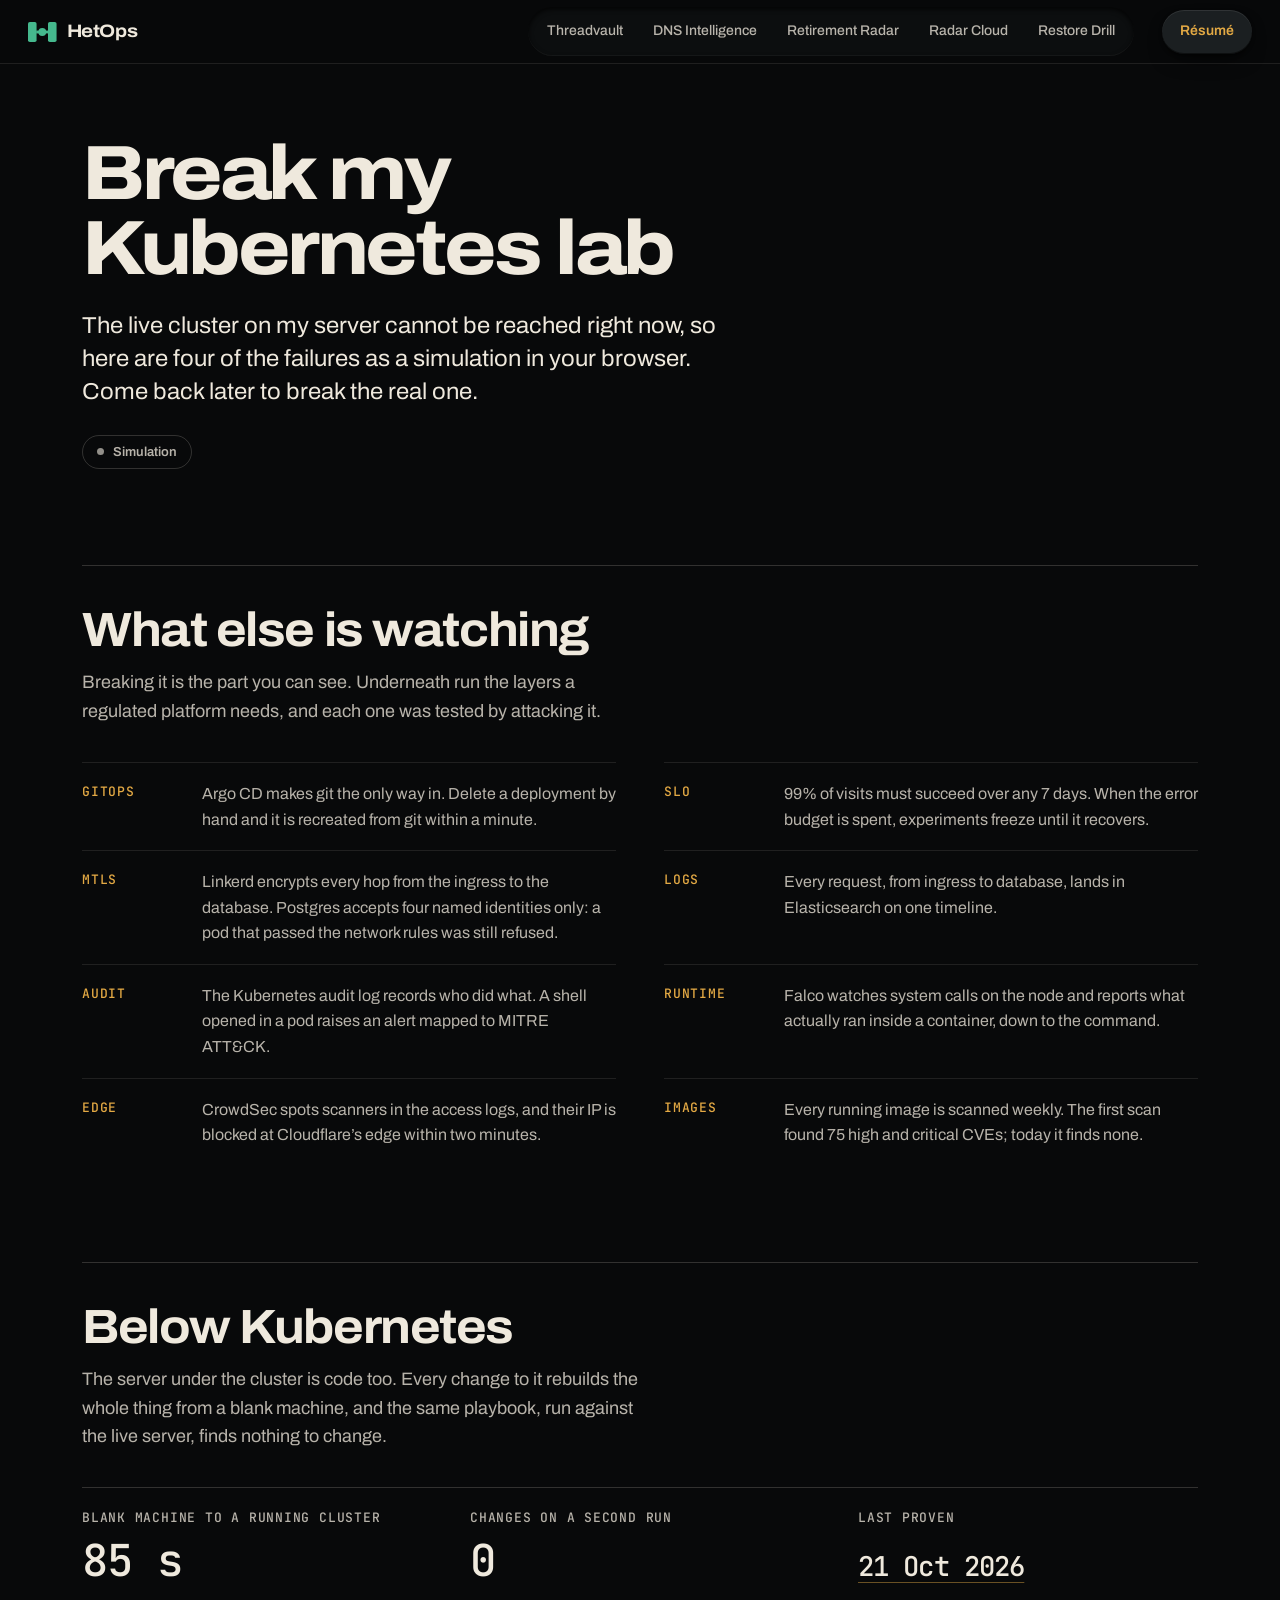
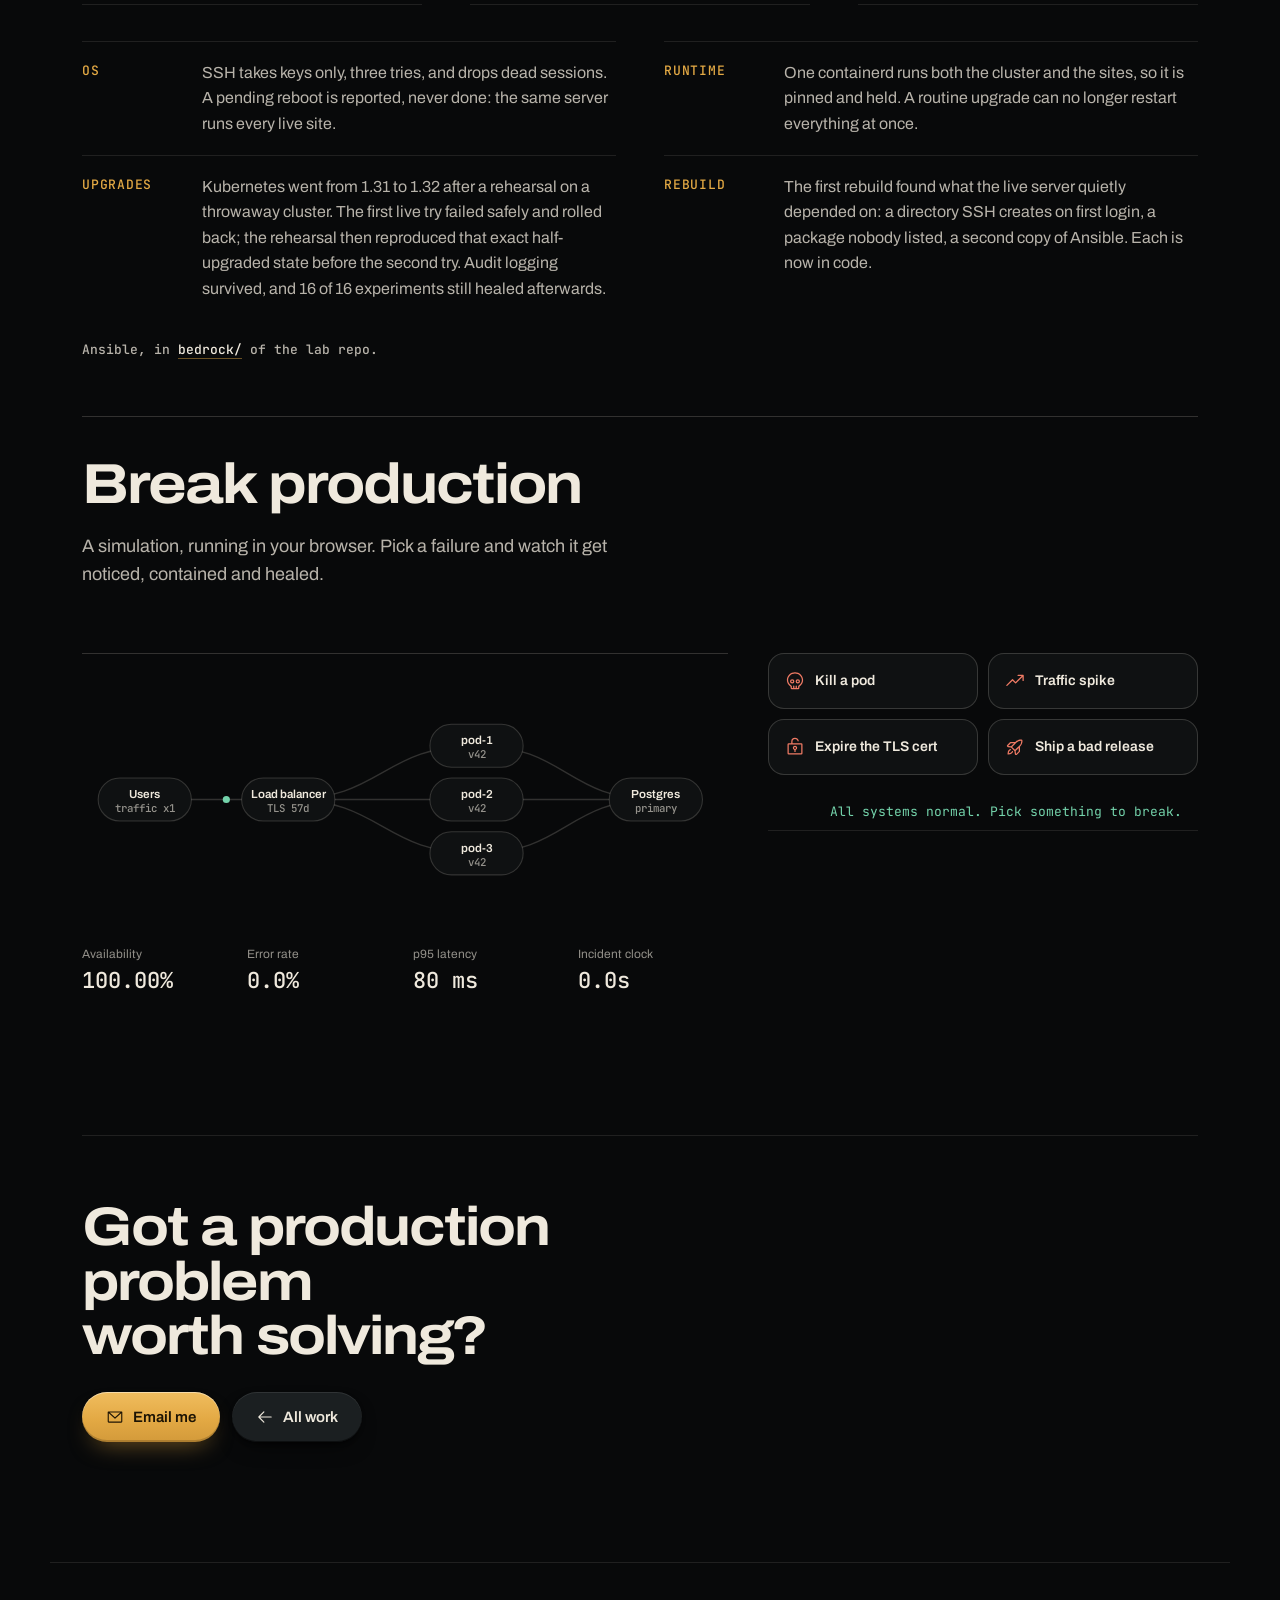
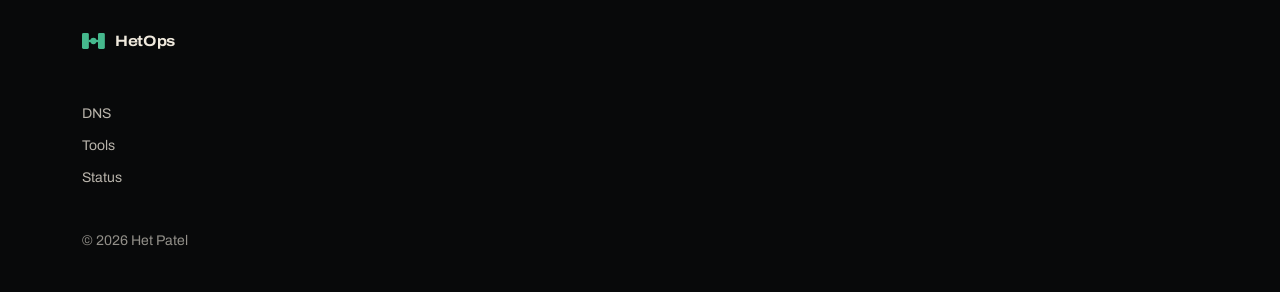
==== lab/index.html @ 5ff79564 "feat: experience rail, contact close, phone dock, tactile controls Experience becomes role plates on" ====
<!doctype html>
<html lang="en">
<head>
  <meta charset="utf-8">
  <meta name="viewport" content="width=device-width, initial-scale=1">
  <title>Break my Kubernetes lab · Het Patel</title>
  <meta name="description" content="A real Kubernetes cluster you can break. Pick a failure and watch Kubernetes and Argo CD heal it, live.">
  <link rel="canonical" href="https://hetops.dev/lab/">
  <meta name="theme-color" content="#08090a">
  <link rel="icon" href="/favicon.ico" sizes="48x48">
  <link rel="icon" href="/favicon.svg" type="image/svg+xml">
  <meta property="og:type" content="website">
  <meta property="og:url" content="https://hetops.dev/lab/">
  <meta property="og:title" content="Break my Kubernetes lab · Het Patel">
  <meta property="og:description" content="A real Kubernetes cluster you can break. Pick a failure and watch Kubernetes and Argo CD heal it, live.">
  <meta property="og:image" content="https://hetops.dev/assets/og/og.png">
  <meta property="og:image:width" content="1200">
  <meta property="og:image:height" content="630">
  <meta name="twitter:image" content="https://hetops.dev/assets/og/og.png">
  <meta name="twitter:card" content="summary_large_image">
  <link rel="preload" href="/assets/fonts/Archivo.woff2" as="font" type="font/woff2" crossorigin>
  <link rel="stylesheet" href="/styles.css">
  <script defer src="https://analytics.hetops.dev/script.js" data-website-id="3b6004b2-abef-471c-a807-fdacd7981321" data-domains="hetops.dev"></script>
</head>
<body class="cs">
  <a class="skip" href="#main">Skip to content</a>
  <header class="nav scrolled">
    <a class="brand" href="/" aria-label="HetOps home"><svg class="brand-mark" aria-hidden="true" viewBox="10 22 80 56"><rect x="10" y="22" width="24" height="56" rx="5"/><rect x="66" y="22" width="24" height="56" rx="5"/><rect x="33" y="46" width="34" height="8"/><circle cx="50" cy="50" r="11"/></svg><span>HetOps</span></a>
    <nav class="nav-links" aria-label="Case studies">
      <a href="/work/threadvault/">Threadvault</a>
      <a href="/work/dns-intelligence/">DNS Intelligence</a>
      <a href="/work/retirement-radar/">Retirement Radar</a>
      <a href="/work/radar-cloud/">Radar Cloud</a>
      <a href="/work/restore-drill/">Restore Drill</a>
    </nav>
    <div class="nav-actions">
      <a class="nav-cv" href="/Het_Patel_Resume.pdf" target="_blank" rel="noopener" data-umami-event="resume-download" data-umami-event-from="lab">Résumé</a>
    </div>
  </header>
  <main id="main" class="lab-main wrap">
    <section class="lab-hero">
      <h1>Break my Kubernetes lab</h1>
      <p class="lab-lede">A real cluster on my server, not a simulation. Pick a failure below and watch Kubernetes and Argo CD put it back. Every request you see is real.</p>
      <p id="lab-mode" class="lab-mode" data-state="wait" aria-live="polite">Connecting…</p>
    </section>

    <section id="lab-live" class="lab-live" hidden aria-label="The live cluster">
      <div class="lab-stage">
        <svg id="lab-scene" class="lab-scene" viewBox="0 0 720 720" role="img" aria-label="Live cluster: the web, api and data tiers as rings, pods as nodes, each visit as a dot moving through them">
          <defs></defs>
          <g class="lab-iris" aria-hidden="true"></g>
          <g class="lab-rings"></g>
          <g class="lab-argo">
            <circle class="lab-argo-ticks" cx="360" cy="360" r="312" aria-hidden="true"/>
            <circle class="lab-arc lab-synced" cx="360" cy="360" r="300"/>
            <path class="lab-callout" d="M576 576 L606 606" aria-hidden="true"/>
            <text class="lab-argo-label" x="612" y="626">Argo CD</text>
          </g>
          <g class="lab-trails" aria-hidden="true"></g>
          <g class="lab-pods"></g>
          <g class="lab-dots" aria-hidden="true"></g>
          <circle class="lab-pupil" cx="360" cy="360" r="46"/>
          <text class="lab-pupil-label" x="360" y="424" text-anchor="middle">ingress</text>
        </svg>
        <p id="lab-stage-clock" class="lab-stage-clock" aria-hidden="true" hidden></p>
        <p id="lab-argo-state" class="lab-argo-state">Argo CD: Synced · Healthy</p>
        <p id="lab-probe-line" class="lab-probe-line">Waiting for the first visits…</p>
      </div>

      <div class="lab-side">
        <div id="lab-clock" class="lab-clock">
          <p id="lab-wait" class="lab-wait" role="status" hidden></p>
          <p class="lab-clock-title">Nothing is broken right now.</p>
          <p id="lab-timer" class="lab-timer" role="timer">0.0 s</p>
          <p class="lab-clock-meta"><span id="lab-target" class="lab-target" hidden>target 30 s</span> <span id="lab-verdict" class="lab-verdict" hidden></span></p>
        </div>

        <div id="lab-budget" class="lab-budget" data-state="none">
          <h2>Error budget <button type="button" class="lab-budget-why" aria-label="What is the error budget?" aria-expanded="false" aria-controls="lab-budget-help" title="What is this?">?</button></h2>
          <p id="lab-budget-help" class="lab-budget-help" hidden>The lab promises that 99% of visits are good over any 7 days. The other 1% is the error budget: about 100 minutes of failed visits a week. Every experiment spends some of it. 1× burn spends it in exactly 7 days. If it runs out, experiments freeze until it recovers.</p>
          <div class="lab-meter" role="meter" aria-label="Error budget left this week" aria-valuemin="0" aria-valuemax="100" aria-valuenow="0"><span class="lab-meter-fill"></span></div>
          <p class="lab-budget-label">Budget unavailable right now</p>
          <p class="lab-budget-sli"></p>
          <p class="lab-budget-burn"></p>
        </div>

        <div id="lab-actions" class="lab-actions">
          <h2>Break something</h2>
          <div class="lab-groups"></div>
          <div id="lab-check" class="lab-check" data-sitekey="0x4AAAAAAFRUJZqfaS7BIKfL"></div>
          <p id="lab-say" class="lab-say" aria-live="polite"></p>
        </div>

        <div id="lab-story" class="lab-story">
          <h2>What just happened</h2>
          <p class="lab-explain">Pick a failure. This is where you will read what the cluster did about it.</p>
          <details class="lab-kubectl" hidden>
            <summary>The kubectl an engineer would run</summary>
            <code></code>
          </details>
          <ol id="lab-feed" class="lab-feed" aria-live="polite" aria-label="Cluster events, newest first"></ol>
        </div>

        <div id="lab-timeline" class="lab-timeline">
          <h2>What changed</h2>
          <p class="lab-explain">Every change and alert in the lab over the last 2 hours, from the <a href="https://github.com/Het101/hetops-k8s-lab/blob/main/docs/superpowers/specs/2026-10-20-change-timeline-design.md" target="_blank" rel="noopener">Change Timeline</a>.</p>
          <div class="lab-tl-filters" role="group" aria-label="Show">
            <button type="button" data-filter="all" aria-pressed="true">All</button>
            <button type="button" data-filter="changes" aria-pressed="false">Changes</button>
            <button type="button" data-filter="alerts" aria-pressed="false">Alerts</button>
          </div>
          <div class="lab-tl-pin" role="status" hidden>
            <p><b>Alert firing:</b> <span class="lab-tl-pin-text"></span></p>
            <p class="lab-tl-pin-k">Changes just before this alert (a ranking, not a diagnosis)</p>
            <ol class="lab-tl-causes"></ol>
            <p class="lab-tl-nocause" hidden>No changes in the 30 minutes before it.</p>
          </div>
          <ol class="lab-tl-list" aria-label="Changes, newest first"></ol>
          <p class="lab-tl-note">Loading…</p>
        </div>

        <div id="lab-incidents" class="lab-incidents">
          <h2>Recent experiments</h2>
          <ol class="lab-log"></ol>
          <p class="lab-empty">None yet. Yours could be the first.</p>
        </div>
      </div>
    </section>

    <section class="lab-watch" aria-labelledby="lab-watch-h">
      <h2 id="lab-watch-h">What else is watching</h2>
      <p class="lab-watch-sub">Breaking it is the part you can see. Underneath run the layers a regulated platform needs, and each one was tested by attacking it.</p>
      <ul class="lab-watch-list">
        <li><span class="lab-watch-k">GitOps</span><p>Argo CD makes git the only way in. Delete a deployment by hand and it is recreated from git within a minute.</p></li>
        <li><span class="lab-watch-k">SLO</span><p>99% of visits must succeed over any 7 days. When the error budget is spent, experiments freeze until it recovers.</p></li>
        <li><span class="lab-watch-k">mTLS</span><p>Linkerd encrypts every hop from the ingress to the database. Postgres accepts four named identities only: a pod that passed the network rules was still refused.</p></li>
        <li><span class="lab-watch-k">Logs</span><p>Every request, from ingress to database, lands in Elasticsearch on one timeline.</p></li>
        <li><span class="lab-watch-k">Audit</span><p>The Kubernetes audit log records who did what. A shell opened in a pod raises an alert mapped to MITRE ATT&amp;CK.</p></li>
        <li><span class="lab-watch-k">Runtime</span><p>Falco watches system calls on the node and reports what actually ran inside a container, down to the command.</p></li>
        <li><span class="lab-watch-k">Edge</span><p>CrowdSec spots scanners in the access logs, and their IP is blocked at Cloudflare&rsquo;s edge within two minutes.</p></li>
        <li><span class="lab-watch-k">Images</span><p>Every running image is scanned weekly. The first scan found 75 high and critical CVEs; today it finds none.</p></li>
      </ul>
    </section>

    <!-- Below Kubernetes: Bedrock, the server itself as Ansible. Figures come from the rebuild job on GitHub. -->
    <section class="lab-watch lab-bedrock" aria-labelledby="lab-bedrock-h">
      <h2 id="lab-bedrock-h">Below Kubernetes</h2>
      <p class="lab-watch-sub">The server under the cluster is code too. Every change to it rebuilds the whole thing from a blank machine, and the same playbook, run against the live server, finds nothing to change.</p>
      <dl id="lab-bedrock-proof" class="lab-bedrock-proof">
        <div><dt>Blank machine to a running cluster</dt><dd id="lab-bedrock-secs">85 s</dd></div>
        <div><dt>Changes on a second run</dt><dd id="lab-bedrock-again">0</dd></div>
        <div><dt>Last proven</dt><dd><a id="lab-bedrock-run" href="https://github.com/Het101/hetops-k8s-lab/actions/workflows/bedrock.yml" target="_blank" rel="noopener">21 Oct 2026</a></dd></div>
      </dl>
      <ul class="lab-watch-list">
        <li><span class="lab-watch-k">OS</span><p>SSH takes keys only, three tries, and drops dead sessions. A pending reboot is reported, never done: the same server runs every live site.</p></li>
        <li><span class="lab-watch-k">Runtime</span><p>One containerd runs both the cluster and the sites, so it is pinned and held. A routine upgrade can no longer restart everything at once.</p></li>
        <li><span class="lab-watch-k">Upgrades</span><p>Kubernetes went from 1.31 to 1.32 after a rehearsal on a throwaway cluster. The first live try failed safely and rolled back; the rehearsal then reproduced that exact half-upgraded state before the second try. Audit logging survived, and 16 of 16 experiments still healed afterwards.</p></li>
        <li><span class="lab-watch-k">Rebuild</span><p>The first rebuild found what the live server quietly depended on: a directory SSH creates on first login, a package nobody listed, a second copy of Ansible. Each is now in code.</p></li>
      </ul>
      <p class="lab-bedrock-src">Ansible, in <a href="https://github.com/Het101/hetops-k8s-lab/tree/main/bedrock" target="_blank" rel="noopener">bedrock/</a> of the lab repo.</p>
    </section>

    <section id="lab-sim" class="lab-sim" hidden>
    <!-- Break production: a simulation visitors can break and watch heal -->
    <section class="chaos wrap" id="chaos" data-section="chaos" aria-labelledby="chaos-h">
      <header class="head">
        <h2 id="chaos-h">Break production</h2>
        <p class="sub">A simulation, running in your browser. Pick a failure and watch it get noticed, contained and healed.</p>
      </header>
      <div class="chaos-grid">
        <div class="chaos-board">
          <svg viewBox="0 50 720 280" role="img" aria-label="Simulated system: users, load balancer, pods and database, with requests flowing"></svg>
          <dl class="chaos-metrics">
            <div><dt>Availability</dt><dd data-m="avail">100.00%</dd></div>
            <div><dt>Error rate</dt><dd data-m="err">0.0%</dd></div>
            <div><dt>p95 latency</dt><dd data-m="lat">80 ms</dd></div>
            <div><dt>Incident clock</dt><dd data-m="mttr">0.0s</dd></div>
          </dl>
        </div>
        <div class="chaos-side">
          <div class="chaos-btns">
            <button class="chaos-btn" type="button" data-break="pod"><i class="ph ph-skull" aria-hidden="true"></i>Kill a pod</button>
            <button class="chaos-btn" type="button" data-break="spike"><i class="ph ph-trend-up" aria-hidden="true"></i>Traffic spike</button>
            <button class="chaos-btn" type="button" data-break="cert"><i class="ph ph-lock-key-open" aria-hidden="true"></i>Expire the TLS cert</button>
            <button class="chaos-btn" type="button" data-break="release"><i class="ph ph-rocket-launch" aria-hidden="true"></i>Ship a bad release</button>
          </div>
          <ol class="chaos-log" aria-live="polite" aria-label="Incident log"></ol>
        </div>
      </div>
    </section>
    </section>

    <section class="cs-next">
      <h2>Got a production problem worth solving?</h2>
      <div class="ctas">
        <a class="btn btn-gold" href="mailto:patel.x.het@gmail.com" data-umami-event="email-click" data-umami-event-from="lab"><i class="ph ph-envelope-simple" aria-hidden="true"></i>Email me</a>
        <a class="btn btn-line" href="/#work"><i class="ph ph-arrow-left" aria-hidden="true"></i>All work</a>
      </div>
    </section>
  </main>
  <footer class="footer wrap">
    <span class="brand"><svg class="brand-mark" aria-hidden="true" viewBox="10 22 80 56"><rect x="10" y="22" width="24" height="56" rx="5"/><rect x="66" y="22" width="24" height="56" rx="5"/><rect x="33" y="46" width="34" height="8"/><circle cx="50" cy="50" r="11"/></svg><span>HetOps</span></span>
    <nav aria-label="HetOps tools"><a href="https://dns.hetops.dev">DNS</a><a href="https://tools.hetops.dev">Tools</a><a href="https://status.hetops.dev">Status</a></nav>
    <span class="copyright">© 2026 Het Patel</span>
  </footer>
  <script src="/chaos.js" defer></script>
  <script type="module" src="/lab/lab.js"></script>
  <!-- Phones: the four places a visitor goes, within thumb reach on every page -->
  <nav class="dock" aria-label="Quick links">
    <a href="/#work">Work</a>
    <a href="/lab/" aria-current="page">Lab</a>
    <a href="/live/">Live</a>
    <a class="dock-mail" href="mailto:patel.x.het@gmail.com" data-umami-event="email-click" data-umami-event-from="dock">Email</a>
  </nav>
</body>
</html>
---- styles.css ----
/* Self-hosted fonts (latin subset, from Google Fonts; both under the SIL Open Font License). */
@font-face { font-family: 'Archivo'; font-style: normal; font-weight: 300 900; font-stretch: 62% 125%; font-display: swap; src: url('/assets/fonts/Archivo.woff2') format('woff2'); unicode-range: U+0000-00FF, U+0131, U+0152-0153, U+02BB-02BC, U+02C6, U+02DA, U+02DC, U+0304, U+0308, U+0329, U+2000-206F, U+20AC, U+2122, U+2190-2199, U+2212, U+2215, U+FEFF, U+FFFD; }
@font-face { font-family: 'JetBrains Mono'; font-style: normal; font-weight: 400 500; font-display: swap; src: url('/assets/fonts/JetBrainsMono.woff2') format('woff2'); unicode-range: U+0000-00FF, U+0131, U+0152-0153, U+02BB-02BC, U+02C6, U+02DA, U+02DC, U+0304, U+0308, U+0329, U+2000-206F, U+20AC, U+2122, U+2190-2199, U+2212, U+2215, U+FEFF, U+FFFD; }

/* Phosphor Icons (MIT, @phosphor-icons/core 2.1.1, regular): only the icons this site uses,
   drawn as masks so they take the text colour. Generated; add an icon by adding its SVG here. */
.ph { display: inline-block; width: 1em; height: 1em; flex: none; vertical-align: -0.125em; background: currentColor;
  -webkit-mask: var(--ph) center / contain no-repeat; mask: var(--ph) center / contain no-repeat; }
.ph-arrow-left { --ph: url("data:image/svg+xml,%3Csvg xmlns=%22http://www.w3.org/2000/svg%22 viewBox=%220 0 256 256%22 fill=%22currentColor%22%3E%3Cpath d=%22M224,128a8,8,0,0,1-8,8H59.31l58.35,58.34a8,8,0,0,1-11.32,11.32l-72-72a8,8,0,0,1,0-11.32l72-72a8,8,0,0,1,11.32,11.32L59.31,120H216A8,8,0,0,1,224,128Z%22/%3E%3C/svg%3E"); }
.ph-arrow-right { --ph: url("data:image/svg+xml,%3Csvg xmlns=%22http://www.w3.org/2000/svg%22 viewBox=%220 0 256 256%22 fill=%22currentColor%22%3E%3Cpath d=%22M221.66,133.66l-72,72a8,8,0,0,1-11.32-11.32L196.69,136H40a8,8,0,0,1,0-16H196.69L138.34,61.66a8,8,0,0,1,11.32-11.32l72,72A8,8,0,0,1,221.66,133.66Z%22/%3E%3C/svg%3E"); }
.ph-arrow-up-right { --ph: url("data:image/svg+xml,%3Csvg xmlns=%22http://www.w3.org/2000/svg%22 viewBox=%220 0 256 256%22 fill=%22currentColor%22%3E%3Cpath d=%22M200,64V168a8,8,0,0,1-16,0V83.31L69.66,197.66a8,8,0,0,1-11.32-11.32L172.69,72H88a8,8,0,0,1,0-16H192A8,8,0,0,1,200,64Z%22/%3E%3C/svg%3E"); }
.ph-check { --ph: url("data:image/svg+xml,%3Csvg xmlns=%22http://www.w3.org/2000/svg%22 viewBox=%220 0 256 256%22 fill=%22currentColor%22%3E%3Cpath d=%22M229.66,77.66l-128,128a8,8,0,0,1-11.32,0l-56-56a8,8,0,0,1,11.32-11.32L96,188.69,218.34,66.34a8,8,0,0,1,11.32,11.32Z%22/%3E%3C/svg%3E"); }
.ph-circle-notch { --ph: url("data:image/svg+xml,%3Csvg xmlns=%22http://www.w3.org/2000/svg%22 viewBox=%220 0 256 256%22 fill=%22currentColor%22%3E%3Cpath d=%22M232,128a104,104,0,0,1-208,0c0-41,23.81-78.36,60.66-95.27a8,8,0,0,1,6.68,14.54C60.15,61.59,40,93.27,40,128a88,88,0,0,0,176,0c0-34.73-20.15-66.41-51.34-80.73a8,8,0,0,1,6.68-14.54C208.19,49.64,232,87,232,128Z%22/%3E%3C/svg%3E"); }
.ph-copy { --ph: url("data:image/svg+xml,%3Csvg xmlns=%22http://www.w3.org/2000/svg%22 viewBox=%220 0 256 256%22 fill=%22currentColor%22%3E%3Cpath d=%22M216,32H88a8,8,0,0,0-8,8V80H40a8,8,0,0,0-8,8V216a8,8,0,0,0,8,8H168a8,8,0,0,0,8-8V176h40a8,8,0,0,0,8-8V40A8,8,0,0,0,216,32ZM160,208H48V96H160Zm48-48H176V88a8,8,0,0,0-8-8H96V48H208Z%22/%3E%3C/svg%3E"); }
.ph-envelope-simple { --ph: url("data:image/svg+xml,%3Csvg xmlns=%22http://www.w3.org/2000/svg%22 viewBox=%220 0 256 256%22 fill=%22currentColor%22%3E%3Cpath d=%22M224,48H32a8,8,0,0,0-8,8V192a16,16,0,0,0,16,16H216a16,16,0,0,0,16-16V56A8,8,0,0,0,224,48ZM203.43,64,128,133.15,52.57,64ZM216,192H40V74.19l82.59,75.71a8,8,0,0,0,10.82,0L216,74.19V192Z%22/%3E%3C/svg%3E"); }
.ph-eye { --ph: url("data:image/svg+xml,%3Csvg xmlns=%22http://www.w3.org/2000/svg%22 viewBox=%220 0 256 256%22 fill=%22currentColor%22%3E%3Cpath d=%22M247.31,124.76c-.35-.79-8.82-19.58-27.65-38.41C194.57,61.26,162.88,48,128,48S61.43,61.26,36.34,86.35C17.51,105.18,9,124,8.69,124.76a8,8,0,0,0,0,6.5c.35.79,8.82,19.57,27.65,38.4C61.43,194.74,93.12,208,128,208s66.57-13.26,91.66-38.34c18.83-18.83,27.3-37.61,27.65-38.4A8,8,0,0,0,247.31,124.76ZM128,192c-30.78,0-57.67-11.19-79.93-33.25A133.47,133.47,0,0,1,25,128,133.33,133.33,0,0,1,48.07,97.25C70.33,75.19,97.22,64,128,64s57.67,11.19,79.93,33.25A133.46,133.46,0,0,1,231.05,128C223.84,141.46,192.43,192,128,192Zm0-112a48,48,0,1,0,48,48A48.05,48.05,0,0,0,128,80Zm0,80a32,32,0,1,1,32-32A32,32,0,0,1,128,160Z%22/%3E%3C/svg%3E"); }
.ph-file-pdf { --ph: url("data:image/svg+xml,%3Csvg xmlns=%22http://www.w3.org/2000/svg%22 viewBox=%220 0 256 256%22 fill=%22currentColor%22%3E%3Cpath d=%22M224,152a8,8,0,0,1-8,8H192v16h16a8,8,0,0,1,0,16H192v16a8,8,0,0,1-16,0V152a8,8,0,0,1,8-8h32A8,8,0,0,1,224,152ZM92,172a28,28,0,0,1-28,28H56v8a8,8,0,0,1-16,0V152a8,8,0,0,1,8-8H64A28,28,0,0,1,92,172Zm-16,0a12,12,0,0,0-12-12H56v24h8A12,12,0,0,0,76,172Zm88,8a36,36,0,0,1-36,36H112a8,8,0,0,1-8-8V152a8,8,0,0,1,8-8h16A36,36,0,0,1,164,180Zm-16,0a20,20,0,0,0-20-20h-8v40h8A20,20,0,0,0,148,180ZM40,112V40A16,16,0,0,1,56,24h96a8,8,0,0,1,5.66,2.34l56,56A8,8,0,0,1,216,88v24a8,8,0,0,1-16,0V96H152a8,8,0,0,1-8-8V40H56v72a8,8,0,0,1-16,0ZM160,80h28.69L160,51.31Z%22/%3E%3C/svg%3E"); }
.ph-file-text { --ph: url("data:image/svg+xml,%3Csvg xmlns=%22http://www.w3.org/2000/svg%22 viewBox=%220 0 256 256%22 fill=%22currentColor%22%3E%3Cpath d=%22M213.66,82.34l-56-56A8,8,0,0,0,152,24H56A16,16,0,0,0,40,40V216a16,16,0,0,0,16,16H200a16,16,0,0,0,16-16V88A8,8,0,0,0,213.66,82.34ZM160,51.31,188.69,80H160ZM200,216H56V40h88V88a8,8,0,0,0,8,8h48V216Zm-32-80a8,8,0,0,1-8,8H96a8,8,0,0,1,0-16h64A8,8,0,0,1,168,136Zm0,32a8,8,0,0,1-8,8H96a8,8,0,0,1,0-16h64A8,8,0,0,1,168,168Z%22/%3E%3C/svg%3E"); }
.ph-globe-hemisphere-west { --ph: url("data:image/svg+xml,%3Csvg xmlns=%22http://www.w3.org/2000/svg%22 viewBox=%220 0 256 256%22 fill=%22currentColor%22%3E%3Cpath d=%22M128,24A104,104,0,1,0,232,128,104.11,104.11,0,0,0,128,24Zm88,104a87.62,87.62,0,0,1-6.4,32.94l-44.7-27.49a15.92,15.92,0,0,0-6.24-2.23l-22.82-3.08a16.11,16.11,0,0,0-16,7.86h-8.72l-3.8-7.86a15.91,15.91,0,0,0-11-8.67l-8-1.73L96.14,104h16.71a16.06,16.06,0,0,0,7.73-2l12.25-6.76a16.62,16.62,0,0,0,3-2.14l26.91-24.34A15.93,15.93,0,0,0,166,49.1l-.36-.65A88.11,88.11,0,0,1,216,128ZM143.31,41.34,152,56.9,125.09,81.24,112.85,88H96.14a16,16,0,0,0-13.88,8l-8.73,15.23L63.38,84.19,74.32,58.32a87.87,87.87,0,0,1,69-17ZM40,128a87.53,87.53,0,0,1,8.54-37.8l11.34,30.27a16,16,0,0,0,11.62,10l21.43,4.61L96.74,143a16.09,16.09,0,0,0,14.4,9h1.48l-7.23,16.23a16,16,0,0,0,2.86,17.37l.14.14L128,205.94l-1.94,10A88.11,88.11,0,0,1,40,128Zm102.58,86.78,1.13-5.81a16.09,16.09,0,0,0-4-13.9,1.85,1.85,0,0,1-.14-.14L120,174.74,133.7,144l22.82,3.08,45.72,28.12A88.18,88.18,0,0,1,142.58,214.78Z%22/%3E%3C/svg%3E"); }
.ph-house { --ph: url("data:image/svg+xml,%3Csvg xmlns=%22http://www.w3.org/2000/svg%22 viewBox=%220 0 256 256%22 fill=%22currentColor%22%3E%3Cpath d=%22M219.31,108.68l-80-80a16,16,0,0,0-22.62,0l-80,80A15.87,15.87,0,0,0,32,120v96a8,8,0,0,0,8,8h64a8,8,0,0,0,8-8V160h32v56a8,8,0,0,0,8,8h64a8,8,0,0,0,8-8V120A15.87,15.87,0,0,0,219.31,108.68ZM208,208H160V152a8,8,0,0,0-8-8H104a8,8,0,0,0-8,8v56H48V120l80-80,80,80Z%22/%3E%3C/svg%3E"); }
.ph-linkedin-logo { --ph: url("data:image/svg+xml,%3Csvg xmlns=%22http://www.w3.org/2000/svg%22 viewBox=%220 0 256 256%22 fill=%22currentColor%22%3E%3Cpath d=%22M216,24H40A16,16,0,0,0,24,40V216a16,16,0,0,0,16,16H216a16,16,0,0,0,16-16V40A16,16,0,0,0,216,24Zm0,192H40V40H216V216ZM96,112v64a8,8,0,0,1-16,0V112a8,8,0,0,1,16,0Zm88,28v36a8,8,0,0,1-16,0V140a20,20,0,0,0-40,0v36a8,8,0,0,1-16,0V112a8,8,0,0,1,15.79-1.78A36,36,0,0,1,184,140ZM100,84A12,12,0,1,1,88,72,12,12,0,0,1,100,84Z%22/%3E%3C/svg%3E"); }
.ph-list { --ph: url("data:image/svg+xml,%3Csvg xmlns=%22http://www.w3.org/2000/svg%22 viewBox=%220 0 256 256%22 fill=%22currentColor%22%3E%3Cpath d=%22M224,128a8,8,0,0,1-8,8H40a8,8,0,0,1,0-16H216A8,8,0,0,1,224,128ZM40,72H216a8,8,0,0,0,0-16H40a8,8,0,0,0,0,16ZM216,184H40a8,8,0,0,0,0,16H216a8,8,0,0,0,0-16Z%22/%3E%3C/svg%3E"); }
.ph-lock-key-open { --ph: url("data:image/svg+xml,%3Csvg xmlns=%22http://www.w3.org/2000/svg%22 viewBox=%220 0 256 256%22 fill=%22currentColor%22%3E%3Cpath d=%22M208,80H96V56a32,32,0,0,1,32-32c15.37,0,29.2,11,32.16,25.59a8,8,0,0,0,15.68-3.18C171.32,24.15,151.2,8,128,8A48.05,48.05,0,0,0,80,56V80H48A16,16,0,0,0,32,96V208a16,16,0,0,0,16,16H208a16,16,0,0,0,16-16V96A16,16,0,0,0,208,80Zm0,128H48V96H208V208Zm-80-96a28,28,0,0,0-8,54.83V184a8,8,0,0,0,16,0V166.83A28,28,0,0,0,128,112Zm0,40a12,12,0,1,1,12-12A12,12,0,0,1,128,152Z%22/%3E%3C/svg%3E"); }
.ph-magnifying-glass { --ph: url("data:image/svg+xml,%3Csvg xmlns=%22http://www.w3.org/2000/svg%22 viewBox=%220 0 256 256%22 fill=%22currentColor%22%3E%3Cpath d=%22M229.66,218.34l-50.07-50.06a88.11,88.11,0,1,0-11.31,11.31l50.06,50.07a8,8,0,0,0,11.32-11.32ZM40,112a72,72,0,1,1,72,72A72.08,72.08,0,0,1,40,112Z%22/%3E%3C/svg%3E"); }
.ph-magnifying-glass-plus { --ph: url("data:image/svg+xml,%3Csvg xmlns=%22http://www.w3.org/2000/svg%22 viewBox=%220 0 256 256%22 fill=%22currentColor%22%3E%3Cpath d=%22M152,112a8,8,0,0,1-8,8H120v24a8,8,0,0,1-16,0V120H80a8,8,0,0,1,0-16h24V80a8,8,0,0,1,16,0v24h24A8,8,0,0,1,152,112Zm77.66,117.66a8,8,0,0,1-11.32,0l-50.06-50.07a88.11,88.11,0,1,1,11.31-11.31l50.07,50.06A8,8,0,0,1,229.66,229.66ZM112,184a72,72,0,1,0-72-72A72.08,72.08,0,0,0,112,184Z%22/%3E%3C/svg%3E"); }
.ph-pen-nib { --ph: url("data:image/svg+xml,%3Csvg xmlns=%22http://www.w3.org/2000/svg%22 viewBox=%220 0 256 256%22 fill=%22currentColor%22%3E%3Cpath d=%22M248,92.68a15.86,15.86,0,0,0-4.69-11.31L174.63,12.68a16,16,0,0,0-22.63,0L123.57,41.11l-58,21.77A16.06,16.06,0,0,0,55.35,75.23L32.11,214.68A8,8,0,0,0,40,224a8.4,8.4,0,0,0,1.32-.11l139.44-23.24a16,16,0,0,0,12.35-10.17l21.77-58L243.31,104A15.87,15.87,0,0,0,248,92.68Zm-69.87,92.19L63.32,204l47.37-47.37a28,28,0,1,0-11.32-11.32L52,192.7,71.13,77.86,126,57.29,198.7,130ZM112,132a12,12,0,1,1,12,12A12,12,0,0,1,112,132Zm96-15.32L139.31,48l24-24L232,92.68Z%22/%3E%3C/svg%3E"); }
.ph-rocket-launch { --ph: url("data:image/svg+xml,%3Csvg xmlns=%22http://www.w3.org/2000/svg%22 viewBox=%220 0 256 256%22 fill=%22currentColor%22%3E%3Cpath d=%22M223.85,47.12a16,16,0,0,0-15-15c-12.58-.75-44.73.4-71.41,27.07L132.69,64H74.36A15.91,15.91,0,0,0,63,68.68L28.7,103a16,16,0,0,0,9.07,27.16l38.47,5.37,44.21,44.21,5.37,38.49a15.94,15.94,0,0,0,10.78,12.92,16.11,16.11,0,0,0,5.1.83A15.91,15.91,0,0,0,153,227.3L187.32,193A15.91,15.91,0,0,0,192,181.64V123.31l4.77-4.77C223.45,91.86,224.6,59.71,223.85,47.12ZM74.36,80h42.33L77.16,119.52,40,114.34Zm74.41-9.45a76.65,76.65,0,0,1,59.11-22.47,76.46,76.46,0,0,1-22.42,59.16L128,164.68,91.32,128ZM176,181.64,141.67,216l-5.19-37.17L176,139.31Zm-74.16,9.5C97.34,201,82.29,224,40,224a8,8,0,0,1-8-8c0-42.29,23-57.34,32.86-61.85a8,8,0,0,1,6.64,14.56c-6.43,2.93-20.62,12.36-23.12,38.91,26.55-2.5,36-16.69,38.91-23.12a8,8,0,1,1,14.56,6.64Z%22/%3E%3C/svg%3E"); }
.ph-seal-check { --ph: url("data:image/svg+xml,%3Csvg xmlns=%22http://www.w3.org/2000/svg%22 viewBox=%220 0 256 256%22 fill=%22currentColor%22%3E%3Cpath d=%22M225.86,102.82c-3.77-3.94-7.67-8-9.14-11.57-1.36-3.27-1.44-8.69-1.52-13.94-.15-9.76-.31-20.82-8-28.51s-18.75-7.85-28.51-8c-5.25-.08-10.67-.16-13.94-1.52-3.56-1.47-7.63-5.37-11.57-9.14C146.28,23.51,138.44,16,128,16s-18.27,7.51-25.18,14.14c-3.94,3.77-8,7.67-11.57,9.14C88,40.64,82.56,40.72,77.31,40.8c-9.76.15-20.82.31-28.51,8S41,67.55,40.8,77.31c-.08,5.25-.16,10.67-1.52,13.94-1.47,3.56-5.37,7.63-9.14,11.57C23.51,109.72,16,117.56,16,128s7.51,18.27,14.14,25.18c3.77,3.94,7.67,8,9.14,11.57,1.36,3.27,1.44,8.69,1.52,13.94.15,9.76.31,20.82,8,28.51s18.75,7.85,28.51,8c5.25.08,10.67.16,13.94,1.52,3.56,1.47,7.63,5.37,11.57,9.14C109.72,232.49,117.56,240,128,240s18.27-7.51,25.18-14.14c3.94-3.77,8-7.67,11.57-9.14,3.27-1.36,8.69-1.44,13.94-1.52,9.76-.15,20.82-.31,28.51-8s7.85-18.75,8-28.51c.08-5.25.16-10.67,1.52-13.94,1.47-3.56,5.37-7.63,9.14-11.57C232.49,146.28,240,138.44,240,128S232.49,109.73,225.86,102.82Zm-11.55,39.29c-4.79,5-9.75,10.17-12.38,16.52-2.52,6.1-2.63,13.07-2.73,19.82-.1,7-.21,14.33-3.32,17.43s-10.39,3.22-17.43,3.32c-6.75.1-13.72.21-19.82,2.73-6.35,2.63-11.52,7.59-16.52,12.38S132,224,128,224s-9.15-4.92-14.11-9.69-10.17-9.75-16.52-12.38c-6.1-2.52-13.07-2.63-19.82-2.73-7-.1-14.33-.21-17.43-3.32s-3.22-10.39-3.32-17.43c-.1-6.75-.21-13.72-2.73-19.82-2.63-6.35-7.59-11.52-12.38-16.52S32,132,32,128s4.92-9.15,9.69-14.11,9.75-10.17,12.38-16.52c2.52-6.1,2.63-13.07,2.73-19.82.1-7,.21-14.33,3.32-17.43S70.51,56.9,77.55,56.8c6.75-.1,13.72-.21,19.82-2.73,6.35-2.63,11.52-7.59,16.52-12.38S124,32,128,32s9.15,4.92,14.11,9.69,10.17,9.75,16.52,12.38c6.1,2.52,13.07,2.63,19.82,2.73,7,.1,14.33.21,17.43,3.32s3.22,10.39,3.32,17.43c.1,6.75.21,13.72,2.73,19.82,2.63,6.35,7.59,11.52,12.38,16.52S224,124,224,128,219.08,137.15,214.31,142.11ZM173.66,98.34a8,8,0,0,1,0,11.32l-56,56a8,8,0,0,1-11.32,0l-24-24a8,8,0,0,1,11.32-11.32L112,148.69l50.34-50.35A8,8,0,0,1,173.66,98.34Z%22/%3E%3C/svg%3E"); }
.ph-skull { --ph: url("data:image/svg+xml,%3Csvg xmlns=%22http://www.w3.org/2000/svg%22 viewBox=%220 0 256 256%22 fill=%22currentColor%22%3E%3Cpath d=%22M92,104a28,28,0,1,0,28,28A28,28,0,0,0,92,104Zm0,40a12,12,0,1,1,12-12A12,12,0,0,1,92,144Zm72-40a28,28,0,1,0,28,28A28,28,0,0,0,164,104Zm0,40a12,12,0,1,1,12-12A12,12,0,0,1,164,144ZM128,16C70.65,16,24,60.86,24,116c0,34.1,18.27,66,48,84.28V216a16,16,0,0,0,16,16h80a16,16,0,0,0,16-16V200.28C213.73,182,232,150.1,232,116,232,60.86,185.35,16,128,16Zm44.12,172.69a8,8,0,0,0-4.12,7V216H152V192a8,8,0,0,0-16,0v24H120V192a8,8,0,0,0-16,0v24H88V195.69a8,8,0,0,0-4.12-7C56.81,173.69,40,145.84,40,116c0-46.32,39.48-84,88-84s88,37.68,88,84C216,145.83,199.19,173.69,172.12,188.69Z%22/%3E%3C/svg%3E"); }
.ph-terminal-window { --ph: url("data:image/svg+xml,%3Csvg xmlns=%22http://www.w3.org/2000/svg%22 viewBox=%220 0 256 256%22 fill=%22currentColor%22%3E%3Cpath d=%22M128,128a8,8,0,0,1-3,6.25l-40,32a8,8,0,1,1-10-12.5L107.19,128,75,102.25a8,8,0,1,1,10-12.5l40,32A8,8,0,0,1,128,128Zm48,24H136a8,8,0,0,0,0,16h40a8,8,0,0,0,0-16Zm56-96V200a16,16,0,0,1-16,16H40a16,16,0,0,1-16-16V56A16,16,0,0,1,40,40H216A16,16,0,0,1,232,56ZM216,200V56H40V200H216Z%22/%3E%3C/svg%3E"); }
.ph-trend-up { --ph: url("data:image/svg+xml,%3Csvg xmlns=%22http://www.w3.org/2000/svg%22 viewBox=%220 0 256 256%22 fill=%22currentColor%22%3E%3Cpath d=%22M240,56v64a8,8,0,0,1-16,0V75.31l-82.34,82.35a8,8,0,0,1-11.32,0L96,123.31,29.66,189.66a8,8,0,0,1-11.32-11.32l72-72a8,8,0,0,1,11.32,0L136,140.69,212.69,64H168a8,8,0,0,1,0-16h64A8,8,0,0,1,240,56Z%22/%3E%3C/svg%3E"); }
.ph-truck { --ph: url("data:image/svg+xml,%3Csvg xmlns=%22http://www.w3.org/2000/svg%22 viewBox=%220 0 256 256%22 fill=%22currentColor%22%3E%3Cpath d=%22M255.42,117l-14-35A15.93,15.93,0,0,0,226.58,72H192V64a8,8,0,0,0-8-8H32A16,16,0,0,0,16,72V184a16,16,0,0,0,16,16H49a32,32,0,0,0,62,0h50a32,32,0,0,0,62,0h17a16,16,0,0,0,16-16V120A7.94,7.94,0,0,0,255.42,117ZM192,88h34.58l9.6,24H192ZM32,72H176v64H32ZM80,208a16,16,0,1,1,16-16A16,16,0,0,1,80,208Zm81-24H111a32,32,0,0,0-62,0H32V152H176v12.31A32.11,32.11,0,0,0,161,184Zm31,24a16,16,0,1,1,16-16A16,16,0,0,1,192,208Zm48-24H223a32.06,32.06,0,0,0-31-24V128h48Z%22/%3E%3C/svg%3E"); }
.ph-warning { --ph: url("data:image/svg+xml,%3Csvg xmlns=%22http://www.w3.org/2000/svg%22 viewBox=%220 0 256 256%22 fill=%22currentColor%22%3E%3Cpath d=%22M236.8,188.09,149.35,36.22h0a24.76,24.76,0,0,0-42.7,0L19.2,188.09a23.51,23.51,0,0,0,0,23.72A24.35,24.35,0,0,0,40.55,224h174.9a24.35,24.35,0,0,0,21.33-12.19A23.51,23.51,0,0,0,236.8,188.09ZM222.93,203.8a8.5,8.5,0,0,1-7.48,4.2H40.55a8.5,8.5,0,0,1-7.48-4.2,7.59,7.59,0,0,1,0-7.72L120.52,44.21a8.75,8.75,0,0,1,15,0l87.45,151.87A7.59,7.59,0,0,1,222.93,203.8ZM120,144V104a8,8,0,0,1,16,0v40a8,8,0,0,1-16,0Zm20,36a12,12,0,1,1-12-12A12,12,0,0,1,140,180Z%22/%3E%3C/svg%3E"); }
.ph-wrench { --ph: url("data:image/svg+xml,%3Csvg xmlns=%22http://www.w3.org/2000/svg%22 viewBox=%220 0 256 256%22 fill=%22currentColor%22%3E%3Cpath d=%22M226.76,69a8,8,0,0,0-12.84-2.88l-40.3,37.19-17.23-3.7-3.7-17.23,37.19-40.3A8,8,0,0,0,187,29.24,72,72,0,0,0,88,96,72.34,72.34,0,0,0,94,124.94L33.79,177c-.15.12-.29.26-.43.39a32,32,0,0,0,45.26,45.26c.13-.13.27-.28.39-.42L131.06,162A72,72,0,0,0,232,96,71.56,71.56,0,0,0,226.76,69ZM160,152a56.14,56.14,0,0,1-27.07-7,8,8,0,0,0-9.92,1.77L67.11,211.51a16,16,0,0,1-22.62-22.62L109.18,133a8,8,0,0,0,1.77-9.93,56,56,0,0,1,58.36-82.31l-31.2,33.81a8,8,0,0,0-1.94,7.1L141.83,108a8,8,0,0,0,6.14,6.14l26.35,5.66a8,8,0,0,0,7.1-1.94l33.81-31.2A56.06,56.06,0,0,1,160,152Z%22/%3E%3C/svg%3E"); }
.ph-github-logo { --ph: url("data:image/svg+xml,%3Csvg xmlns=%22http://www.w3.org/2000/svg%22 viewBox=%220 0 256 256%22 fill=%22currentColor%22%3E%3Cpath d=%22M208.31,75.68A59.78,59.78,0,0,0,202.93,28,8,8,0,0,0,196,24a59.75,59.75,0,0,0-48,24H124A59.75,59.75,0,0,0,76,24a8,8,0,0,0-6.93,4,59.78,59.78,0,0,0-5.38,47.68A58.14,58.14,0,0,0,56,104v8a56.06,56.06,0,0,0,48.44,55.47A39.8,39.8,0,0,0,96,192v8H72a24,24,0,0,1-24-24A40,40,0,0,0,8,136a8,8,0,0,0,0,16,24,24,0,0,1,24,24,40,40,0,0,0,40,40H96v16a8,8,0,0,0,16,0V192a24,24,0,0,1,48,0v40a8,8,0,0,0,16,0V192a39.8,39.8,0,0,0-8.44-24.53A56.06,56.06,0,0,0,216,112v-8A58.14,58.14,0,0,0,208.31,75.68ZM200,112a40,40,0,0,1-40,40H112a40,40,0,0,1-40-40v-8a41.74,41.74,0,0,1,6.9-22.48A8,8,0,0,0,80,73.83a43.81,43.81,0,0,1,.79-33.58,43.88,43.88,0,0,1,32.32,20.06A8,8,0,0,0,119.82,64h32.35a8,8,0,0,0,6.74-3.69,43.87,43.87,0,0,1,32.32-20.06A43.81,43.81,0,0,1,192,73.83a8.09,8.09,0,0,0,1,7.65A41.72,41.72,0,0,1,200,104Z%22/%3E%3C/svg%3E"); }
.ph-x { --ph: url("data:image/svg+xml,%3Csvg xmlns=%22http://www.w3.org/2000/svg%22 viewBox=%220 0 256 256%22 fill=%22currentColor%22%3E%3Cpath d=%22M205.66,194.34a8,8,0,0,1-11.32,11.32L128,139.31,61.66,205.66a8,8,0,0,1-11.32-11.32L116.69,128,50.34,61.66A8,8,0,0,1,61.66,50.34L128,116.69l66.34-66.35a8,8,0,0,1,11.32,11.32L139.31,128Z%22/%3E%3C/svg%3E"); }

/* hetops.dev: the site is an eye. Lid-dark ground, a hazel iris palette (gold for focus and
   numbers, moss for live things and links), warm sclera white for type.
   Motion lives in app.js and switches off under prefers-reduced-motion. */

:root {
  --ink: #08090a;
  --ink-2: #0f1112;
  --ink-3: #171a1b;
  --line: rgba(239, 233, 221, 0.1);
  --line-2: rgba(239, 233, 221, 0.18);
  --text: #efe9dd;
  --text-2: rgba(239, 233, 221, 0.76);
  --text-3: rgba(239, 233, 221, 0.6);
  --gold: #e3a944;
  --gold-hi: #f0bd5e;
  --gold-ink: #1d1404;
  --moss: #45b88d;
  --moss-text: #74d3ab;
  --err: #ef7a64;
  --warn: #e3a944;
  --ok: #74d3ab;
  --sans: 'Archivo', ui-sans-serif, system-ui, sans-serif;
  --mono: 'JetBrains Mono', ui-monospace, monospace;
  --ease: cubic-bezier(0.16, 1, 0.3, 1);
  --wrap: 1180px;
  --nav-h: 64px;
  color-scheme: dark;
  accent-color: var(--gold);
  scrollbar-color: #2b2e2f var(--ink);
}

*, *::before, *::after { box-sizing: border-box; }
* { margin: 0; }
[hidden] { display: none !important; }
html { scroll-padding-top: calc(var(--nav-h) + 24px); overflow-x: clip; scroll-behavior: smooth; }
body {
  background: var(--ink); color: var(--text); font-family: var(--sans); font-size: 16px; line-height: 1.6;
  font-stretch: 100%; -webkit-font-smoothing: antialiased; overflow-x: clip; caret-color: var(--gold);
}
img { display: block; max-width: 100%; height: auto; }
a { color: inherit; text-decoration: none; }
ol, ul { padding: 0; list-style: none; }
button { font: inherit; color: inherit; }
::selection { background: rgba(227, 169, 68, 0.32); color: var(--text); }
:focus-visible { outline: 2px solid var(--gold); outline-offset: 3px; border-radius: 8px; }
code { font-family: var(--mono); font-size: 0.86em; padding: 2px 7px; border-radius: 6px; background: var(--ink-3); border: 1px solid var(--line); }
kbd { font-family: var(--mono); font-size: 12px; padding: 1px 6px; border-radius: 6px; border: 1px solid var(--line-2); color: var(--text-3); }
.wrap { width: 100%; max-width: var(--wrap); margin: 0 auto; padding: 0 32px; }
.skip { position: absolute; left: -999px; top: 8px; z-index: 100; padding: 8px 14px; border-radius: 999px; background: var(--gold); color: var(--gold-ink); }
.skip:focus { left: 8px; }

h1, h2, h3, h4 { font-weight: 700; letter-spacing: -0.02em; line-height: 1.1; text-wrap: balance; }
h2 { font-size: clamp(2.2rem, 4.4vw, 3.6rem); font-stretch: 115%; letter-spacing: -0.035em; line-height: 1; }
h3 { font-size: 24px; font-stretch: 108%; }
.head { margin-bottom: 64px; }
.sub { margin-top: 18px; max-width: 58ch; font-size: 18px; color: var(--text-2); }

/* ── Controls ─────────────────────────────────────────── */
.btn {
  display: inline-flex; align-items: center; gap: 9px; height: 50px; padding: 0 24px; border-radius: 999px;
  font-size: 15px; font-weight: 600; white-space: nowrap; border: 1px solid transparent; cursor: pointer;
  transition: background 0.25s var(--ease), border-color 0.25s var(--ease), transform 0.2s var(--ease);
}
.btn i { font-size: 18px; }
.btn:active { transform: translateY(1px) scale(0.98); }
.btn-gold { background: var(--gold); color: var(--gold-ink); box-shadow: 0 10px 24px -14px rgba(0, 0, 0, 0.8); }
.btn-gold:hover { background: var(--gold-hi); }
.btn-gold:disabled { opacity: 0.6; cursor: wait; }
.btn-line { border-color: var(--line-2); color: var(--text); }
.btn-line:hover { border-color: var(--text-3); background: var(--ink-3); }
.btn-lg { height: 58px; padding: 0 30px; font-size: 16px; }
.links { display: flex; flex-wrap: wrap; gap: 8px 22px; margin-top: 24px; }
.links a, .more, .social a {
  position: relative; display: inline-flex; align-items: center; gap: 5px; font-weight: 600; font-size: 15px;
  text-decoration: underline; text-decoration-color: var(--line-2); text-underline-offset: 6px; text-decoration-thickness: 1px;
  transition: color 0.2s, text-decoration-color 0.2s;
}
.links a:hover, .more:hover, .social a:hover { color: var(--moss-text); text-decoration-color: var(--moss); }
.links i, .more i { font-size: 14px; transition: transform 0.3s var(--ease); }
.links a:hover i, .more:hover i { transform: translate(2px, -2px); }
.more { margin-top: 32px; }

/* ── Navigation ───────────────────────────────────────── */
.nav {
  position: fixed; inset: 0 0 auto 0; z-index: 50; height: var(--nav-h); padding: 0 28px;
  display: flex; align-items: center; gap: 28px; border-bottom: 1px solid transparent;
  transition: background 0.4s var(--ease), border-color 0.4s var(--ease);
}
.nav.scrolled { background: rgba(8, 9, 10, 0.92); border-bottom-color: var(--line); }
.brand { display: inline-flex; align-items: center; gap: 10px; min-height: 44px; font-weight: 700; font-size: 18px; font-stretch: 112%; letter-spacing: -0.02em; }
.brand-mark { height: 20px; width: auto; fill: var(--moss); transition: transform 0.5s var(--ease); }
.brand:hover .brand-mark { transform: rotate(-8deg); }
.nav-links { display: flex; gap: 6px; margin-left: auto; }
.nav-links a { position: relative; padding: 10px 12px; font-size: 14px; font-weight: 500; color: var(--text-2); transition: color 0.2s; }
.nav-links a::after { content: ""; position: absolute; left: 12px; right: 12px; bottom: 6px; height: 1px; background: var(--gold); transform: scaleX(0); transform-origin: left; transition: transform 0.4s var(--ease); }
.nav-links a:hover, .nav-links a.active { color: var(--text); }
.nav-links a.active::after { transform: scaleX(1); }
.nav-actions { display: flex; align-items: center; gap: 8px; }
.nav-btn {
  height: 44px; min-width: 44px; padding: 0 12px; display: inline-flex; align-items: center; justify-content: center; gap: 8px;
  border-radius: 999px; border: 1px solid var(--line-2); background: transparent; color: var(--text-2); cursor: pointer; font-size: 18px;
}
.nav-btn:hover { color: var(--text); border-color: var(--text-3); }
.nav-cv { height: 44px; display: inline-flex; align-items: center; padding: 0 18px; border-radius: 999px; border: 1px solid rgba(227, 169, 68, 0.55); color: var(--gold); font-size: 14px; font-weight: 600; transition: background 0.2s; }
.nav-cv:hover { background: rgba(227, 169, 68, 0.1); }
.menu-btn { display: none; }
.sheet { position: fixed; inset: var(--nav-h) 0 auto 0; z-index: 49; padding: 12px 24px 28px; background: var(--ink); border-bottom: 1px solid var(--line); display: grid; gap: 18px; }
.sheet nav { display: grid; }
.sheet nav a { padding: 14px 0; border-bottom: 1px solid var(--line); font-size: 24px; font-weight: 700; font-stretch: 112%; }

.palette { border: 0; padding: 0; background: transparent; color: var(--text); width: calc(100% - 32px); max-width: 600px; margin: 12vh auto auto; }
.palette::backdrop { background: rgba(4, 5, 5, 0.7); }
.palette-box { background: var(--ink-2); border: 1px solid var(--line-2); border-radius: 22px; overflow: hidden; box-shadow: 0 40px 80px -30px rgba(0, 0, 0, 0.9); }
.palette-search { display: flex; align-items: center; gap: 10px; padding: 16px 18px; border-bottom: 1px solid var(--line); color: var(--text-3); }
.palette-search input { flex: 1; min-width: 0; background: transparent; border: 0; outline: 0; color: var(--text); font: 16px var(--sans); }
.palette-list { max-height: 50vh; overflow-y: auto; padding: 8px; }
.palette-group { padding: 10px 10px 4px; font-size: 12px; color: var(--text-3); }
.palette-item { display: flex; align-items: center; gap: 12px; padding: 11px 10px; border-radius: 12px; cursor: pointer; font-size: 15px; }
.palette-item i, .palette-item img { width: 20px; height: 20px; font-size: 18px; border-radius: 5px; color: var(--text-3); }
.palette-item .hint { margin-left: auto; font-size: 12px; color: var(--text-3); }
.palette-item[aria-selected="true"] { background: var(--ink-3); }
.palette-empty { padding: 18px; color: var(--text-3); }

/* ── Hero: the 3D eye ─────────────────────────────────── */
.hero {
  position: relative; min-height: 100dvh; padding: calc(var(--nav-h) + 24px) max(32px, calc((100vw - 1480px) / 2)) 48px;
  display: grid; grid-template-columns: minmax(0, 0.88fr) minmax(0, 1.12fr); gap: 24px; align-items: center;
}
.hero-copy { position: relative; z-index: 2; max-width: 680px; }
.hero h1 { font-size: clamp(2.4rem, 3.5vw, 4rem); font-stretch: 100%; font-weight: 760; line-height: 0.98; letter-spacing: -0.04em; }
.hero h1 em { font-style: normal; color: var(--gold); }
.lede { margin-top: 24px; font-size: 18px; color: var(--text-2); max-width: 42ch; }
.ctas { display: flex; flex-wrap: wrap; gap: 12px; margin-top: 30px; }
/* Live proof under the hero CTAs: three readings from production, each a link to its evidence. */
.proof { display: flex; flex-wrap: wrap; gap: 8px 10px; margin-top: 26px; }
.proof a { display: inline-flex; align-items: center; gap: 8px; padding: 6px 12px; border: 1px solid var(--line); border-radius: 999px; background: rgba(239, 233, 221, 0.03);
  font-size: 13px; color: var(--text-2); transition: border-color 0.25s var(--ease), color 0.25s var(--ease); }
.proof a:hover { border-color: var(--line-2); color: var(--text); }
.proof b { font: 600 13px var(--mono); color: var(--text); }
.proof span { color: var(--text-3); }
.proof .led { width: 7px; height: 7px; background: var(--moss); opacity: 1; box-shadow: 0 0 0 3px rgba(69, 184, 141, 0.16); }
.proof li[data-state="bad"] .led { background: var(--err); box-shadow: 0 0 0 3px rgba(239, 122, 100, 0.18); }
.eye-caption {
  margin-top: 34px; padding-top: 20px; border-top: 1px solid var(--line); min-height: 76px; max-width: 48ch;
  font-size: 15px; color: var(--text-2);
}
.eye-caption img { display: inline-block; width: 22px; height: 22px; border-radius: 6px; vertical-align: -5px; margin-right: 8px; }
.eye-caption b { color: var(--text); font-weight: 650; }
.eye-caption a { color: var(--moss-text); font-weight: 600; text-decoration: underline; text-underline-offset: 5px; text-decoration-color: rgba(116, 211, 171, 0.4); white-space: nowrap; }

.eye-stage { position: relative; width: 100%; aspect-ratio: 1; max-height: calc(100dvh - var(--nav-h) - 40px); justify-self: center; }
.eye-stage::before {
  content: ""; position: absolute; inset: 14%; border-radius: 50%; pointer-events: none;
  background: radial-gradient(circle, rgba(227, 169, 68, 0.1), rgba(69, 184, 141, 0.05) 45%, transparent 70%);
}
.eye-canvas { position: absolute; inset: 0; width: 100%; height: 100%; display: block; }
.orbits { position: absolute; inset: 0; pointer-events: none; }
.orb { position: absolute; left: 0; top: 0; opacity: 0; transition: opacity 0.25s; will-change: transform; }
.eye-stage:not(.awake) .orb { opacity: 0 !important; }
.orb.hidden { pointer-events: none !important; }
.orb-tool { pointer-events: auto; }
.orb-tool button {
  width: 52px; height: 52px; padding: 0; border-radius: 50%; display: grid; place-items: center; cursor: pointer;
  background: #0d0f10; border: 1px solid rgba(239, 233, 221, 0.24); box-shadow: 0 10px 22px -10px rgba(0, 0, 0, 0.9);
  transition: border-color 0.25s, scale 0.35s var(--ease);
}
.orb-tool img { width: 32px; height: 32px; border-radius: 8px; }
.orb-tool button:hover, .orb-tool button:focus-visible, .orb-tool.on button { border-color: var(--gold); scale: 1.16; }
.eye-fallback { position: absolute; inset: 26%; border-radius: 50%; display: none; background: radial-gradient(circle, #050505 0 17%, #7a5420 18%, #b07a24 32%, #4f8a68 52%, #173328 66%, #cfc6b5 70%, #7b746a 100%); }
.no-gl .eye-fallback { display: block; }

/* ── Experience: the eye chart ────────────────────────── */
.exp { padding-top: 160px; }
.chart { display: grid; gap: 30px; padding: 56px 0; border-top: 1px solid var(--line); border-bottom: 1px solid var(--line); text-align: center; }
.chart li { display: grid; grid-template-columns: 80px minmax(0, 1fr) 80px; align-items: baseline; transition: filter 0.5s var(--ease), opacity 0.5s var(--ease); }
.acuity { font-family: var(--mono); font-size: 12px; color: var(--text-3); text-align: left; }
.row {
  grid-column: 2; font-size: max(17px, calc(var(--s) * clamp(2.6rem, 8.4vw, 7.6rem))); font-stretch: 100%; font-weight: 800;
  letter-spacing: calc(0.02em + (1 - var(--s)) * 0.08em); line-height: 1; text-wrap: balance;
}
.chart li:first-child .row { color: var(--gold); }
.fine { grid-column: 2; margin-top: 10px; font-size: 14px; color: var(--text-3); }
@media (hover: hover) {
  .chart:hover li:not(:hover) { filter: blur(2px); opacity: 0.45; }
}
.roles { margin-top: 80px; }
.roles li { display: grid; grid-template-columns: 200px minmax(0, 1fr); column-gap: 32px; padding: 26px 0; border-bottom: 1px solid var(--line); }
.roles li:first-child { border-top: 1px solid var(--line); }
.roles .when { grid-row: span 2; padding-top: 4px; font-family: var(--mono); font-size: 13px; color: var(--text-3); }
.roles h3 { font-size: 21px; }
.roles h3 span { margin-left: 8px; font-weight: 500; color: var(--text-3); }
.roles p { margin-top: 6px; color: var(--text-2); max-width: 64ch; }
.stackline { margin-top: 28px; max-width: 82ch; font-size: 15px; color: var(--text-2); }
.stackline b { margin-right: 6px; color: var(--text); }

/* ── Work: under the lens ─────────────────────────────── */
.work { padding-top: 180px; }
.p-icon { width: 56px; height: 56px; border-radius: 14px; margin-bottom: 20px; }
.problem { margin-top: 14px; font-size: 20px; font-stretch: 104%; font-weight: 500; line-height: 1.4; color: var(--text); max-width: 44ch; }

.case h3 { font-size: clamp(30px, 3.2vw, 40px); font-stretch: 112%; letter-spacing: -0.03em; }

@keyframes flowx { from { transform: translateX(-100%); } to { transform: translateX(340%); } }

.diff { width: 100%; font-family: var(--mono); font-size: max(12px, 2.5cqw); text-align: left; border: 1px solid var(--line); border-radius: 12px; overflow: hidden; }
.diff div { display: flex; gap: 10px; padding: 9px 12px; }
.diff span { opacity: 0.7; }
.diff .del { color: var(--err); background: rgba(239, 122, 100, 0.08); text-decoration: line-through; }
.diff .add { color: var(--moss-text); background: rgba(69, 184, 141, 0.08); }

/* Jumping to a case from the index lands it below the nav and the index, not under them. */
.work > article { scroll-margin-top: calc(var(--nav-h) + 92px); }
.case { display: grid; grid-template-columns: minmax(0, 0.85fr) minmax(0, 1.15fr); gap: 72px; align-items: center; margin-top: 180px; }
.case.flip .case-text { order: 2; }
.case-text > p:not(.problem) { margin-top: 16px; color: var(--text-2); max-width: 54ch; }
.cmd code { display: inline-block; margin-top: 4px; padding: 9px 14px; font-size: 14px; color: var(--gold); }

/* Retirement Radar: the terminal is small inside its frame { transform: scale(1.55); transform-origin: 4% 56%; }

.rule { padding: 8px 0; }
.rule-title { margin-bottom: 18px; font-weight: 700; font-size: 18px; }
.rule-row { display: grid; grid-template-columns: 140px minmax(0, 1fr) auto; gap: 14px; align-items: center; padding: 14px 0; border-top: 1px solid var(--line); }
.rule-k { font-family: var(--mono); font-size: 14px; }
.rule-wire { height: 1px; background: linear-gradient(90deg, var(--line-2), rgb(var(--tint))); transform-origin: left; transform: scaleX(var(--w, 1)); transition: transform 0.9s var(--ease); }
.rule-v { padding: 4px 12px; border-radius: 999px; border: 1px solid var(--line-2); font-family: var(--mono); font-size: 13px; white-space: nowrap; }
.rule-v.ok { color: var(--ok); border-color: rgba(116, 211, 171, 0.4); }
.rule-v.err { color: var(--err); border-color: rgba(239, 122, 100, 0.4); }

/* ── Live check ───────────────────────────────────────── */
.check { padding-top: 180px; }
.check-grid { display: grid; grid-template-columns: minmax(0, 0.95fr) minmax(0, 1.05fr); gap: 64px; align-items: center; }
.check-form { display: grid; gap: 8px; margin-top: 30px; }
.check-form label { font-size: 13px; font-weight: 600; color: var(--text-2); }
.check-row { display: grid; grid-template-columns: minmax(0, 1fr) auto; gap: 10px; }
.check-row input {
  height: 54px; min-width: 0; padding: 0 22px; border-radius: 999px; border: 1px solid var(--line-2); background: var(--ink-2);
  color: var(--text); font: 15px var(--mono); transition: border-color 0.3s, box-shadow 0.3s;
}
.check-row input::placeholder { color: var(--text-3); }
.check-row input:focus { outline: none; border-color: rgba(227, 169, 68, 0.7); box-shadow: 0 0 0 4px rgba(227, 169, 68, 0.14); }
.check-row .btn { height: 54px; }
.check-help { font-size: 13px; color: var(--text-3); }
.check-err { font-size: 14px; color: var(--err); }
.check-err a, .check-retry { color: var(--moss-text); text-decoration: underline; text-underline-offset: 4px; }
.check-retry { background: none; border: 0; padding: 0; cursor: pointer; }
.check-try { display: flex; flex-wrap: wrap; align-items: center; gap: 8px; margin-top: 20px; font-size: 13px; color: var(--text-3); }
.check-try button { min-height: 36px; padding: 0 14px; border-radius: 999px; border: 1px solid var(--line-2); background: transparent; color: var(--text-2); font: 13px var(--mono); cursor: pointer; }
.check-try button:hover { border-color: rgba(227, 169, 68, 0.6); color: var(--text); }
.check-panel { min-height: 340px; display: grid; align-content: center; }
.check-empty, .check-loading { display: grid; justify-items: center; gap: 18px; text-align: center; color: var(--text-3); }
.scope {
  position: relative; width: 120px; height: 120px; border-radius: 50%; border: 1px solid var(--line-2);
  background: radial-gradient(circle, var(--ink) 0 22%, transparent 23%), repeating-radial-gradient(circle, transparent 0 13px, rgba(239, 233, 221, 0.06) 13px 14px);
}
.scope i { position: absolute; inset: 0; border-radius: 50%; background: conic-gradient(from 0deg, rgba(227, 169, 68, 0.5), transparent 25%); opacity: 0.35; }
.scope.scanning i { opacity: 1; animation: spin 1.2s linear infinite; }
.check-domain { margin-bottom: 18px; font: 600 20px var(--mono); }
.tiles { display: grid; grid-template-columns: 1.3fr 1fr 1fr; gap: 24px; }
.tile { display: grid; align-content: start; gap: 4px; min-height: 116px; padding-top: 16px; border-top: 1px solid var(--line-2); }
.tile-k { font-size: 12px; font-weight: 600; letter-spacing: 0.08em; text-transform: uppercase; color: var(--text-3); }
.tile-v { font: 600 28px var(--mono); letter-spacing: -0.03em; }
.tile-n { font-size: 13px; line-height: 1.4; color: var(--text-2); }
.tile-bar { height: 3px; margin-top: 8px; border-radius: 2px; background: var(--line); overflow: hidden; }
.tile-bar i { display: block; height: 100%; background: currentColor; transform-origin: left; transform: scaleX(0); transition: transform 0.9s var(--ease); }
.tile[data-tone="ok"] .tile-v, .tile[data-tone="ok"] .tile-bar { color: var(--ok); }
.tile[data-tone="warn"] .tile-v, .tile[data-tone="warn"] .tile-bar { color: var(--warn); }
.tile[data-tone="err"] .tile-v, .tile[data-tone="err"] .tile-bar { color: var(--err); }
.tile[data-tone="muted"] .tile-v { color: var(--text-3); }
.check-full { display: inline-flex; align-items: center; gap: 6px; margin-top: 22px; font-weight: 600; color: var(--moss-text); }

/* ── How I ship: the release ring ─────────────────────── */
/* ── The estate: production I run myself, live ─────────── */
.estate { padding-top: 180px; }
.estate-board { position: relative; display: grid; padding: 40px 44px 30px; border: 1px solid var(--line); border-radius: 22px; isolation: isolate;
  background: radial-gradient(120% 80% at 100% 0%, rgba(227, 169, 68, 0.07), transparent 55%), var(--ink-2); }
.tier { position: relative; display: grid; grid-template-columns: 170px minmax(0, 1fr); gap: 28px; padding-bottom: 36px; }
/* The spine: one line through the three tiers, with a pulse travelling down it. */
.tier::before { content: ''; position: absolute; left: 13px; top: 30px; bottom: 0; width: 1px; background: var(--line-2); }
.tier:nth-of-type(3)::before { display: none; }
.tier:first-child::after { content: ''; position: absolute; left: 11px; top: 30px; width: 5px; height: 36px; border-radius: 4px; z-index: 1;
  background: linear-gradient(transparent, var(--gold)); animation: spine 3.6s var(--ease) infinite; }
@keyframes spine { 0% { transform: translateY(0); opacity: 0; } 15% { opacity: 1; } 85% { opacity: 1; } 100% { transform: translateY(var(--spine, 420px)); opacity: 0; } }
.tier-k { display: flex; align-items: center; gap: 12px; align-self: start; padding-top: 2px; font: 500 12px var(--mono); text-transform: uppercase; letter-spacing: 0.12em; color: var(--text-3); }
.tier-k b { display: grid; place-items: center; width: 27px; height: 27px; border-radius: 50%; border: 1px solid var(--line-2); background: var(--ink-2); color: var(--gold); font-weight: 500; letter-spacing: 0; position: relative; z-index: 2; }
.tier-n { white-space: nowrap; color: var(--moss-text); letter-spacing: 0.04em; text-transform: none; }

.watchers { display: grid; grid-template-columns: minmax(0, 1fr) auto minmax(0, 1fr); align-items: center; gap: 16px; }
.watcher { display: flex; align-items: center; gap: 14px; padding: 14px 18px 14px 14px; border: 1px solid var(--line); border-radius: 14px; background: var(--ink); min-width: 0; }
a.watcher { transition: border-color 0.25s var(--ease); }
a.watcher:hover { border-color: var(--line-2); }
.watcher img, .watcher-ic { width: 40px; height: 40px; border-radius: 10px; flex: none; }
.watcher-ic { display: grid; place-items: center; background: var(--ink-3); border: 1px solid var(--line); color: var(--text-2); font-size: 20px; }
.watcher > span { display: grid; gap: 2px; }
.watcher b { font-size: 15px; }
.watcher small { font-size: 13px; color: var(--text-3); }
.watch-link { display: flex; align-items: center; gap: 10px; font: 500 12px var(--mono); color: var(--text-3); }
.watch-link i { width: 34px; height: 1px; background: repeating-linear-gradient(90deg, var(--line-2) 0 4px, transparent 4px 8px); }

.svcs { display: grid; grid-template-columns: repeat(3, minmax(0, 1fr)); gap: 10px; }
.svc { display: grid; grid-template-columns: auto minmax(0, 1fr) auto; align-items: center; gap: 4px 12px; padding: 14px 16px; border: 1px solid var(--line); border-radius: 12px; background: var(--ink); }
.svc b { font-size: 15px; font-weight: 600; overflow: hidden; text-overflow: ellipsis; white-space: nowrap; }
.svc [data-ms] { font: 500 13px var(--mono); color: var(--text-3); font-variant-numeric: tabular-nums; }
.svc em { grid-column: 2 / -1; font: 500 12px var(--mono); font-style: normal; color: #e07bbd; letter-spacing: 0.02em; }
.led { width: 8px; height: 8px; border-radius: 50%; background: var(--text-3); opacity: 0.5; }
.svc[data-state="up"] .led { background: var(--moss); opacity: 1; box-shadow: 0 0 0 4px rgba(69, 184, 141, 0.16); animation: led 2.4s ease-in-out infinite; }
.svc[data-state="down"] .led { background: var(--err); opacity: 1; }
.svc[data-state="down"] [data-ms] { color: var(--err); }
@keyframes led { 50% { box-shadow: 0 0 0 7px rgba(69, 184, 141, 0); } }

.drills { display: grid; grid-template-columns: repeat(3, minmax(0, 1fr)); gap: 10px; }
.drill { display: grid; gap: 16px; padding: 18px; border: 1px solid var(--line); border-radius: 14px; background: var(--ink); }
.drill header { display: grid; grid-template-columns: minmax(0, 1fr) auto; grid-template-areas: "n s" "e s"; column-gap: 12px; align-items: center; }
.drill header b { grid-area: n; font-size: 16px; }
.drill header span { grid-area: e; font: 500 12px var(--mono); color: var(--text-3); }
.stamp { grid-area: s; padding: 4px 11px; border-radius: 999px; border: 1px solid transparent; font: 600 12px var(--mono); font-style: normal; text-transform: uppercase; letter-spacing: 0.12em; }
.stamp:empty { display: none; }
.drill[data-state="pass"] .stamp { color: var(--moss-text); border-color: rgba(116, 211, 171, 0.45); background: rgba(69, 184, 141, 0.08); }
.drill[data-state="fail"] .stamp { color: var(--err); border-color: rgba(239, 122, 100, 0.5); background: rgba(239, 122, 100, 0.08); }
.drill dl { display: grid; grid-template-columns: repeat(3, minmax(0, 1fr)); gap: 10px; padding: 14px 0; border-block: 1px solid var(--line); }
.drill dt { font-size: 12px; color: var(--text-3); }
.drill dd { margin: 3px 0 0; font: 500 17px var(--mono); letter-spacing: -0.02em; color: var(--text); font-variant-numeric: tabular-nums; }
.drill p { font-size: 13px; color: var(--text-3); }
/* How it's wired: visitors and DNS on the left, the one server in the middle, R2 and GitHub on the right. */
.wiring { margin-top: 18px; padding: 34px 44px 30px; border: 1px solid var(--line); border-radius: 22px; background: var(--ink-2); }
.wiring h3 { font-size: 19px; margin-bottom: 26px; }
.wire-grid { display: grid; grid-template-columns: minmax(0, 0.9fr) 110px minmax(0, 1.5fr) 130px minmax(0, 0.9fr);
  grid-template-areas: "visit a1 host a2 r2" "dns . host a3 r2" ". . host a4 gh"; gap: 12px 0; align-items: center; }
.w-visit { grid-area: visit; } .w-dns { grid-area: dns; } .w-host { grid-area: host; } .w-r2 { grid-area: r2; } .w-gh { grid-area: gh; }
.w-a1 { grid-area: a1; } .w-a2 { grid-area: a2; } .w-a3 { grid-area: a3; } .w-a4 { grid-area: a4; }
.wnode { display: grid; gap: 4px; padding: 14px 16px; border: 1px solid var(--line); border-radius: 12px; background: var(--ink); }
.wnode b { font-size: 15px; }
.wnode small { font-size: 12.5px; color: var(--text-3); line-height: 1.45; }
.w-r2 { align-self: stretch; align-content: center; border-color: rgba(227, 169, 68, 0.35); }
.wbox { padding: 16px; border: 1px dashed var(--line-2); border-radius: 16px; background: rgba(239, 233, 221, 0.02); }
.wbox-k { margin-bottom: 12px; font: 500 12px var(--mono); color: var(--text-3); letter-spacing: 0.04em; }
.wbox ul { display: grid; grid-template-columns: repeat(2, minmax(0, 1fr)); gap: 8px; }
.wbox li { display: grid; grid-template-columns: auto minmax(0, 1fr); column-gap: 10px; align-items: center; padding: 10px 12px; border: 1px solid var(--line); border-radius: 10px; background: var(--ink); font-size: 14px; font-weight: 600; }
.wbox li small { grid-column: 2; font: 500 12px var(--mono); color: var(--text-3); }
.wbox li[data-state="up"] .led { background: var(--moss); opacity: 1; box-shadow: 0 0 0 3px rgba(69, 184, 141, 0.16); }
.wbox li[data-state="down"] .led { background: var(--err); opacity: 1; }
.wbox .w-drill { grid-column: 1 / -1; border-color: rgba(224, 123, 189, 0.4); }
.w-drill .led { background: #e07bbd; opacity: 1; }
/* A wire: a dashed line with an arrowhead and a label; .back points left. */
.wlink { position: relative; height: 34px; }
.wlink::before { content: ''; position: absolute; left: 8px; right: 8px; top: 50%; height: 1px; background: repeating-linear-gradient(90deg, var(--gold) 0 5px, transparent 5px 9px); }
.wlink::after { content: ''; position: absolute; right: 6px; top: calc(50% - 4px); border: 4px solid transparent; border-left: 6px solid var(--gold); border-right: 0; }
.wlink.back::after { right: auto; left: 6px; border-left: 0; border-right: 6px solid var(--gold); }
.wlink span { position: absolute; left: 0; right: 0; bottom: 60%; text-align: center; font: 500 12px var(--mono); color: var(--text-3); white-space: nowrap; }
.wlink i { position: absolute; left: 8px; right: 8px; top: calc(50% - 3px); height: 6px; opacity: 0.95;
  background: radial-gradient(circle, var(--gold-hi) 0 2.4px, transparent 3px) 0 0 / 6px 6px no-repeat; animation: packet 2.6s linear infinite; }
.wlink.back i { animation-direction: reverse; }
.w-a2 i { animation-delay: -0.9s; } .w-a3 i { animation-delay: -1.7s; } .w-a4 i { animation-delay: -0.4s; animation-duration: 3.4s; }
@keyframes packet { from { background-position: 0 0; opacity: 0; } 12% { opacity: 1; } 88% { opacity: 1; } to { background-position: 100% 0; opacity: 0; } }
.sr { position: absolute; width: 1px; height: 1px; overflow: hidden; clip: rect(0 0 0 0); white-space: nowrap; }

.estate-foot { display: flex; flex-wrap: wrap; gap: 10px 24px; align-items: center; padding: 22px 0 0 198px; border-top: 1px solid var(--line); font-size: 13px; color: var(--text-3); }
.estate-foot span { margin-right: auto; }
.estate-foot a { display: inline-flex; align-items: center; gap: 5px; color: var(--moss-text); }

.ship { padding-top: 180px; }
.ship-grid { display: grid; grid-template-columns: minmax(0, 1fr) minmax(0, 1fr); gap: 72px; align-items: center; }
.ring { position: relative; width: min(100%, 440px); aspect-ratio: 1; justify-self: center; }
.ring svg { position: absolute; inset: 0; width: 100%; height: 100%; rotate: -90deg; }
.ring-track { fill: none; stroke: var(--line-2); stroke-width: 1.5; }
.ring-prog { fill: none; stroke: var(--gold); stroke-width: 3; stroke-linecap: round; stroke-dasharray: 100; stroke-dashoffset: 0; transition: stroke-dashoffset 0.9s var(--ease); }
.ring-core {
  position: absolute; left: 50%; top: 50%; translate: -50% -50%; width: 30%; aspect-ratio: 1; border-radius: 50%; display: grid; place-items: center;
  background: var(--ink-2); border: 1px solid var(--line); font: 500 18px var(--mono); color: var(--text-2);
}
.ring-stage { position: absolute; left: 50%; top: 50%; width: 0; height: 0; transform: rotate(var(--a)) translateY(-31cqw) rotate(calc(var(--a) * -1)); }
.ring { container-type: inline-size; }
.ring-stage span {
  position: absolute; translate: -50% -50%; padding: 6px 14px; border-radius: 999px; white-space: nowrap;
  background: var(--ink); border: 1px solid var(--line-2); font: 500 13px var(--mono); color: var(--text-2); transition: border-color 0.3s, color 0.3s;
}
.ring-stage[data-s="ok"] span { border-color: rgba(227, 169, 68, 0.5); color: var(--text); }
.ring-stage[data-s="run"] span { border-color: var(--gold); color: var(--gold); }
.pipe { display: grid; }
.pipe li { display: grid; grid-template-columns: 110px minmax(0, 1fr); gap: 16px; padding: 18px 0; border-bottom: 1px solid var(--line); align-items: baseline; }
.pipe li:first-child { border-top: 1px solid var(--line); }
.pipe b { font: 500 15px var(--mono); transition: color 0.3s; }
.pipe span { color: var(--text-2); font-size: 15px; }
.pipe li[data-s="run"] b { color: var(--gold); }
.pipe li[data-s="wait"] b { color: var(--text-3); }
.ship-notes { display: grid; grid-template-columns: repeat(3, minmax(0, 1fr)); gap: 40px; margin-top: 96px; }
.ship-notes > div { padding-top: 24px; border-top: 1px solid var(--line-2); min-width: 0; }
.ship-notes h3 { font-size: 19px; }
.ship-notes p { margin-top: 10px; color: var(--text-2); font-size: 15px; }
.commits { display: grid; gap: 8px; margin-top: 18px; }
.commits li { display: flex; gap: 10px; align-items: baseline; font: 13px/1.5 var(--mono); color: var(--text-2); }
.commits i { flex: none; font-size: 16px; color: var(--moss-text); translate: 0 2px; }

/* ── Words ────────────────────────────────────────────── */
.words { padding-top: 180px; }
.words h2 { margin-bottom: 56px; }
.quotes { display: grid; grid-template-columns: repeat(2, minmax(0, 1fr)); gap: 48px 56px; }
.quote { margin: 0; padding-top: 28px; border-top: 1px solid var(--line-2); display: grid; gap: 20px; align-content: space-between; }
.quote.lead { grid-column: 1 / -1; }
.quote blockquote { font-size: 21px; line-height: 1.45; letter-spacing: -0.01em; }
.quote.lead blockquote { font-size: clamp(26px, 3vw, 40px); font-stretch: 106%; font-weight: 500; line-height: 1.22; letter-spacing: -0.025em; max-width: 30ch; }
.quote figcaption { display: grid; font-size: 14px; color: var(--text-3); }
.quote figcaption b { color: var(--text); font-weight: 650; }

/* ── Activity ─────────────────────────────────────────── */
.activity { padding-top: 180px; }
.activity-head { display: flex; justify-content: space-between; align-items: flex-end; flex-wrap: wrap; gap: 24px; margin-bottom: 36px; }
.activity-stats { display: flex; gap: 40px; }
.activity-stats dt { font-size: 13px; color: var(--text-3); }
.activity-stats dd { margin: 2px 0 0; font: 500 26px var(--mono); letter-spacing: -0.02em; }
.heatmap { display: grid; grid-auto-flow: column; grid-template-rows: repeat(7, 1fr); grid-auto-columns: minmax(9px, 1fr); gap: 3px; overflow-x: auto; padding-bottom: 4px; }
.heatmap i { display: block; width: 100%; min-width: 9px; aspect-ratio: 1; border-radius: 50%; background: rgba(239, 233, 221, 0.06); }
.heatmap i[data-l="1"] { background: rgba(69, 184, 141, 0.32); }
.heatmap i[data-l="2"] { background: rgba(69, 184, 141, 0.55); }
.heatmap i[data-l="3"] { background: rgba(227, 169, 68, 0.7); }
.heatmap i[data-l="4"] { background: var(--gold); }
.heatmap-empty { grid-row: 1 / -1; color: var(--text-3); font-size: 14px; }
.activity-note { margin-top: 16px; font-size: 13px; color: var(--text-3); }
.shipped { margin-top: 48px; }
.shipped h3 { font-size: 19px; }
.shipped-list { margin-top: 14px; }
.shipped-list li { display: grid; grid-template-columns: 110px auto minmax(0, 1fr); gap: 16px; align-items: baseline; padding: 14px 0; border-bottom: 1px solid var(--line); font-size: 15px; color: var(--text-2); }
.shipped-list time { font-size: 13px; color: var(--text-3); font-variant-numeric: tabular-nums; }
.shipped-list a { color: var(--moss-text); text-decoration: underline; text-underline-offset: 4px; }
.shipped-tag { justify-self: start; padding: 2px 10px; border-radius: 999px; border: 1px solid currentColor; font-size: 12px; font-weight: 600; white-space: nowrap; }
.shipped-tag.radar { color: #f08a8d; }
.shipped-tag.dns { color: #6cc8de; }
.shipped-tag.drill { color: #e07bbd; }

/* ── Writing ──────────────────────────────────────────── */
.writing { padding-top: 160px; }
.writing h2 { margin-bottom: 40px; }
.posts { border-top: 1px solid var(--line); }
.posts a { display: grid; grid-template-columns: 200px minmax(0, 1fr) auto; gap: 32px; align-items: baseline; padding: 28px 0; border-bottom: 1px solid var(--line); transition: color 0.2s; }
.post-meta { font-family: var(--mono); font-size: 13px; color: var(--text-3); }
.post-title { font-size: 21px; font-weight: 600; font-stretch: 104%; letter-spacing: -0.015em; }
.posts i { font-size: 20px; color: var(--text-3); transition: transform 0.3s var(--ease), color 0.2s; }
.posts a:hover .post-title, .posts a:hover i { color: var(--gold); }
.posts a:hover i { transform: translate(3px, -3px); }

/* ── Contact: the eye closes ──────────────────────────── */
.contact { padding-top: 200px; padding-bottom: 140px; }
.mini-eye { display: block; width: 200px; height: auto; margin-bottom: 36px; overflow: visible; }
.mini-iris { fill: #2f5d4a; stroke: var(--gold); stroke-width: 1.5; }
.mini-pupil { fill: var(--ink); transition: r 0.5s var(--ease); }
.mini-lid { fill: none; stroke: var(--text); stroke-width: 1.6; stroke-linecap: round; }
.mini-lid.low { stroke: var(--text-3); stroke-width: 1.1; }
.contact h2 { font-size: clamp(2.6rem, 6.4vw, 5.6rem); font-stretch: 112%; font-weight: 760; letter-spacing: -0.045em; line-height: 0.98; max-width: 14ch; }
.contact > p { margin-top: 22px; font-size: 18px; color: var(--text-2); }
.contact-row { display: flex; flex-wrap: wrap; align-items: center; gap: 12px; margin-top: 40px; }
.copy { height: 58px; padding: 0 22px; border-radius: 999px; border: 1px dashed var(--line-2); background: transparent; color: var(--text-2); font: 15px var(--mono); cursor: pointer; display: inline-flex; align-items: center; gap: 10px; }
.copy:hover { color: var(--text); border-color: var(--text-3); }
.social { display: flex; flex-wrap: wrap; gap: 26px; margin-top: 40px; }
.social a { color: var(--text-2); }

.footer { display: grid; gap: 40px; padding-top: 56px; padding-bottom: 40px; border-top: 1px solid var(--line); font-size: 14px; color: var(--text-3); }
.foot-top { display: grid; grid-template-columns: minmax(0, 1.4fr) repeat(3, minmax(0, 1fr)); gap: 40px; }
.foot-brand { display: grid; gap: 14px; align-content: start; justify-items: start; }
.foot-brand p { max-width: 32ch; color: var(--text-2); }
.footer nav { display: grid; gap: 10px; align-content: start; }
.footer nav h2 { margin-bottom: 4px; font: 500 12px var(--mono); text-transform: uppercase; letter-spacing: 0.12em; color: var(--text-3); }
.footer nav a { justify-self: start; color: var(--text-2); }
.foot-bottom { display: flex; flex-wrap: wrap; justify-content: space-between; gap: 8px 24px; padding-top: 22px; border-top: 1px solid var(--line); font-size: 13px; }
.footer .brand { font-size: 15px; color: var(--text); }
.footer .brand-mark { height: 16px; }
.footer nav a { position: relative; }
.footer nav a:hover { color: var(--text); }

.toast { position: fixed; left: 50%; bottom: 24px; z-index: 80; translate: -50% 20px; opacity: 0; pointer-events: none; padding: 10px 18px; border-radius: 999px; background: var(--text); color: var(--ink); font-size: 14px; transition: opacity 0.2s, translate 0.3s var(--ease); }
.toast.show { opacity: 1; translate: -50% 0; }

/* Touch: grow inline links to a 44px hit area without moving the layout. */
@media (pointer: coarse) {
  .links a::after, .more::after, .social a::after, .footer nav a::after, .check-err a::after, .check-retry::after, .shipped-list a::after, .eye-caption a::after {
    content: ""; position: absolute; inset: -12px -6px;
  }
  .check-err a, .check-retry, .shipped-list a, .eye-caption a { position: relative; }
  .check-try button { min-height: 44px; }
}

/* ── Responsive ───────────────────────────────────────── */
@media (max-width: 1024px) {
  .hero { grid-template-columns: minmax(0, 1fr); gap: 0; }
  .eye-stage { order: -1; width: min(100%, 640px); }
  .hero-copy { max-width: 640px; }

  .case, .check-grid, .ship-grid { grid-template-columns: minmax(0, 1fr); gap: 40px; }
  .case.flip .case-text { order: 0; }
  .ship-notes { grid-template-columns: minmax(0, 1fr); gap: 32px; }
}
@media (max-width: 860px) {
  .nav-links { display: none; }
  .nav-actions { margin-left: auto; }
  .menu-btn { display: inline-flex; }
  .nav-btn kbd { display: none; }
}
@media (max-width: 1024px) {
  .svcs { grid-template-columns: repeat(2, minmax(0, 1fr)); }
  .drills { grid-template-columns: minmax(0, 1fr); }
}
@media (max-width: 760px) {
  .estate { padding-top: 112px; }
  .estate-board { padding: 26px 18px 22px; }
  .tier { grid-template-columns: minmax(0, 1fr); gap: 16px; padding: 0 0 30px 44px; }
  .tier-k { margin-left: -44px; }
  .svcs { grid-template-columns: minmax(0, 1fr); }
  .watchers { grid-template-columns: minmax(0, 1fr); gap: 10px; }
  .watch-link { padding-left: 18px; }
  .watch-link i { width: 1px; height: 18px; background: repeating-linear-gradient(var(--line-2) 0 4px, transparent 4px 8px); }
  .estate-foot { padding-left: 0; }
  .wlink i { left: calc(50% - 3px); right: auto; top: 4px; bottom: 6px; width: 6px; height: auto; background-size: 6px 6px; }
  @keyframes packet { from { background-position: 0 0; opacity: 0; } 12% { opacity: 1; } 88% { opacity: 1; } to { background-position: 0 100%; opacity: 0; } }

  .foot-top { grid-template-columns: repeat(2, minmax(0, 1fr)); gap: 32px 20px; }
  .foot-brand { grid-column: 1 / -1; }
  .wiring { padding: 24px 18px; }
  .wire-grid { grid-template-columns: minmax(0, 1fr); grid-template-areas: "visit" "dns" "a1" "host" "a2" "r2" "a3" "a4" "gh"; gap: 8px; }
  .w-a3, .w-a4 { display: none; }
  .wlink { height: 40px; }
  .wlink::before { left: 50%; right: auto; top: 4px; bottom: 6px; width: 1px; height: auto; background: repeating-linear-gradient(var(--gold) 0 5px, transparent 5px 9px); }
  .wlink::after { right: auto; left: calc(50% - 4px); top: auto; bottom: 2px; border: 4px solid transparent; border-top: 6px solid var(--gold); border-bottom: 0; }
  .wlink span { left: calc(50% + 12px); bottom: auto; top: 12px; text-align: left; }
  .wbox ul { grid-template-columns: minmax(0, 1fr); }
}
@media (max-width: 760px) {
  .wrap { padding: 0 20px; }
  .nav { padding: 0 16px; }
  .nav-cv { display: none; }
  .hero { grid-template-columns: minmax(0, 1fr); padding: calc(var(--nav-h) + 8px) 20px 40px; gap: 8px; align-content: start; }
  .eye-stage { order: -1; max-height: none; width: calc(100% + 24px); margin: 0 -12px; aspect-ratio: 1.2; }
  .orb-tool button { width: 40px; height: 40px; }
  .orb-tool img { width: 24px; height: 24px; border-radius: 6px; }
  .eye-caption { min-height: 0; margin-top: 26px; }
  .exp, .work, .check, .ship, .words, .activity, .writing { padding-top: 112px; }
  .head { margin-bottom: 40px; }
  .chart { gap: 24px; padding: 36px 0; }
  .chart li { grid-template-columns: minmax(0, 1fr); }
  .acuity { grid-column: 1; text-align: center; margin-bottom: 6px; }
  .row, .fine { grid-column: 1; }
  .roles li { grid-template-columns: minmax(0, 1fr); row-gap: 4px; }
  .roles .when { grid-row: auto; }
  .case { margin-top: 112px; }
  .rule-row { grid-template-columns: minmax(0, 1fr) auto; }
  .rule-wire { display: none; }
  .tiles { grid-template-columns: minmax(0, 1fr); }
  .check-row { grid-template-columns: minmax(0, 1fr); }
  .check-panel { min-height: 240px; }
  .pipe li { grid-template-columns: minmax(0, 1fr); gap: 2px; }
  .ring-stage span { font-size: 12px; padding: 4px 9px; }
  .quotes { grid-template-columns: minmax(0, 1fr); gap: 36px; }
  .shipped-list li { grid-template-columns: minmax(0, 1fr); gap: 6px; }
  .posts a { grid-template-columns: minmax(0, 1fr); gap: 6px; }
  .posts i { display: none; }
  .contact { padding-top: 140px; padding-bottom: 96px; }
  .footer { flex-wrap: wrap; }
}

/* Focus grammar: blur to sharp; screenshots open through a round aperture. */
.pre-focus { filter: blur(9px); opacity: 0.25; transform: scale(0.985); transition: filter 0.9s var(--ease), opacity 0.9s var(--ease), transform 0.9s var(--ease); }
.pre-focus.focused { filter: none; opacity: 1; transform: none; }
.chart li.pre-focus.focused { transition-duration: 0.7s; }
.pre-aperture { clip-path: circle(0% at 50% 50%); transition: clip-path 1.2s cubic-bezier(0.65, 0, 0.2, 1); }
.pre-aperture.apertured { clip-path: circle(75% at 50% 50%); }
.ring.pre-aperture.apertured { clip-path: circle(50% at 50% 50%); }

@media (prefers-reduced-motion: reduce) {
  .wlink i { animation: none; opacity: 0; }
  .tier::after, .svc .led { animation: none !important; }
  html { scroll-behavior: auto; }
  *, *::before, *::after { animation: none !important; transition-duration: 0.01ms !important; }

}

/* ── Intro: the big eye wakes, then shrinks into the hero ───────── */
.intro-overlay { display: none; }
html.intro { overflow: hidden; }
html.intro .intro-overlay {
  position: fixed; inset: 0; z-index: 90; display: grid; place-items: center; background: var(--ink);
  transition: background-color 0.9s var(--ease), opacity 0.45s var(--ease);
}
html.intro .intro-overlay.landing { background-color: transparent; }
html.intro .intro-overlay.gone { opacity: 0; pointer-events: none; }
.intro-eye { position: relative; width: min(1100px, 92vw); aspect-ratio: 5 / 2; will-change: transform; }
.ie-eye {
  position: absolute; inset: 0; clip-path: ellipse(50% 0% at 50% 50%);
  background: linear-gradient(to bottom, rgba(0, 0, 0, 0.6), transparent 32%, transparent 68%, rgba(0, 0, 0, 0.6)), radial-gradient(ellipse 60% 70% at 50% 50%, #1d1f1f 0%, #121414 55%, #0b0c0d 100%);
  transition: background-color 0.6s;
}
.ie-iris { position: absolute; left: 50%; top: 50%; height: 92%; aspect-ratio: 1; translate: -50% -50%; border-radius: 50%; }
.ie-lids { position: absolute; inset: 0; width: 100%; height: 100%; overflow: visible; transition: opacity 0.5s; }
.ie-lid { fill: none; stroke: var(--text); stroke-width: 1.6; stroke-linecap: round; }
.ie-lid.low { stroke: var(--text-3); stroke-width: 1.1; }
.ie-lashes { fill: none; stroke: var(--text-2); stroke-width: 1.3; stroke-linecap: round; }
.intro-overlay.landing .ie-lids { opacity: 0; }
.intro-overlay.landing .ie-eye { background: transparent; clip-path: none !important; }
.intro-skip {
  position: absolute; right: 24px; bottom: 24px; min-height: 44px; padding: 0 18px; border-radius: 999px; cursor: pointer;
  border: 1px solid var(--line-2); background: transparent; color: var(--text-3); font-size: 13px;
}
.intro-skip:hover { color: var(--text); }
.intro-overlay.landing .intro-skip { opacity: 0; }
@media (max-width: 760px) { .intro-eye { width: 94vw; aspect-ratio: 1.55; } }

/* ── The watcher: the eye docks in the corner past the hero ───── */
.eye-body { position: absolute; inset: 0; }
/* Flashlight easter egg: a burst of light over the eye (eye3d.js animates its opacity). */
.eye-flash { position: absolute; inset: 20%; border-radius: 50%; pointer-events: none; opacity: 0; background: radial-gradient(circle, rgba(255, 252, 240, 0.95), rgba(255, 244, 214, 0.35) 45%, transparent 70%); mix-blend-mode: screen; }
.eye-body.docked {
  position: fixed; inset: auto 24px 24px auto; width: clamp(84px, calc((100vw - 1180px) / 2 - 40px), 128px); aspect-ratio: 1; height: auto; z-index: 45; border-radius: 50%;
  transition: opacity 0.4s var(--ease), translate 0.4s var(--ease);
}
.eye-body.docked.resting { opacity: 0; translate: 0 16px; pointer-events: none; }
.is-docked .orbits, .is-docked::before { opacity: 0; transition: opacity 0.3s; }
.dock-hit { display: none; }
.docked .dock-hit { display: block; position: absolute; inset: 14%; border-radius: 50%; }
.docked .dock-hit:focus-visible { outline: 2px solid var(--gold); outline-offset: 4px; }
.dock-note {
  position: absolute; right: calc(100% + 6px); bottom: 50%; translate: 0 50%; width: max-content; max-width: 230px;
  padding: 10px 14px; border-radius: 16px 16px 4px 16px; background: var(--text); color: var(--ink);
  font-size: 13.5px; font-weight: 600; line-height: 1.35; opacity: 0; scale: 0.92; transform-origin: right center;
  pointer-events: none; transition: opacity 0.3s var(--ease), scale 0.4s var(--ease); display: none;
}
.docked .dock-note { display: block; }
.docked:hover .dock-note, .docked.say .dock-note { opacity: 1; scale: 1; }
@media (max-width: 760px) {
  .eye-body.docked { width: 92px; height: 92px; inset: auto 12px 12px auto; }
  .dock-note { max-width: 180px; font-size: 12.5px; }
}

/* ── Radar: the scope sweeps while a domain is being checked ───── */
@keyframes spin { to { rotate: 360deg; } }
.scope i { animation: spin 6s linear infinite; }
.scope.scanning i { opacity: 1; animation-duration: 1.1s; }
.scope::after {
  content: ""; position: absolute; left: 50%; top: 50%; width: 50%; height: 1px; transform-origin: left center;
  background: linear-gradient(90deg, rgba(227, 169, 68, 0.9), transparent); animation: spin 6s linear infinite;
}
.scope.scanning::after { animation-duration: 1.1s; }

/* ── Inside the eye: a pinned 3D flight driven by scroll ───────── */
/* Without WebGL or with reduced motion: the stops as a plain list. */

/* ── Break production ─────────────────────────────────────────── */
/* Home: the real lab. Defence in depth drawn as an iris; hover a ring to light the rows that guard it. */
.home-lab { padding-top: 180px; }
.hl-grid { display: grid; grid-template-columns: minmax(0, 1fr) minmax(0, 1fr); gap: 48px; align-items: center; margin-top: 40px; }
.hl-iris { margin: 0; }
.hl-iris svg { width: 100%; max-width: 460px; height: auto; display: block; margin-inline: auto; overflow: visible; }
.hl-ring circle { fill: rgba(239, 233, 221, 0.015); stroke: var(--line-2); stroke-width: 1; transition: fill 0.25s var(--ease), stroke 0.25s var(--ease); }
.hl-ring:nth-child(odd) circle { fill: rgba(69, 184, 141, 0.035); }
.hl-ring text { font: 500 12px var(--mono); fill: var(--text-3); letter-spacing: 0.02em; pointer-events: none; transition: fill 0.25s var(--ease); }
.hl-ring .hl-ring-k { fill: var(--gold); text-transform: uppercase; letter-spacing: 0.08em; }
.hl-ring { cursor: default; outline: none; }
.hl-ring.on circle, .hl-ring:focus-visible circle { fill: rgba(227, 169, 68, 0.12); stroke: var(--gold); }
.hl-ring.on text { fill: var(--text); }
.hl-pupil { fill: #050505; stroke: var(--moss); stroke-width: 1.5; }
.hl-pupil-k { font: 600 12px var(--mono); fill: var(--moss-text); text-transform: uppercase; letter-spacing: 0.08em; }
.hl-iris figcaption { margin-top: 14px; text-align: center; font-size: 14px; color: var(--text-3); }
.hl-live { margin: 0 0 28px; display: grid; gap: 0; }
.hl-live div { display: grid; gap: 2px; padding: 14px 0; border-top: 1px solid var(--line); }
.hl-live div[hidden] { display: none; }
.hl-live dt { font: 500 12px var(--mono); color: var(--text-3); text-transform: uppercase; letter-spacing: 0.06em; }
.hl-live dd { margin: 0; font-size: 20px; font-weight: 600; color: var(--text); font-variant-numeric: tabular-nums; }
.hl-live [data-state="ok"] dd { color: var(--moss-text); }
.hl-live [data-state="bad"] dd { color: var(--warn); }
.hl-live [data-state="off"] dd { color: var(--text-2); }
.lab-watch-list.hl-list { margin-top: 56px; }
.hl-list li { transition: background 0.25s var(--ease); }
.hl-list li.on { background: rgba(227, 169, 68, 0.06); }
.hl-list li.on p { color: var(--text); }
.hl-list li.hl-span { grid-column: 1 / -1; }   /* the ninth item ties the layers together: a full row */
.hl-list li a { color: var(--text); text-decoration: underline; text-decoration-color: rgba(227, 169, 68, 0.45); text-underline-offset: 4px; text-decoration-thickness: 1px; }
.hl-list li a:hover { text-decoration-color: var(--gold); }
@media (max-width: 860px) { .hl-grid { grid-template-columns: minmax(0, 1fr); gap: 28px; } .hl-iris svg { max-width: 380px; } }
@media (max-width: 760px) { .home-lab { padding-top: 112px; } .hl-ring text { font-size: 14px; } }
@media (prefers-reduced-motion: reduce) { .hl-ring circle, .hl-ring text, .hl-list li { transition: none; } }
.chaos { padding-top: 180px; }
.chaos-grid { display: grid; grid-template-columns: minmax(0, 1.5fr) minmax(0, 1fr); gap: 40px; align-items: start; }
.chaos-board { border-top: 1px solid var(--line-2); padding-top: 20px; }
.chaos-board svg { width: 100%; height: auto; display: block; overflow: visible; }
.c-wires path { fill: none; stroke: var(--line-2); stroke-width: 1.5; }
.c-dots circle.ok { fill: var(--moss-text); }
.c-dots circle.bad { fill: var(--err); }
.c-node rect { fill: var(--ink-2); stroke: var(--line-2); stroke-width: 1.2; transition: fill 0.3s, stroke 0.3s; }
.c-label { fill: var(--text); font: 600 13px var(--sans); }
.c-sub { fill: var(--text-3); font: 500 12px var(--mono); }
.c-node.down rect { stroke: var(--err); fill: rgba(239, 122, 100, 0.12); }
.c-node.down .c-sub { fill: var(--err); }
.c-node.drained { opacity: 0.5; }
.c-node.starting rect { stroke: var(--gold); }
.c-node.canary rect { stroke: var(--gold); fill: rgba(227, 169, 68, 0.1); }
.chaos-metrics { display: grid; grid-template-columns: repeat(4, minmax(0, 1fr)); gap: 16px; margin-top: 20px; }
.chaos-metrics dt { font-size: 12px; color: var(--text-3); }
.chaos-metrics dd { margin: 2px 0 0; font: 500 22px var(--mono); font-variant-numeric: tabular-nums; transition: color 0.3s; }
.chaos.alarm .chaos-metrics dd[data-m="err"], .chaos.alarm .chaos-metrics dd[data-m="avail"] { color: var(--err); }
.chaos-btns { display: grid; grid-template-columns: repeat(2, minmax(0, 1fr)); gap: 10px; }
.chaos-btn {
  display: flex; align-items: center; gap: 10px; min-height: 56px; padding: 0 16px; border-radius: 16px; cursor: pointer; text-align: left;
  border: 1px solid var(--line-2); background: var(--ink-2); color: var(--text); font-weight: 600; font-size: 14px;
  transition: border-color 0.2s, background 0.2s, transform 0.15s;
}
.chaos-btn i { font-size: 20px; color: var(--err); }
.chaos-btn:hover:not(:disabled) { border-color: rgba(239, 122, 100, 0.6); background: rgba(239, 122, 100, 0.06); }
.chaos-btn:active:not(:disabled) { transform: scale(0.98); }
.chaos-btn:disabled { opacity: 0.45; cursor: wait; }
.chaos-log { margin-top: 20px; display: grid; gap: 2px; font: 13px/1.45 var(--mono); }
.chaos-log li { display: grid; grid-template-columns: 52px 1fr; gap: 10px; padding: 8px 0; border-bottom: 1px solid var(--line); color: var(--text-2); animation: logIn 0.4s var(--ease); }
.chaos-log time { color: var(--text-3); }
.chaos-log li.alert span { color: var(--err); }
.chaos-log li.ok span { color: var(--moss-text); }
@keyframes logIn { from { opacity: 0; transform: translateY(-6px); } }
@media (max-width: 1024px) { .chaos-grid { grid-template-columns: minmax(0, 1fr); } }
@media (max-width: 760px) {
  .chaos { padding-top: 112px; }
  .chaos-metrics { grid-template-columns: repeat(2, minmax(0, 1fr)); }
  .chaos-btns { grid-template-columns: minmax(0, 1fr); }
  /* The diagram scales down to half size on a phone; grow its type and boxes to stay readable. */
  .c-node rect { x: -64px; y: -30px; width: 128px; height: 60px; rx: 30px; }
  .c-label { font-size: 21px; }
  .c-sub { font-size: 16px; }
  .c-dots circle { r: 6px; }
}

/* ── Polish: flow between sections ──────────────────────────── */
/* The journey fades in from the page and back out into it; no hard edges. */

/* Journey rail: the five stops, current one lit. */

/* Reading progress: a hairline under the nav, driven by the scroll itself. */
@supports (animation-timeline: scroll()) {
  .nav::after {
    content: ""; position: absolute; left: 0; right: 0; bottom: -1px; height: 2px; transform-origin: left; transform: scaleX(0);
    background: linear-gradient(90deg, var(--moss), var(--gold)); animation: readProgress linear both; animation-timeline: scroll(root);
  }
  @keyframes readProgress { to { transform: scaleX(1); } }
}

/* After the intro eye lands, the hero copy comes into focus one line at a time. */
html.intro .hero-copy > * { opacity: 0; filter: blur(10px); transform: translateY(14px); }
html.intro-landed .hero-copy > * { transition: opacity 0.9s var(--ease), filter 0.9s var(--ease), transform 0.9s var(--ease); }
html.intro-landed .hero-copy > :nth-child(2) { transition-delay: 0.12s; }
html.intro-landed .hero-copy > :nth-child(3) { transition-delay: 0.24s; }
html.intro-landed .hero-copy > :nth-child(4) { transition-delay: 0.36s; }

/* Tactile buttons. */
.btn-gold:hover, .btn-line:hover { transform: translateY(-1px); }
.btn-gold:active, .btn-line:active { transform: translateY(1px) scale(0.98); }

/* Break production: the board pulses while an incident is open; the pressed button shows it is running. */
.chaos-board { position: relative; transition: box-shadow 0.4s; }
.chaos.alarm .chaos-board::before {
  content: ""; position: absolute; inset: -12px; border-radius: 24px; pointer-events: none;
  box-shadow: inset 0 0 0 1px rgba(239, 122, 100, 0.35), 0 0 60px -20px rgba(239, 122, 100, 0.45); animation: alarmPulse 1.2s ease-in-out infinite;
}
@keyframes alarmPulse { 50% { opacity: 0.35; } }
.chaos-btn.running { border-color: rgba(239, 122, 100, 0.7); opacity: 1; }
.chaos-btn.running::after { content: ""; margin-left: auto; width: 8px; height: 8px; border-radius: 50%; background: var(--err); animation: alarmPulse 0.8s ease-in-out infinite; }
.c-wires path { transition: stroke 0.4s; }

@media (prefers-reduced-motion: reduce) {
  html.intro .hero-copy > * { opacity: 1; filter: none; transform: none; }
}
/* Only the current stop is named; hovering the rail names them all. */
/* The watcher sleeps in the bottom-right corner at the end of the page; keep the footer clear of it. */
.footer { padding-right: max(32px, 168px); }
@media (max-width: 760px) { .footer { padding-right: 20px; padding-bottom: 120px; } }

/* ── Live watch pill: real service health from dns.hetops.dev/api/watch ── */
.watch-pill {
  display: inline-flex; align-items: center; gap: 8px; padding: 6px 12px; border-radius: 999px; white-space: nowrap;
  border: 1px solid var(--line-2); background: rgba(8, 9, 10, 0.82); color: var(--text-2); font: 500 12.5px var(--sans);
  transition: border-color 0.3s, color 0.3s;
}
.watch-pill:hover { color: var(--text); border-color: var(--text-3); }
.watch-pill i { width: 7px; height: 7px; border-radius: 50%; background: var(--moss-text); box-shadow: 0 0 0 3px rgba(116, 211, 171, 0.18); animation: livePulse 2.4s ease-in-out infinite; }
.watch-pill[data-state="degraded"] i { background: var(--gold); box-shadow: 0 0 0 3px rgba(227, 169, 68, 0.2); }
.watch-pill[data-state="down"] i { background: var(--err); box-shadow: 0 0 0 3px rgba(239, 122, 100, 0.2); }
@keyframes livePulse { 50% { box-shadow: 0 0 0 6px rgba(116, 211, 171, 0); } }
.dock-watch { display: none; }
.docked .dock-watch { display: inline-flex; position: absolute; right: 0; bottom: calc(100% + 8px); }

/* ── sudo hire het ──────────────────────────────────────────── */
.hire { position: fixed; inset: 0; z-index: 95; display: grid; place-items: center; padding: 16px; background: rgba(4, 5, 5, 0.6); opacity: 0; transition: opacity 0.3s var(--ease); }
.hire.in { opacity: 1; }
.hire.out { opacity: 0; }
.hire-term {
  width: min(640px, 100%); border-radius: 18px; overflow: hidden; border: 1px solid var(--line-2); background: #0b0d0c;
  box-shadow: 0 40px 90px -30px rgba(0, 0, 0, 0.9); transform: translateY(12px) scale(0.98); transition: transform 0.4s var(--ease);
}
.hire.in .hire-term { transform: none; }
.hire-bar { display: flex; align-items: center; gap: 8px; padding: 12px 14px; border-bottom: 1px solid var(--line); }
.hire-bar i { width: 11px; height: 11px; border-radius: 50%; background: var(--line-2); }
.hire-bar span { margin-left: 8px; font: 12px var(--mono); color: var(--text-3); }
.hire-bar button { margin-left: auto; min-height: 32px; padding: 0 10px; border-radius: 8px; border: 1px solid var(--line-2); background: none; color: var(--text-3); font: 12px var(--mono); cursor: pointer; }
.hire-out { padding: 18px 20px 22px; display: grid; gap: 8px; font: 14px/1.5 var(--mono); color: var(--text-2); min-height: 240px; }
.hire-out li { animation: logIn 0.3s var(--ease); }
.hire-out li.cmd { color: var(--text); }
.hire-out li i { margin-right: 8px; color: var(--moss-text); vertical-align: -2px; }
.hire-out li.go { color: var(--gold); }

/* ── Case-study pages (/work/…) ───────────────────────────────── */
.cs-main { padding-top: calc(var(--nav-h) + 72px); max-width: 920px; }
.cs-back { display: inline-flex; align-items: center; gap: 8px; margin-bottom: 40px; color: var(--text-3); font-size: 14px; font-weight: 600; transition: color 0.2s; }
.cs-back:hover { color: var(--text); }
.cs-hero h1 { font-size: clamp(2.8rem, 6vw, 5rem); font-stretch: 112%; font-weight: 760; letter-spacing: -0.045em; line-height: 0.98; }
.cs-lede { margin-top: 22px; font-size: clamp(19px, 2vw, 23px); line-height: 1.45; color: var(--text); max-width: 40ch; font-stretch: 104%; }
.cs-meta { display: grid; grid-template-columns: repeat(3, minmax(0, 1fr)); gap: 20px; margin-top: 40px; padding: 22px 0; border-top: 1px solid var(--line-2); border-bottom: 1px solid var(--line); }
.cs-meta dt { font-size: 12px; color: var(--text-3); }
.cs-meta dd { margin: 4px 0 0; font-size: 15px; color: var(--text); }
.cs-sec { margin-top: 96px; }
.cs-sec h2 { font-size: clamp(1.8rem, 3.4vw, 2.6rem); margin-bottom: 26px; }
.cs-sec > p { font-size: 18px; line-height: 1.65; color: var(--text-2); max-width: 66ch; }
.cs-sec > p + p { margin-top: 16px; }
.cs-list { display: grid; gap: 14px; max-width: 66ch; }
.cs-shot { margin: 40px 0 0; }
.cs-shot img { width: 100%; border-radius: 14px; border: 1px solid var(--line); }
/* A screenshot with a known address sits in a browser frame: the visitor sees a live product, not a mock-up. */
.cs-shot[data-url] { padding: 0 0 12px; border-radius: 16px; background: var(--plate-2); box-shadow: var(--raised); overflow: hidden; }
.cs-shot[data-url]::before {
  content: attr(data-url); display: block; margin: 10px 12px; padding: 6px 12px 6px 64px; border-radius: 9px;
  background: var(--well) radial-gradient(circle at 16px 50%, #33383b 4px, transparent 4.5px) no-repeat, var(--well);
  box-shadow: var(--inset); font: 500 12.5px var(--mono); color: var(--text-3);
  background-image: radial-gradient(circle at 14px 50%, #3a3f42 4px, transparent 4.5px), radial-gradient(circle at 28px 50%, #3a3f42 4px, transparent 4.5px), radial-gradient(circle at 42px 50%, #3a3f42 4px, transparent 4.5px);
}
.cs-shot[data-url] img { border: 0; border-radius: 0; }
.cs-shot[data-url] figcaption { margin: 12px 14px 0; }
.cs-shot figcaption { margin-top: 12px; font-size: 14px; color: var(--text-3); }
.cs-shot figcaption a { color: var(--moss-text); text-decoration: underline; text-underline-offset: 3px; }
.cs-list li { position: relative; padding-left: 26px; font-size: 18px; line-height: 1.55; color: var(--text-2); }
.cs-list li::before { content: ""; position: absolute; left: 0; top: 0.62em; width: 10px; height: 10px; rotate: 45deg; border: 1.5px solid var(--gold); }
.cs-time { position: relative; display: grid; gap: 0; padding-left: 30px; border-left: 1px solid var(--line-2); }
.cs-time li { position: relative; padding: 0 0 30px; }
.cs-time li::before { content: ""; position: absolute; left: -36.5px; top: 4px; width: 12px; height: 12px; rotate: 45deg; background: var(--ink); border: 1.5px solid var(--gold); }
.cs-time b { font-size: 19px; font-stretch: 108%; }
.cs-time p { margin-top: 6px; color: var(--text-2); font-size: 16.5px; max-width: 62ch; }
.cs-flow { display: flex; flex-wrap: wrap; align-items: stretch; gap: 10px 34px; }
.cs-flow li { position: relative; display: grid; gap: 2px; padding: 14px 18px; min-width: 150px; border: 1px solid var(--line-2); border-radius: 14px; background: var(--ink-2); }
.cs-flow li:not(:last-child)::after {
  content: ""; position: absolute; right: -24px; top: 50%; width: 14px; height: 14px; translate: 0 -50%;
  background: var(--gold); clip-path: polygon(0 20%, 60% 50%, 0 80%);
}
.cs-flow b { font: 600 14.5px var(--mono); color: var(--text); }
.cs-flow span { font-size: 13px; color: var(--text-3); }
.cs-next { margin-top: 140px; padding: 64px 0 120px; border-top: 1px solid var(--line); }
.cs-next h2 { font-size: clamp(2rem, 4.4vw, 3.4rem); max-width: 16ch; }
.cs-next .ctas { margin-top: 28px; }

.nav-links a[aria-current="page"] { color: var(--text); }
.nav-links a[aria-current="page"]::after { transform: scaleX(1); }
@media (max-width: 760px) {
  .cs-main { padding-top: calc(var(--nav-h) + 40px); }
  .cs-meta { grid-template-columns: minmax(0, 1fr); gap: 12px; }
  .cs-sec { margin-top: 72px; }
  .cs-flow { flex-direction: column; gap: 22px; }
  .cs-flow li:not(:last-child)::after { right: auto; left: 22px; top: auto; bottom: -19px; translate: 0; rotate: 90deg; }
}

/* ── Between pages: the browser cross-fades instead of a hard reload ── */
@view-transition { navigation: auto; }
::view-transition-old(root), ::view-transition-new(root) { animation-duration: 0.45s; animation-timing-function: cubic-bezier(0.16, 1, 0.3, 1); }
@media (prefers-reduced-motion: reduce) { @view-transition { navigation: none; } }

/* Case pages: the small eye in the header. */
.cs-hero { position: relative; }
.cs-eye { position: absolute; right: 0; top: 64px; width: 160px; height: 80px; overflow: visible; }
.cs-iris { fill: #2f5d4a; stroke: var(--gold); stroke-width: 1.5; transition: transform 0.5s var(--ease); }
.cs-pupil { fill: var(--ink); transition: transform 0.45s var(--ease); }
.cs-lid { fill: none; stroke: var(--text); stroke-width: 1.6; stroke-linecap: round; }
.cs-lid.low { stroke: var(--text-3); stroke-width: 1.1; }
@media (max-width: 760px) { .cs-eye { width: 110px; height: 55px; top: 48px; } }

/* ── 404: the eye is closed, there is nothing to watch ─────────── */
.nf { min-height: 100dvh; display: grid; align-content: center; justify-items: start; gap: 18px; max-width: 760px; }
.nf-eye { width: 220px; height: auto; overflow: visible; margin-bottom: 12px; }
.nf-lash { fill: none; stroke: var(--text-3); stroke-width: 1.3; stroke-linecap: round; }
.nf-code { font: 500 14px var(--mono); color: var(--gold); }
.nf h1 { font-size: clamp(2.4rem, 5.6vw, 4.2rem); font-stretch: 110%; font-weight: 760; letter-spacing: -0.04em; line-height: 1; }
.nf-sub { font-size: 18px; color: var(--text-2); max-width: 44ch; }
.nf .ctas { margin-top: 12px; }

/* ── Writing (/writing/…): long-form reading ─────────────────── */
.wr { max-width: 70ch; }
.wr-meta { display: flex; flex-wrap: wrap; gap: 6px 16px; font: 500 13px var(--mono); color: var(--text-3); }
.wr-meta span:first-child { color: var(--gold); }
.wr h1 { margin-top: 16px; font-size: clamp(2.2rem, 4.6vw, 3.6rem); font-stretch: 108%; font-weight: 760; letter-spacing: -0.04em; line-height: 1.04; }
.wr-dek { margin-top: 20px; font-size: 20px; line-height: 1.5; color: var(--text); }
.wr-body { margin-top: 56px; padding-top: 32px; border-top: 1px solid var(--line-2); font-size: 18px; line-height: 1.75; color: var(--text-2); }
.wr-body > * + * { margin-top: 1.1em; }
.wr-body h2 { margin-top: 2.4em; font-size: 28px; color: var(--text); scroll-margin-top: calc(var(--nav-h) + 24px); }
.wr-body h3 { margin-top: 1.8em; font-size: 21px; color: var(--text); }
.wr-body strong { color: var(--text); font-weight: 650; }
.wr-body a { color: var(--moss-text); text-decoration: underline; text-underline-offset: 4px; text-decoration-color: rgba(116, 211, 171, 0.4); }
.wr-body a:hover { text-decoration-color: currentColor; }
.wr-body ul, .wr-body ol { padding-left: 1.3em; display: grid; gap: 0.5em; }
.wr-body ul { list-style: none; padding-left: 1.4em; }
.wr-body ul li { position: relative; }
.wr-body ul li::before { content: ""; position: absolute; left: -1.15em; top: 0.72em; width: 7px; height: 7px; rotate: 45deg; border: 1.5px solid var(--gold); }
.wr-body ol { list-style: decimal; }
.wr-body ol li::marker { color: var(--gold); font: 500 15px var(--mono); }
.wr-body pre { overflow-x: auto; padding: 18px 20px; border-radius: 14px; border: 1px solid var(--line-2); background: #0b0d0c; font: 14px/1.6 var(--mono); color: var(--text); }
.wr-body pre code { padding: 0; border: 0; background: none; font-size: inherit; }
.wr-body blockquote { padding: 4px 0 4px 20px; border-left: 1px solid var(--gold); color: var(--text); }
.wr-body hr { border: 0; height: 1px; background: var(--line); margin: 2.4em 0; }
.wr-list a { grid-template-columns: 200px minmax(0, 1fr); row-gap: 6px; }
.wr-list .wr-sum { grid-column: 2; font-size: 15px; color: var(--text-3); }
@media (max-width: 760px) {
  .wr-body { font-size: 17px; margin-top: 40px; }
  .wr-list a { grid-template-columns: minmax(0, 1fr); }
  .wr-list .wr-sum { grid-column: 1; }
}

/* lab console */
/* hetops.dev/lab: the watching eye turned on a real cluster. Tiers (web, api, data) are rings of the iris, pods
   sit on them, each visit travels through them as a dot, and the gold limbal ring is Argo CD holding the cluster to git. */
/* Tier colours, each meaning only "this tier, healthy". Red stays broken, gold stays Argo CD, hollow stays starting.
   Lightness is spread (web lightest, jobs darkest) so blue/violet and moss/sand still part under red-green colour blindness. */
.lab-main {
  --lab-web: #8fc0ff;
  --lab-api: var(--moss);
  --lab-data: #9573ee;
  --lab-jobs: #7f7a72; /* worker, nightly report: a quiet sand, solid so the pod stays opaque */
  padding-top: calc(var(--nav-h) + 72px);
}
.lab-scene [data-tier="web"] { --tier: var(--lab-web); }
.lab-scene [data-tier="api"] { --tier: var(--lab-api); }
.lab-scene [data-tier="data"] { --tier: var(--lab-data); }
.lab-scene [data-tier="jobs"] { --tier: var(--lab-jobs); }
.lab-hero h1 { font-size: clamp(2.8rem, 6vw, 5rem); font-stretch: 112%; font-weight: 760; letter-spacing: -0.045em; line-height: 0.98; max-width: 14ch; }
.lab-lede { margin-top: 22px; font-size: clamp(19px, 2vw, 23px); line-height: 1.45; color: var(--text); max-width: 46ch; font-stretch: 104%; }
.lab-mode { display: inline-flex; align-items: center; gap: 9px; margin-top: 26px; padding: 6px 14px; border: 1px solid var(--line-2); border-radius: 999px; font-size: 13px; font-weight: 600; color: var(--text-2); }
.lab-mode::before { content: ""; width: 7px; height: 7px; border-radius: 50%; background: var(--text-3); }
.lab-mode[data-state="live"] { color: var(--text); }
.lab-mode[data-state="live"]::before { background: var(--moss); animation: labBreathe 2.4s ease-in-out infinite; }
.lab-mode[data-state="wait"]::before { animation: labBreathe 1s ease-in-out infinite; }
@keyframes labBreathe { 50% { opacity: 0.35; } }

.lab-live { display: grid; grid-template-columns: minmax(0, 58fr) minmax(0, 42fr); gap: 56px; align-items: start; margin-top: 56px; padding-top: 40px; border-top: 1px solid var(--line-2); }
.lab-stage { position: sticky; top: calc(var(--nav-h) + 24px); }
.lab-scene { display: block; width: 100%; max-width: min(100%, calc(100dvh - var(--nav-h) - 150px)); height: auto; aspect-ratio: 1; margin: 0 auto; overflow: visible; }
.lab-fibre { stroke: rgba(239, 233, 221, 0.09); stroke-width: 1; }
.lab-fibre-moss { stroke: rgba(69, 184, 141, 0.3); }
.lab-fibre-long { stroke: rgba(69, 184, 141, 0.12); }
.lab-collarette { fill: none; stroke: var(--line-2); stroke-dasharray: 2 5; }
.lab-ring { fill: none; stroke: var(--tier); stroke-opacity: 0.3; stroke-width: 1.2; transition: stroke 0.4s; }
.lab-ring.lab-gone { stroke: var(--err); stroke-opacity: 1; stroke-dasharray: 6 8; }
.lab-ring-label { font: 650 12.5px var(--sans); letter-spacing: 0.16em; text-transform: uppercase; fill: var(--tier); }
.lab-ring-label.lab-gone { fill: var(--err); }
.lab-link { stroke: var(--text-3); stroke-width: 1.2; stroke-dasharray: 2 4; }
.lab-trail { fill: none; stroke-width: 1.2; stroke-linejoin: round; opacity: 0; pointer-events: none; }
.lab-trail.lab-ok { stroke: var(--tier); }
.lab-trail.lab-down { stroke: var(--err); }
.lab-argo-ticks { fill: none; stroke: var(--line); stroke-width: 6; stroke-dasharray: 1 15.34; }
.lab-arc { fill: none; stroke: var(--gold); stroke-width: 2; }
.lab-arc.lab-drift { stroke-dasharray: 10 10; animation: labBreathe 1.2s ease-in-out infinite; }
.lab-callout { stroke: var(--line-2); }
.lab-argo-label { font: 600 13px var(--sans); fill: var(--text-3); }
.lab-pod { transition: transform 0.9s var(--ease), opacity 0.5s; }
@starting-style { .lab-pod { opacity: 0; } }
.lab-pod circle { stroke: var(--ink); stroke-width: 3; transition: fill 0.3s, stroke 0.3s; }
.lab-pod circle.lab-ok { fill: var(--tier); }
.lab-pod circle.lab-starting { fill: var(--ink); stroke: var(--tier); stroke-width: 1.5; }
.lab-pod circle.lab-down { fill: var(--err); stroke: var(--tier); stroke-width: 2.5; }
.lab-pod circle.lab-ping { fill: none; stroke: var(--tier); stroke-width: 2; pointer-events: none; }
.lab-pod-app { font: 600 12px var(--mono); fill: var(--ink); pointer-events: none; }
.lab-pod[data-tone="starting"] .lab-pod-app { fill: var(--text-2); }
.lab-dots circle.lab-ok { fill: var(--tier); }
.lab-dots circle.lab-down { fill: var(--err); }
.lab-pupil { fill: var(--ink); stroke: var(--line-2); stroke-width: 1.2; transform-box: fill-box; transform-origin: center; transition: transform 0.9s var(--ease); }
.lab-busy .lab-pupil { transform: scale(1.22); }
.lab-pupil-label { font: 500 12px var(--mono); fill: var(--text-3); }
.lab-stage-clock { margin-top: 14px; text-align: center; font-family: var(--mono); font-size: 14px; color: var(--text); }
.lab-argo-state { margin-top: 18px; text-align: center; font-size: 15px; font-weight: 600; color: var(--text-2); }
.lab-probe-line { margin-top: 4px; text-align: center; font: 13px/1.5 var(--mono); color: var(--text-3); }
.lab-probe-line.lab-down { color: var(--err); }

.lab-side > * + * { margin-top: 36px; padding-top: 32px; border-top: 1px solid var(--line); }
.lab-side h2 { font-size: 26px; font-stretch: 108%; letter-spacing: -0.02em; }
.lab-clock-title { font-size: 18px; font-weight: 600; font-stretch: 104%; }
.lab-timer { margin-top: 8px; font: 500 clamp(2.4rem, 5vw, 3.6rem)/1 var(--mono); color: var(--gold); font-variant-numeric: tabular-nums; letter-spacing: -0.02em; }
.lab-clock-meta { margin-top: 12px; }
.lab-target { font: 13px var(--mono); color: var(--text-3); }
.lab-verdict { display: block; margin-top: 6px; font-size: 15px; font-weight: 600; }
.lab-verdict.lab-ok, .lab-log-v.lab-ok { color: var(--moss-text); }
.lab-verdict.lab-down, .lab-log-v.lab-down { color: var(--err); }

.lab-group { margin-top: 22px; }
.lab-group h3 { font-size: 16px; font-weight: 650; font-stretch: 104%; letter-spacing: -0.01em; }
.lab-note { margin-top: 2px; font-size: 14px; color: var(--text-3); }
.lab-acts { display: flex; flex-wrap: wrap; gap: 8px; margin-top: 12px; }
.lab-act {
  display: inline-flex; align-items: center; gap: 8px; min-height: 44px; padding: 0 18px; border-radius: 999px; border: 1px solid var(--line-2);
  background: transparent; font-size: 14px; font-weight: 600; text-align: left; cursor: pointer;
  transition: border-color 0.2s, background 0.2s, transform 0.15s, opacity 0.2s;
}
.lab-act:hover:not(:disabled) { border-color: var(--text-3); background: var(--ink-3); }
.lab-act:active:not(:disabled) { transform: scale(0.98); }
.lab-act:disabled { opacity: 0.45; cursor: not-allowed; }
.lab-heavy { font: 500 12px var(--mono); color: var(--text-3); }
.lab-check { margin-top: 16px; }
.lab-check:empty, .lab-say:empty { display: none; }
.lab-wait { display: inline-block; margin: 0 0 18px; padding: 7px 16px; border: 1px solid var(--line-2); border-radius: 999px; font: 600 14px/1.2 var(--sans); color: var(--text); font-variant-numeric: tabular-nums; }
.lab-budget { margin: 0 0 28px; padding: 18px 20px; border: 1px solid var(--line); border-radius: 14px; }
.lab-budget h2 { display: flex; align-items: center; gap: 8px; margin: 0 0 12px; font-size: 16px; }
.lab-budget-why { width: 22px; height: 22px; border-radius: 50%; border: 1px solid var(--line-2); background: none; color: var(--text-3); font: 600 12px/1 var(--sans); cursor: pointer; }
.lab-budget-help { margin: 0 0 12px; font-size: 14px; color: var(--text-2); }
.lab-meter { height: 10px; border-radius: 999px; background: var(--ink-3); overflow: hidden; }
.lab-meter-fill { display: block; height: 100%; width: 0; background: var(--moss); transition: width 0.6s ease; }
.lab-budget[data-state="low"] .lab-meter-fill { background: var(--warn); }
.lab-budget[data-state="spent"] .lab-meter-fill, .lab-budget[data-state="frozen"] .lab-meter-fill { background: var(--err); }
.lab-budget-label { margin: 10px 0 2px; font-weight: 600; font-variant-numeric: tabular-nums; }
.lab-budget[data-state="spent"] .lab-budget-label, .lab-budget[data-state="frozen"] .lab-budget-label { color: var(--err); }
.lab-budget-sli, .lab-budget-burn { margin: 0; font: 13px var(--mono); color: var(--text-3); font-variant-numeric: tabular-nums; }
.lab-log-cost { grid-column: 1 / -1; font: 13px var(--mono); color: var(--text-3); }
@media (prefers-reduced-motion: reduce) { .lab-meter-fill { transition: none; } }
.lab-watch { margin-top: 96px; padding-top: 40px; border-top: 1px solid var(--line-2); }
.lab-watch h2 { font-size: clamp(2rem, 4vw, 3rem); font-stretch: 108%; letter-spacing: -0.03em; }
.lab-watch-sub { margin-top: 14px; font-size: 18px; color: var(--text-2); max-width: 56ch; }
.lab-watch-list { list-style: none; margin: 36px 0 0; padding: 0; display: grid; grid-template-columns: repeat(2, minmax(0, 1fr)); gap: 0 48px; }
.lab-watch-list li { display: grid; grid-template-columns: 6.5rem minmax(0, 1fr); gap: 16px; padding: 18px 0; border-top: 1px solid var(--line); }
.lab-watch-k { font: 500 13px/1.7 var(--mono); color: var(--gold); text-transform: uppercase; letter-spacing: 0.06em; }
.lab-watch-list p { margin: 0; color: var(--text-2); }
@media (max-width: 860px) { .lab-watch-list { grid-template-columns: minmax(0, 1fr); } }
@media (max-width: 420px) { .lab-watch-list li { grid-template-columns: minmax(0, 1fr); gap: 4px; } }
/* Below Kubernetes: three figures read like a CI receipt, mono and ruled, then the layers as in "watching". */
.lab-bedrock-proof { margin: 36px 0 0; display: grid; grid-template-columns: repeat(3, minmax(0, 1fr)); gap: 0 48px; border-top: 1px solid var(--line-2); }
.lab-bedrock-proof > div { padding: 20px 0 22px; border-bottom: 1px solid var(--line); }
.lab-bedrock-proof dt { font: 500 13px/1.5 var(--mono); color: var(--text-2); text-transform: uppercase; letter-spacing: 0.06em; }
.lab-bedrock-proof dd { margin: 10px 0 0; font: 500 clamp(2rem, 4vw, 2.75rem)/1 var(--mono); color: var(--text); letter-spacing: -0.02em; font-variant-numeric: tabular-nums; }
.lab-bedrock-proof dd a { color: inherit; font-size: 0.62em; text-decoration: underline; text-decoration-color: rgba(227, 169, 68, 0.45); text-underline-offset: 6px; text-decoration-thickness: 1px; }
.lab-bedrock-proof dd a:hover { text-decoration-color: var(--gold); }
.lab-bedrock-src { margin-top: 20px; font: 500 13px/1.6 var(--mono); color: var(--text-2); }
.lab-bedrock-src a { color: var(--text); text-decoration: underline; text-decoration-color: rgba(227, 169, 68, 0.45); text-underline-offset: 4px; }
@media (max-width: 860px) { .lab-bedrock-proof { grid-template-columns: minmax(0, 1fr); } }
.lab-say { margin-top: 16px; font-size: 15px; color: var(--text-2); max-width: 46ch; }

.lab-explain { margin-top: 14px; font-size: 16px; color: var(--text-2); max-width: 58ch; }
.lab-kubectl { margin-top: 14px; }
.lab-kubectl summary { cursor: pointer; font-size: 14px; font-weight: 600; color: var(--text-2); }
.lab-kubectl summary:hover { color: var(--text); }
.lab-kubectl code { display: block; margin-top: 10px; padding: 12px 14px; overflow-x: auto; white-space: pre; border-radius: 10px; border: 1px solid var(--line); background: var(--ink-2); font: 13px/1.5 var(--mono); color: var(--text); }
/* What changed: the Change Timeline panel. */
.lab-tl-filters { display: flex; gap: 6px; margin-top: 14px; }
.lab-tl-filters button { padding: 5px 12px; border: 1px solid var(--line-2); border-radius: 999px; background: none; font-size: 13px; color: var(--text-2); cursor: pointer; }
.lab-tl-filters button[aria-pressed="true"] { background: var(--ink-3); color: var(--text); border-color: var(--text-3); }
.lab-tl-pin { margin-top: 14px; padding: 12px 14px; border: 1px solid rgba(239, 122, 100, 0.45); border-radius: 12px; background: rgba(239, 122, 100, 0.06); font-size: 14px; }
.lab-tl-pin b { color: var(--err); }
.lab-tl-pin-k { margin-top: 8px; font: 12px var(--mono); color: var(--text-3); }
.lab-tl-causes { margin-top: 6px; }
.lab-tl-causes li { padding: 3px 0; font: 13px/1.5 var(--mono); color: var(--text-2); overflow-wrap: anywhere; }
.lab-tl-nocause { margin-top: 6px; font-size: 13px; color: var(--text-3); }
.lab-tl-list { margin-top: 14px; max-height: 420px; overflow-y: auto; }
.lab-tl-list li { display: grid; grid-template-columns: auto auto minmax(0, 1fr) auto; gap: 10px; align-items: baseline; padding: 7px 0; border-bottom: 1px solid var(--line);
  font: 13px/1.5 var(--mono); color: var(--text-2); overflow-wrap: anywhere; animation: logIn 0.4s var(--ease); }
.lab-tl-list time { color: var(--text-3); }
.lab-tl-src { padding: 0 7px; border: 1px solid currentColor; border-radius: 999px; font-size: 12px; color: var(--text-3); }
.lab-tl-list li[data-source="chaos"] .lab-tl-src { color: var(--gold); }
.lab-tl-list li[data-source="alert"] .lab-tl-src { color: var(--err); }
.lab-tl-list li[data-source="argo"] .lab-tl-src { color: var(--moss-text); }
.lab-tl-list li[data-source="budget"] .lab-tl-src { color: var(--warn); }
.lab-tl-list li.lab-down .lab-tl-text { color: var(--text); }
.lab-tl-list li.lab-tl-cause { background: rgba(239, 122, 100, 0.07); }
.lab-tl-you { padding: 0 7px; border-radius: 999px; background: var(--gold); color: var(--gold-ink); font-size: 12px; font-weight: 600; }
.lab-tl-note { margin-top: 12px; font-size: 14px; color: var(--text-3); }
@media (max-width: 760px) { .lab-tl-list li { grid-template-columns: auto minmax(0, 1fr) auto; } .lab-tl-src { display: none; } }
@media (prefers-reduced-motion: reduce) { .lab-tl-list li { animation: none; } }
.lab-feed { margin-top: 18px; }
.lab-feed li { display: flex; gap: 10px; padding: 7px 0; border-bottom: 1px solid var(--line); font: 13px/1.5 var(--mono); color: var(--text-2); overflow-wrap: anywhere; animation: logIn 0.4s var(--ease); }
.lab-feed li::before { content: ""; flex: none; width: 6px; height: 6px; margin-top: 0.55em; border-radius: 50%; background: var(--text-3); }
.lab-feed li.lab-ok::before { background: var(--moss); }
.lab-feed li.lab-warn::before { background: var(--warn); }
.lab-feed li.lab-down::before { background: var(--err); }

.lab-log { margin-top: 14px; }
.lab-log li { display: grid; grid-template-columns: minmax(0, 1fr) auto; gap: 2px 16px; padding: 12px 0; border-bottom: 1px solid var(--line); }
.lab-log-title { font-size: 15px; font-weight: 600; }
.lab-log-v { font: 500 13px var(--mono); text-align: right; }
.lab-log-target { font: 13px var(--mono); color: var(--text-3); }
.lab-log-when { font-size: 13px; color: var(--text-3); text-align: right; }
.lab-empty { margin-top: 14px; font-size: 15px; color: var(--text-3); }

.lab-sim { margin-top: 56px; padding-top: 40px; border-top: 1px solid var(--line-2); }
.lab-sim .chaos { padding: 0; }

@media (max-width: 1024px) {
  .lab-live { grid-template-columns: minmax(0, 1fr); gap: 48px; }
  .lab-stage { position: static; }
  .lab-scene { max-width: min(100%, 620px); }
}
@media (max-width: 760px) {
  .lab-main { padding-top: calc(var(--nav-h) + 40px); }
  .lab-live, .lab-sim { margin-top: 40px; padding-top: 28px; }
  /* The scene draws at half size on a phone; grow its type so it stays readable. */
  .lab-ring-label { font-size: 21px; }
  .lab-trail { stroke-width: 2.2; }
  .lab-argo-label { font-size: 22px; }
  .lab-pupil-label { font-size: 19px; }
  .lab-pod-app { display: none; }
  .lab-dots circle { r: 6px; }
}
@media (prefers-reduced-motion: reduce) {
  .lab-mode::before, .lab-arc.lab-drift { animation: none !important; }
  .lab-pod, .lab-pupil, .lab-ring, .lab-pod circle, .lab-act { transition: none !important; }
  .lab-trails, .lab-dots { display: none; }
  .lab-feed li { animation: none; }
}

/* Touch screens: every control at least 44px (critique, 22 Oct). Inline links inside sentences are exempt. */
@media (pointer: coarse) {
  .orb-tool button { width: 44px; height: 44px; }
  .proof a, .watch-pill { min-height: 44px; }
  .links a, .more, .social a, .foot-top nav a { display: inline-flex; align-items: center; min-height: 44px; }
  .skip { min-height: 44px; }
}

/* ── Flow (22 Oct): long jumps cut instead of scrubbing every scene; the pages the homepage now links to ── */
main { transition: opacity 0.32s var(--ease); }
html.cut main { opacity: 0; transition-duration: 0.16s; }
.sub-main > section:first-child { padding-top: calc(var(--nav-h) + 96px); }
.sub-main .estate h1, .now-hero h1 { font-size: clamp(2.6rem, 5vw, 4.2rem); font-stretch: 112%; font-weight: 760; letter-spacing: -0.045em; line-height: 0.98; margin-bottom: 20px; }
.now-hero { padding-bottom: 0; }
.now-hero .sub a, .hl-estate a { color: var(--moss-text); }
.sub-main > section + section { padding-top: 140px; }
.sub-main > section:last-child { padding-bottom: 140px; }
.hl-more { margin-top: 40px; }
.hl-estate { margin-top: 28px; padding-top: 28px; border-top: 1px solid var(--line); max-width: 62ch; color: var(--text-2); }
.hl-estate .more { margin-left: 6px; }
@media (max-width: 760px) {
  .sub-main > section:first-child { padding-top: calc(var(--nav-h) + 56px); }
  .sub-main > section + section { padding-top: 96px; }
}

/* ── Hero (22 Oct): the eye sits in a lens housing; one status rail; the caption appears only for a picked tool ── */
.eye-housing {
  position: absolute; left: 50%; top: 50%; width: calc(var(--eye-r, 120px) * 2.72); aspect-ratio: 1; translate: -50% -50%;
  border-radius: 50%; pointer-events: none;
  background: conic-gradient(from 215deg, #5b6266, #1b1f22 18%, #3b4246 32%, #15181a 50%, #4a5155 66%, #1b1f22 82%, #5b6266);
  -webkit-mask: radial-gradient(closest-side, transparent 0 85%, #000 85.6%); mask: radial-gradient(closest-side, transparent 0 85%, #000 85.6%);
  filter: drop-shadow(0 24px 40px rgba(0, 0, 0, 0.7));
}
/* the inner bevel: a hairline of gold where the glass meets the metal, and a soft edge on the outside */
.eye-housing::after {
  content: ""; position: absolute; inset: 0; border-radius: 50%;
  background: radial-gradient(closest-side, transparent 0 85.4%, rgba(227, 169, 68, 0.55) 85.6%, rgba(227, 169, 68, 0) 87%, transparent 98%, rgba(255, 255, 255, 0.12) 99.4%, transparent 100%);
}
.eye-canvas { z-index: 1; }
.eye-body.docked .eye-housing { width: calc(var(--eye-r, 50px) * 2.3); }
.eye-caption:empty { visibility: hidden; }
.proof { gap: 10px; }
.proof a {
  gap: 10px; padding: 10px 14px; border: 0; border-radius: 13px; background: #0c0e0f; font-size: 14px;
  box-shadow: inset 0 2px 5px rgba(0, 0, 0, 0.8), inset 0 -1px 0 rgba(255, 255, 255, 0.055);
}
.proof a:hover { background: #101314; }
.proof .led { width: 9px; height: 9px; border-radius: 50%; background: radial-gradient(circle at 35% 30%, #b7f3d8, var(--moss) 55%, #1f6b50); box-shadow: 0 0 0 3px rgba(69, 184, 141, 0.12), 0 0 9px rgba(69, 184, 141, 0.45); }

/* ── The aperture: the iris opens and the pupil (the page's own ground) fills the screen ── */
.aperture { position: relative; height: 170vh; --p: 0; }
.ap-sticky { position: sticky; top: 0; height: 100dvh; overflow: hidden; display: grid; place-items: center; }
.ap-iris {
  position: relative; width: min(64vmin, 560px); aspect-ratio: 1; border-radius: 50%;
  background:
    repeating-conic-gradient(from 3deg, rgba(0, 0, 0, 0.22) 0 1.2deg, transparent 1.2deg 3.4deg),
    radial-gradient(circle, #3a2a12 26%, #b4842f 40%, #d8a64c 49%, #8a6424 58%, #4f8f6f 70%, #1f3a2e 82%, #0b0d0e 90%, var(--ink) 92%);
  transform: scale(calc(0.62 + var(--p) * var(--p) * 5.4));
  opacity: calc(1 - max(0, var(--p) - 0.82) * 5.5);
  will-change: transform;
}
.ap-pupil { position: absolute; left: 50%; top: 50%; width: calc(26% + var(--p) * 70%); aspect-ratio: 1; translate: -50% -50%; border-radius: 50%; background: var(--ink); box-shadow: 0 0 0 1px rgba(0, 0, 0, 0.6); }
.ap-cap {
  position: absolute; left: 50%; bottom: 12vh; translate: -50% 0; margin: 0; width: max-content; max-width: calc(100vw - 40px);
  text-align: center; font-size: 18px; color: var(--text-2); opacity: calc(1 - var(--p) * 1.9);
}
@media (prefers-reduced-motion: reduce) {
  .aperture { height: auto; padding: 120px 0 40px; }
  .ap-sticky { position: static; height: auto; gap: 28px; }
  .ap-iris { width: min(40vmin, 280px); transform: none; }
  .ap-cap { position: static; translate: none; opacity: 1; }
}

/* ── The instrument (22 Oct): things you press are raised, things that report are set in, one light from the
   top left. Reading stays flat type on the ground. ── */
:root {
  --plate: #16191b; --plate-2: #1b1f21; --well: #0c0e0f; --glass: #07090a;
  --raised: 0 1px 0 rgba(255, 255, 255, 0.09) inset, 0 -1px 0 rgba(0, 0, 0, 0.5) inset, 0 10px 22px -10px rgba(0, 0, 0, 0.8), 0 2px 4px -1px rgba(0, 0, 0, 0.62);
  --inset: inset 0 2px 5px rgba(0, 0, 0, 0.8), inset 0 -1px 0 rgba(255, 255, 255, 0.055);
}
.instrument .led, .vf-bar .led { opacity: 1; width: 9px; height: 9px; background: radial-gradient(circle at 35% 30%, #b7f3d8, var(--moss) 55%, #1f6b50); box-shadow: 0 0 0 3px rgba(69, 184, 141, 0.12), 0 0 9px rgba(69, 184, 141, 0.45); }

/* Work: one panel. The picker is a recessed rail; the chosen tool is a raised key. */
.instrument { display: grid; grid-template-columns: 290px minmax(0, 1fr); gap: 32px; align-items: start; }
.picker { position: sticky; top: calc(var(--nav-h) + 24px); display: grid; gap: 6px; padding: 8px; border-radius: 20px; background: var(--well); box-shadow: var(--inset); }
.picker [role="tab"] {
  display: grid; grid-template-columns: 32px minmax(0, 1fr) auto; gap: 12px; align-items: center; width: 100%; padding: 12px 14px;
  border: 0; border-radius: 14px; background: transparent; color: var(--text-2); text-align: left; cursor: pointer;
  transition: background 0.32s var(--ease), box-shadow 0.32s var(--ease), color 0.32s var(--ease);
}
.picker [role="tab"] img { width: 32px; height: 32px; border-radius: 8px; }
.picker [role="tab"] b { display: block; font-size: 15px; font-weight: 600; color: inherit; }
.picker [role="tab"] small { display: block; font-size: 13px; color: var(--text-3); }
.picker [role="tab"]:hover { color: var(--text); }
.picker [role="tab"][aria-selected="true"] { background: var(--plate-2); box-shadow: var(--raised); color: var(--text); }
.picker [role="tab"]:active { box-shadow: inset 0 3px 8px rgba(0, 0, 0, 0.8); }
.chip-k { font: 600 12px var(--mono); font-style: normal; color: var(--text-3); padding: 4px 8px; border-radius: 999px; background: var(--well); box-shadow: var(--inset); }
.tool { display: grid; gap: 22px; outline-offset: 6px; }
.tool[hidden] { display: none; }
.tool-head { display: flex; justify-content: space-between; align-items: flex-start; gap: 24px; }
.tool-head h3 { font-size: clamp(1.8rem, 2.6vw, 2.2rem); font-stretch: 110%; letter-spacing: -0.03em; line-height: 1.05; }
.tool-head .problem { margin-top: 10px; font-size: 18px; max-width: 52ch; }
.tool-head .btn { flex: none; }
.tool-body { display: grid; grid-template-columns: repeat(2, minmax(0, 1fr)); gap: 8px 32px; color: var(--text-2); }
.tool-body p { margin: 0; max-width: 56ch; }
.tool-body .cmd { grid-column: 1 / -1; }
.tool-body a { color: var(--moss-text); }
.tool-links { display: flex; flex-wrap: wrap; gap: 10px; }

/* A key: the secondary control, raised. */
.key {
  display: inline-flex; align-items: center; gap: 8px; height: 40px; padding: 0 16px; border: 0; border-radius: 999px; font-family: inherit; cursor: pointer;
  background: var(--plate-2); box-shadow: var(--raised); color: var(--text); font-size: 14px; font-weight: 600; white-space: nowrap;
  transition: box-shadow 0.32s var(--ease), translate 0.32s var(--ease);
}
.key:hover { translate: 0 -1px; }
.key:active { translate: 0 1px; box-shadow: inset 0 3px 8px rgba(0, 0, 0, 0.8), 0 1px 0 rgba(255, 255, 255, 0.055); transition-duration: 0.12s; }

/* The viewfinder: recessed glass in a machined plate. Square corners stay square. */
.vf { position: relative; margin: 0; padding: 14px; border-radius: 22px; background: linear-gradient(180deg, var(--plate-2), var(--plate)); box-shadow: var(--raised); }
.vf::before, .vf::after { content: ""; position: absolute; width: 16px; height: 16px; border: 2px solid rgba(227, 169, 68, 0.7); pointer-events: none; z-index: 2; }
.vf::before { left: 22px; top: 22px; border-right: 0; border-bottom: 0; }
.vf::after { right: 22px; top: 22px; border-left: 0; border-bottom: 0; }
.vf-glass { position: relative; border-radius: 12px; overflow: hidden; background: var(--glass); box-shadow: inset 0 3px 10px #000, 0 0 0 1px rgba(255, 255, 255, 0.04); cursor: zoom-in; }
.vf-glass img { display: block; width: 100%; height: auto; aspect-ratio: 16 / 9.6; object-fit: cover; object-position: top left; }
.vf-bar { display: flex; flex-wrap: wrap; align-items: center; gap: 10px; padding: 12px 2px 0; }
.vf-bar .url { display: inline-flex; align-items: center; gap: 8px; margin-right: auto; padding: 8px 12px; border-radius: 10px; background: var(--well); box-shadow: var(--inset); font: 500 13px var(--mono); color: var(--text-2); }
.vf-note { font-size: 13px; color: var(--text-3); }
/* The shutter: two blades part as the screenshot reaches the reader. */
.vf-glass.shut::before, .vf-glass.shut::after { content: ""; position: absolute; left: 0; right: 0; height: 50.5%; z-index: 1; background: linear-gradient(180deg, #23282b, #15181a); box-shadow: 0 0 0 1px rgba(255, 255, 255, 0.04); transition: translate 0.6s cubic-bezier(0.16, 1, 0.3, 1); }
.vf-glass.shut::before { top: 0; }
.vf-glass.shut::after { bottom: 0; background: linear-gradient(0deg, #23282b, #15181a); }
.vf-glass.shut.open::before { translate: 0 -101%; }
.vf-glass.shut.open::after { translate: 0 101%; }
/* The callout: a rectangular magnifier that follows a fine pointer (it replaced a round loupe). */
.callout {
  position: absolute; left: 0; top: 0; z-index: 3; width: 300px; height: 180px; border-radius: 10px; pointer-events: none;
  background-repeat: no-repeat; background-color: var(--glass); opacity: 0; scale: 0.96;
  box-shadow: 0 0 0 2px var(--gold), 0 18px 40px -12px rgba(0, 0, 0, 0.9); transition: opacity 0.2s var(--ease), scale 0.32s var(--ease);
}
.vf-glass:hover .callout { opacity: 1; scale: 1; }

/* Threadvault: incident to tool, left to right. */
.track { position: relative; display: grid; grid-template-columns: repeat(4, minmax(0, 1fr)); gap: 18px; padding: 0; list-style: none; }
.track::before { content: ""; position: absolute; left: 26px; right: 26px; top: 23px; height: 6px; border-radius: 6px; background: var(--well); box-shadow: var(--inset); }
.track li { position: relative; }
.track .knob { position: relative; z-index: 1; display: grid; place-items: center; width: 52px; height: 52px; margin-bottom: 16px; border-radius: 50%; background: var(--plate-2); box-shadow: var(--raised); color: var(--text-2); font-size: 20px; }
.track .alert .knob { color: var(--err); }
.track .ok .knob { color: var(--gold-ink); background: radial-gradient(circle at 40% 30%, #f0bd5e, var(--gold) 60%, #b9842f); }
.track h4 { font-size: 16px; font-weight: 600; }
.track p { margin-top: 6px; font-size: 14px; color: var(--text-2); }
.track code { font-size: 12.5px; color: var(--err); }
.tool-proof { display: grid; grid-template-columns: minmax(0, 0.8fr) minmax(0, 1.2fr); gap: 18px; align-items: start; }
.term { margin: 0; border-radius: 16px; background: var(--glass); box-shadow: inset 0 3px 10px #000, 0 0 0 1px rgba(255, 255, 255, 0.04); overflow: hidden; }
.term figcaption { display: flex; align-items: center; gap: 7px; padding: 10px 14px; border-bottom: 1px solid rgba(255, 255, 255, 0.05); font: 500 12px var(--mono); color: var(--text-3); }
.term figcaption i { width: 9px; height: 9px; border-radius: 50%; background: #2a2e30; }
.term .diff { border: 0; border-radius: 0; font-size: 14px; }
.term .diff div { padding: 10px 16px; }

@media (max-width: 960px) {
  .instrument { grid-template-columns: 1fr; gap: 20px; }
  .picker { position: static; display: flex; overflow-x: auto; scrollbar-width: none; }
  .picker [role="tab"] { flex: none; width: auto; grid-template-columns: 24px auto; padding: 10px 12px; }
  .picker [role="tab"] img { width: 24px; height: 24px; }
  .picker [role="tab"] small, .picker [role="tab"] > i { display: none; }
  .tool-head { flex-direction: column; }
  .tool-body, .tool-proof { grid-template-columns: 1fr; }
  .track { grid-template-columns: 1fr; gap: 0; }
  .track::before { left: 23px; right: auto; top: 26px; bottom: 26px; width: 6px; height: auto; }
  .track li { display: grid; grid-template-columns: 52px 1fr; column-gap: 16px; padding-bottom: 18px; }
  .track .knob { grid-row: span 2; margin: 0; }
  .vf { padding: 8px; border-radius: 16px; }
  .vf::before, .vf::after { display: none; }
}
@media (prefers-reduced-motion: reduce) {
  .vf-glass.shut::before, .vf-glass.shut::after { display: none; }
}

/* ── Controls and motion (22 Oct). Three durations, one curve: 120 ms press in, 320 ms release and hover,
   600 ms the one entrance a thing gets. Things you press are raised; things that report are set in. ── */
:root { --t-press: 0.12s; --t-base: 0.32s; --t-enter: 0.6s; }

.btn { border: 0; transition: background var(--t-base) var(--ease), box-shadow var(--t-base) var(--ease), translate var(--t-base) var(--ease); }
.btn:active, .btn-gold:active, .btn-line:active { transform: none; translate: 0 1px; transition-duration: var(--t-press); }
.btn-gold:hover, .btn-line:hover { transform: none; translate: 0 -1px; }
.btn-gold {
  background: linear-gradient(180deg, #f0bd5e, var(--gold) 55%, #d39a3a);
  box-shadow: 0 1px 0 rgba(255, 255, 255, 0.45) inset, 0 -2px 0 rgba(0, 0, 0, 0.18) inset, 0 12px 24px -12px rgba(227, 169, 68, 0.55), 0 2px 4px -1px rgba(0, 0, 0, 0.62);
}
.btn-gold:hover { background: linear-gradient(180deg, #f5c86e, var(--gold-hi) 55%, #dba443); }
.btn-gold:active { background: linear-gradient(180deg, #d39a3a, var(--gold)); box-shadow: inset 0 3px 7px rgba(70, 40, 0, 0.55), 0 1px 0 rgba(255, 255, 255, 0.055); }
.btn-line { background: var(--plate-2); color: var(--text); box-shadow: var(--raised); }
.btn-line:hover { background: #202528; }
.btn-line:active { box-shadow: inset 0 3px 8px rgba(0, 0, 0, 0.8), 0 1px 0 rgba(255, 255, 255, 0.055); }

/* Nav: a recessed rail; the section you are in is a raised key. */
.nav-links { gap: 2px; padding: 5px; border-radius: 999px; background: var(--well); box-shadow: var(--inset); }
.nav-links a { padding: 8px 14px; border-radius: 999px; transition: color var(--t-base) var(--ease), background var(--t-base) var(--ease), box-shadow var(--t-base) var(--ease); }
.nav-links a::after { display: none; }
.nav-links a.active, .nav-links a[aria-current="page"] { background: var(--plate-2); box-shadow: var(--raised); color: var(--text); }
.nav-btn { border: 0; background: var(--plate-2); box-shadow: var(--raised); }
.nav-btn:active { box-shadow: inset 0 3px 8px rgba(0, 0, 0, 0.8); }
.nav-cv { border: 0; background: var(--plate-2); box-shadow: var(--raised); }
.nav-cv:hover { background: #20252b; }

/* Feedback: a toast is a small raised plate. */
.toast { background: var(--plate-2); color: var(--text); box-shadow: var(--raised); font-weight: 600; padding: 12px 18px; border-radius: 14px; }

/* The palette: a raised plate, the query in a well, the chosen row a raised key. */
.palette-box { background: var(--plate); border: 0; box-shadow: var(--raised), 0 40px 80px -30px rgba(0, 0, 0, 0.9); }
.palette-search { margin: 12px 12px 4px; padding: 12px 14px; border: 0; border-radius: 12px; background: var(--well); box-shadow: var(--inset); }
.palette-item { transition: background var(--t-base) var(--ease), box-shadow var(--t-base) var(--ease); }
.palette-item[aria-selected="true"] { background: var(--plate-2); box-shadow: var(--raised); }
.palette-item[aria-selected="true"] i { color: var(--gold); }

/* Experience: roles as plates on a rail, numbers beside the job; trust in the same view. */
.exp-grid { display: grid; grid-template-columns: minmax(0, 0.8fr) minmax(0, 1.2fr); gap: 56px; align-items: start; }
.exp-side { position: sticky; top: calc(var(--nav-h) + 40px); }
.exp-side h2 { font-size: clamp(2.2rem, 3.6vw, 3.2rem); line-height: 1; }
.exp-side .sub { margin-top: 14px; }
.exp-side .quote.lead { margin-top: 32px; padding: 22px 24px; border: 0; border-radius: 18px; background: var(--well); box-shadow: var(--inset); }
.exp-side .quote.lead blockquote { font-size: clamp(19px, 1.7vw, 23px); font-weight: 500; line-height: 1.4; max-width: none; letter-spacing: -0.01em; }
.rail { position: relative; display: grid; gap: 16px; padding-left: 36px; list-style: none; }
.rail::before { content: ""; position: absolute; left: 10px; top: 10px; bottom: 10px; width: 6px; border-radius: 6px; background: var(--well); box-shadow: var(--inset); }
.role { position: relative; padding: 20px 22px; border-radius: 18px; background: linear-gradient(180deg, var(--plate-2), var(--plate)); box-shadow: var(--raised); }
.role::before { content: ""; position: absolute; left: -32px; top: 26px; width: 14px; height: 14px; border-radius: 50%; background: var(--plate-2); box-shadow: var(--raised); }
.role.now::before { background: radial-gradient(circle at 40% 30%, #f0bd5e, var(--gold)); box-shadow: 0 0 10px rgba(227, 169, 68, 0.45); }
.role header { display: flex; justify-content: space-between; align-items: baseline; gap: 16px; }
.role h3 { font-size: 19px; }
.role h3 span { margin-left: 6px; font-weight: 500; color: var(--text-3); }
.role .when { flex: none; font: 500 13px var(--mono); color: var(--text-3); }
.role p { margin-top: 8px; color: var(--text-2); font-size: 15px; }
.role p a { color: var(--moss-text); }
.metrics { display: flex; flex-wrap: wrap; gap: 8px; margin-top: 14px; padding: 0; list-style: none; }
.metrics li { padding: 7px 12px; border-radius: 999px; background: var(--well); box-shadow: var(--inset); font-size: 13.5px; color: var(--text-2); }
.metrics b { margin-right: 4px; font: 700 14px var(--mono); color: var(--gold); font-variant-numeric: tabular-nums; }
.exp .quotes { grid-template-columns: repeat(2, minmax(0, 1fr)) auto; align-items: end; gap: 32px; margin-top: 64px; }
.exp .quote { border-top: 1px solid var(--line); padding-top: 22px; }
.exp .quote blockquote { font-size: 18px; }
.exp .stackline { margin-top: 40px; }

/* Contact: one recessed field holds the address, Copy and the gold key. */
.copybox { display: flex; flex-wrap: wrap; align-items: center; gap: 10px; width: fit-content; max-width: 100%; margin-top: 36px; padding: 8px 8px 8px 22px; border-radius: 999px; background: var(--well); box-shadow: var(--inset); }
.copybox .addr { margin-right: 10px; font: 500 16px var(--mono); color: var(--text); }
.copybox .btn { height: 44px; padding: 0 20px; }
.social { gap: 10px; margin-top: 18px; }
.social a.key { color: var(--text); text-decoration: none; font-size: 14px; }

/* Phones: a dock within thumb reach on every page. */
.dock { display: none; }
@media (max-width: 760px) {
  .dock {
    position: fixed; left: 12px; right: 12px; bottom: max(12px, env(safe-area-inset-bottom)); z-index: 60;
    display: grid; grid-template-columns: repeat(4, 1fr); gap: 4px; padding: 5px; border-radius: 999px;
    background: rgba(12, 14, 15, 0.92); backdrop-filter: blur(10px); box-shadow: var(--inset), 0 10px 30px -10px rgba(0, 0, 0, 0.9);
  }
  .dock a { display: grid; place-items: center; height: 46px; border-radius: 999px; color: var(--text-2); font-size: 14px; font-weight: 600; }
  .dock a[aria-current="page"] { background: var(--plate-2); box-shadow: var(--raised); color: var(--text); }
  .dock .dock-mail { color: var(--gold-ink); background: linear-gradient(180deg, #f0bd5e, var(--gold)); }
  body { padding-bottom: 84px; }
  .eye-body.docked { bottom: 88px; }
  .toast { bottom: 88px; }
  .exp-grid { grid-template-columns: 1fr; gap: 28px; }
  .exp-side { position: static; }
  .rail { padding-left: 30px; }
  .rail::before { left: 6px; }
  .role::before { left: -28px; }
  .role header { flex-direction: column; gap: 4px; }
  .exp .quotes { grid-template-columns: 1fr; gap: 24px; margin-top: 40px; }
  .copybox { border-radius: 22px; padding: 14px; }
  .copybox .addr { flex-basis: 100%; margin: 0 0 4px 6px; font-size: 15px; }
}
@media (prefers-reduced-motion: reduce) {
  .btn, .key, .nav-links a, .picker [role="tab"] { transition: none; }
}

/* The one entrance a section gets on case pages: it rises into place, readable throughout. */
.rise { translate: 0 16px; transition: translate var(--t-enter) var(--ease); }
.rise.focused { translate: 0 0; }
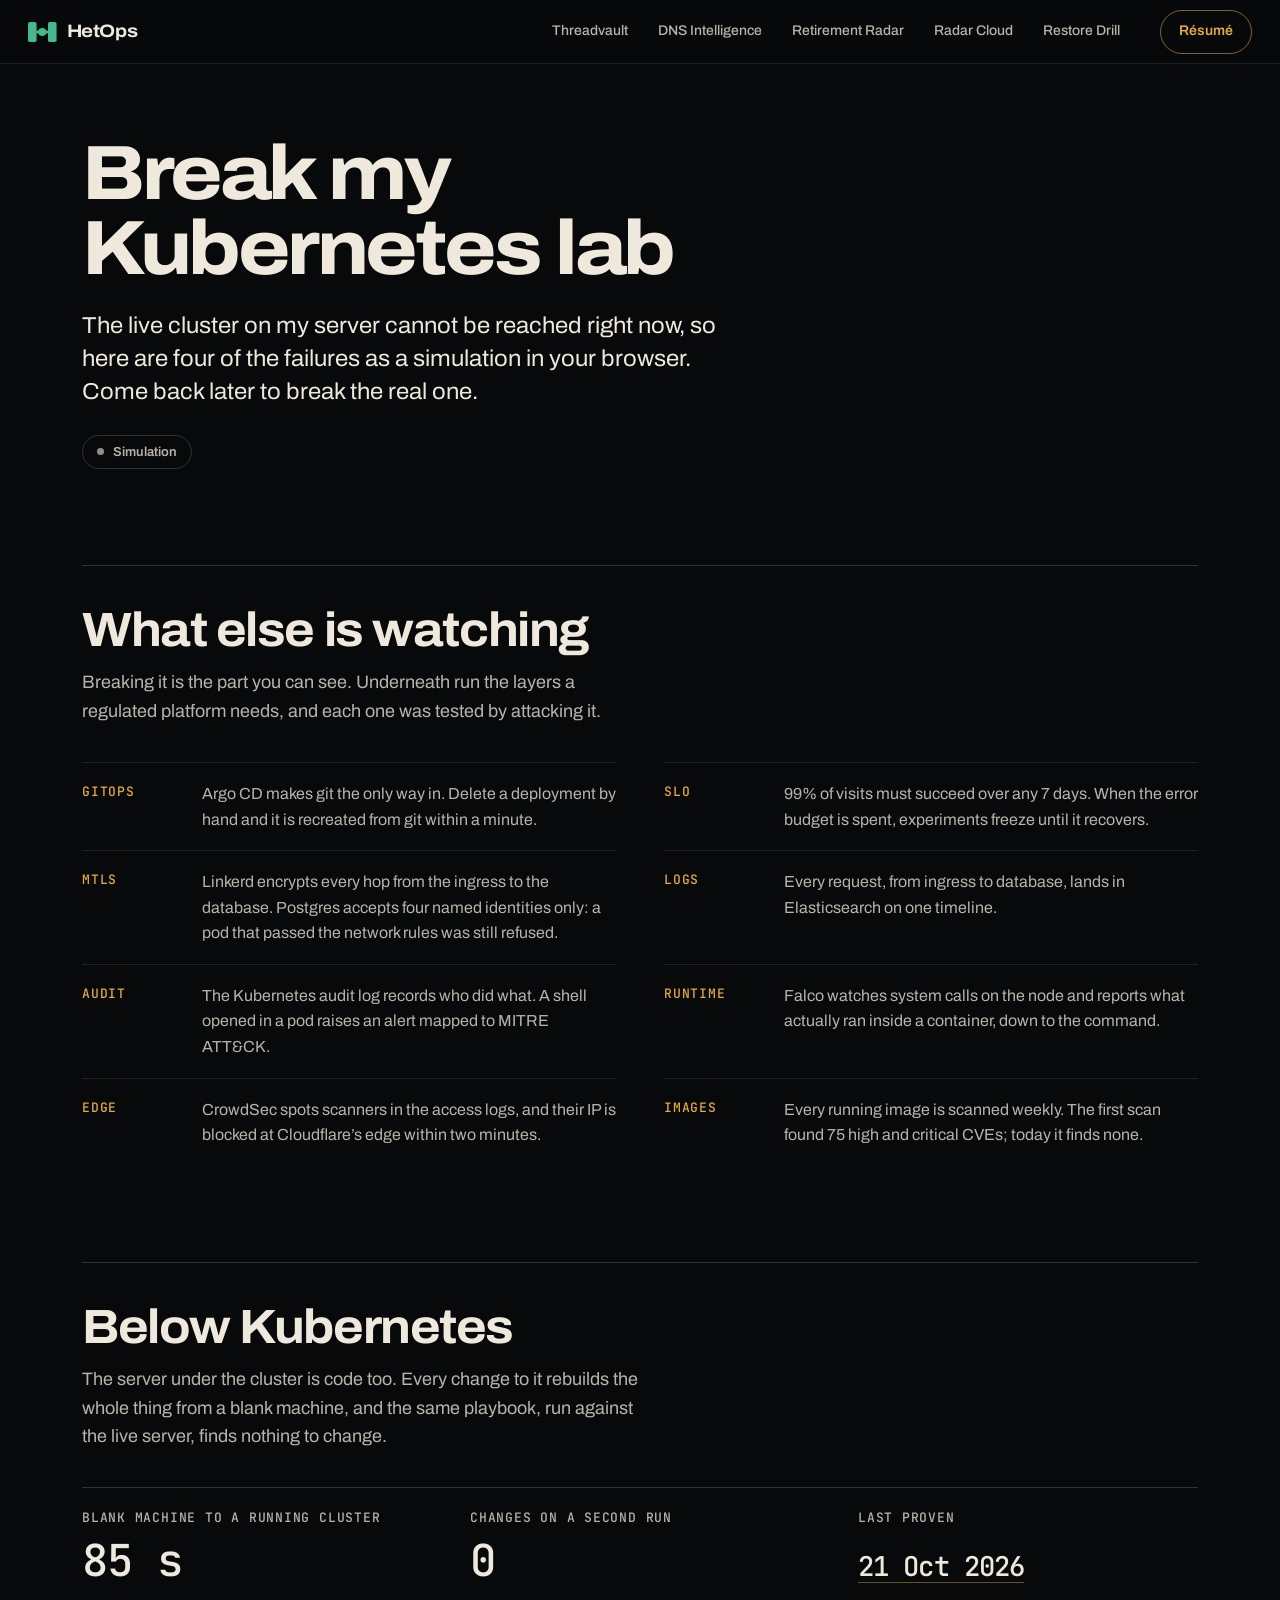
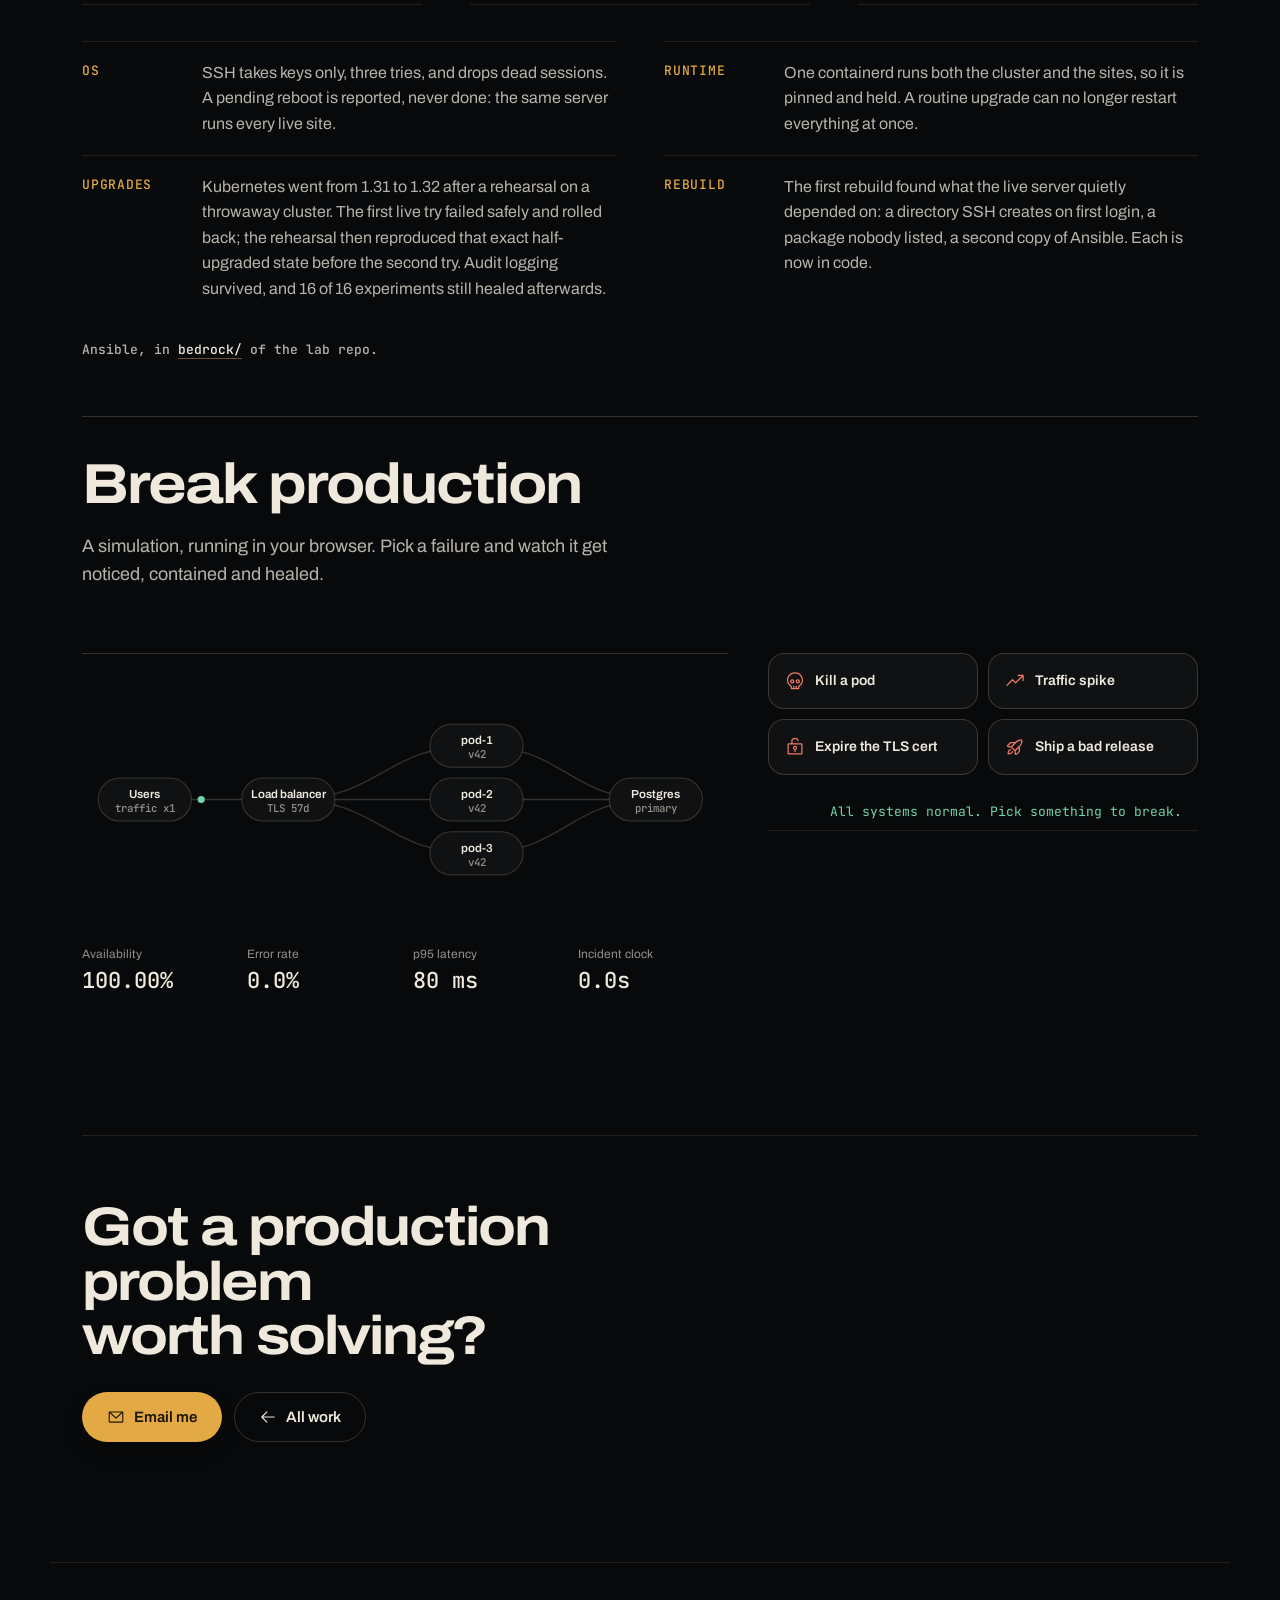
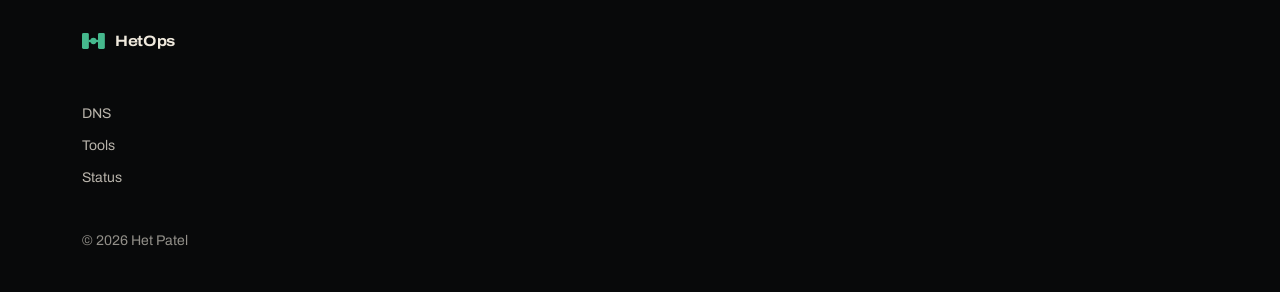
==== commit 6e522e6a: "revert: back to the space theme, keeping the #61 fixes Reverts #62, #63, #64 and #65 at the owner's " ====
--- a/lab/index.html
+++ b/lab/index.html
@@ -205,12 +205,5 @@
   </footer>
   <script src="/chaos.js" defer></script>
   <script type="module" src="/lab/lab.js"></script>
-  <!-- Phones: the four places a visitor goes, within thumb reach on every page -->
-  <nav class="dock" aria-label="Quick links">
-    <a href="/#work">Work</a>
-    <a href="/lab/" aria-current="page">Lab</a>
-    <a href="/live/">Live</a>
-    <a class="dock-mail" href="mailto:patel.x.het@gmail.com" data-umami-event="email-click" data-umami-event-from="dock">Email</a>
-  </nav>
 </body>
 </html>
--- a/styles.css
+++ b/styles.css
@@ -29,10 +29,6 @@
 .ph-skull { --ph: url("data:image/svg+xml,%3Csvg xmlns=%22http://www.w3.org/2000/svg%22 viewBox=%220 0 256 256%22 fill=%22currentColor%22%3E%3Cpath d=%22M92,104a28,28,0,1,0,28,28A28,28,0,0,0,92,104Zm0,40a12,12,0,1,1,12-12A12,12,0,0,1,92,144Zm72-40a28,28,0,1,0,28,28A28,28,0,0,0,164,104Zm0,40a12,12,0,1,1,12-12A12,12,0,0,1,164,144ZM128,16C70.65,16,24,60.86,24,116c0,34.1,18.27,66,48,84.28V216a16,16,0,0,0,16,16h80a16,16,0,0,0,16-16V200.28C213.73,182,232,150.1,232,116,232,60.86,185.35,16,128,16Zm44.12,172.69a8,8,0,0,0-4.12,7V216H152V192a8,8,0,0,0-16,0v24H120V192a8,8,0,0,0-16,0v24H88V195.69a8,8,0,0,0-4.12-7C56.81,173.69,40,145.84,40,116c0-46.32,39.48-84,88-84s88,37.68,88,84C216,145.83,199.19,173.69,172.12,188.69Z%22/%3E%3C/svg%3E"); }
 .ph-terminal-window { --ph: url("data:image/svg+xml,%3Csvg xmlns=%22http://www.w3.org/2000/svg%22 viewBox=%220 0 256 256%22 fill=%22currentColor%22%3E%3Cpath d=%22M128,128a8,8,0,0,1-3,6.25l-40,32a8,8,0,1,1-10-12.5L107.19,128,75,102.25a8,8,0,1,1,10-12.5l40,32A8,8,0,0,1,128,128Zm48,24H136a8,8,0,0,0,0,16h40a8,8,0,0,0,0-16Zm56-96V200a16,16,0,0,1-16,16H40a16,16,0,0,1-16-16V56A16,16,0,0,1,40,40H216A16,16,0,0,1,232,56ZM216,200V56H40V200H216Z%22/%3E%3C/svg%3E"); }
 .ph-trend-up { --ph: url("data:image/svg+xml,%3Csvg xmlns=%22http://www.w3.org/2000/svg%22 viewBox=%220 0 256 256%22 fill=%22currentColor%22%3E%3Cpath d=%22M240,56v64a8,8,0,0,1-16,0V75.31l-82.34,82.35a8,8,0,0,1-11.32,0L96,123.31,29.66,189.66a8,8,0,0,1-11.32-11.32l72-72a8,8,0,0,1,11.32,0L136,140.69,212.69,64H168a8,8,0,0,1,0-16h64A8,8,0,0,1,240,56Z%22/%3E%3C/svg%3E"); }
-.ph-truck { --ph: url("data:image/svg+xml,%3Csvg xmlns=%22http://www.w3.org/2000/svg%22 viewBox=%220 0 256 256%22 fill=%22currentColor%22%3E%3Cpath d=%22M255.42,117l-14-35A15.93,15.93,0,0,0,226.58,72H192V64a8,8,0,0,0-8-8H32A16,16,0,0,0,16,72V184a16,16,0,0,0,16,16H49a32,32,0,0,0,62,0h50a32,32,0,0,0,62,0h17a16,16,0,0,0,16-16V120A7.94,7.94,0,0,0,255.42,117ZM192,88h34.58l9.6,24H192ZM32,72H176v64H32ZM80,208a16,16,0,1,1,16-16A16,16,0,0,1,80,208Zm81-24H111a32,32,0,0,0-62,0H32V152H176v12.31A32.11,32.11,0,0,0,161,184Zm31,24a16,16,0,1,1,16-16A16,16,0,0,1,192,208Zm48-24H223a32.06,32.06,0,0,0-31-24V128h48Z%22/%3E%3C/svg%3E"); }
-.ph-warning { --ph: url("data:image/svg+xml,%3Csvg xmlns=%22http://www.w3.org/2000/svg%22 viewBox=%220 0 256 256%22 fill=%22currentColor%22%3E%3Cpath d=%22M236.8,188.09,149.35,36.22h0a24.76,24.76,0,0,0-42.7,0L19.2,188.09a23.51,23.51,0,0,0,0,23.72A24.35,24.35,0,0,0,40.55,224h174.9a24.35,24.35,0,0,0,21.33-12.19A23.51,23.51,0,0,0,236.8,188.09ZM222.93,203.8a8.5,8.5,0,0,1-7.48,4.2H40.55a8.5,8.5,0,0,1-7.48-4.2,7.59,7.59,0,0,1,0-7.72L120.52,44.21a8.75,8.75,0,0,1,15,0l87.45,151.87A7.59,7.59,0,0,1,222.93,203.8ZM120,144V104a8,8,0,0,1,16,0v40a8,8,0,0,1-16,0Zm20,36a12,12,0,1,1-12-12A12,12,0,0,1,140,180Z%22/%3E%3C/svg%3E"); }
-.ph-wrench { --ph: url("data:image/svg+xml,%3Csvg xmlns=%22http://www.w3.org/2000/svg%22 viewBox=%220 0 256 256%22 fill=%22currentColor%22%3E%3Cpath d=%22M226.76,69a8,8,0,0,0-12.84-2.88l-40.3,37.19-17.23-3.7-3.7-17.23,37.19-40.3A8,8,0,0,0,187,29.24,72,72,0,0,0,88,96,72.34,72.34,0,0,0,94,124.94L33.79,177c-.15.12-.29.26-.43.39a32,32,0,0,0,45.26,45.26c.13-.13.27-.28.39-.42L131.06,162A72,72,0,0,0,232,96,71.56,71.56,0,0,0,226.76,69ZM160,152a56.14,56.14,0,0,1-27.07-7,8,8,0,0,0-9.92,1.77L67.11,211.51a16,16,0,0,1-22.62-22.62L109.18,133a8,8,0,0,0,1.77-9.93,56,56,0,0,1,58.36-82.31l-31.2,33.81a8,8,0,0,0-1.94,7.1L141.83,108a8,8,0,0,0,6.14,6.14l26.35,5.66a8,8,0,0,0,7.1-1.94l33.81-31.2A56.06,56.06,0,0,1,160,152Z%22/%3E%3C/svg%3E"); }
-.ph-github-logo { --ph: url("data:image/svg+xml,%3Csvg xmlns=%22http://www.w3.org/2000/svg%22 viewBox=%220 0 256 256%22 fill=%22currentColor%22%3E%3Cpath d=%22M208.31,75.68A59.78,59.78,0,0,0,202.93,28,8,8,0,0,0,196,24a59.75,59.75,0,0,0-48,24H124A59.75,59.75,0,0,0,76,24a8,8,0,0,0-6.93,4,59.78,59.78,0,0,0-5.38,47.68A58.14,58.14,0,0,0,56,104v8a56.06,56.06,0,0,0,48.44,55.47A39.8,39.8,0,0,0,96,192v8H72a24,24,0,0,1-24-24A40,40,0,0,0,8,136a8,8,0,0,0,0,16,24,24,0,0,1,24,24,40,40,0,0,0,40,40H96v16a8,8,0,0,0,16,0V192a24,24,0,0,1,48,0v40a8,8,0,0,0,16,0V192a39.8,39.8,0,0,0-8.44-24.53A56.06,56.06,0,0,0,216,112v-8A58.14,58.14,0,0,0,208.31,75.68ZM200,112a40,40,0,0,1-40,40H112a40,40,0,0,1-40-40v-8a41.74,41.74,0,0,1,6.9-22.48A8,8,0,0,0,80,73.83a43.81,43.81,0,0,1,.79-33.58,43.88,43.88,0,0,1,32.32,20.06A8,8,0,0,0,119.82,64h32.35a8,8,0,0,0,6.74-3.69,43.87,43.87,0,0,1,32.32-20.06A43.81,43.81,0,0,1,192,73.83a8.09,8.09,0,0,0,1,7.65A41.72,41.72,0,0,1,200,104Z%22/%3E%3C/svg%3E"); }
 .ph-x { --ph: url("data:image/svg+xml,%3Csvg xmlns=%22http://www.w3.org/2000/svg%22 viewBox=%220 0 256 256%22 fill=%22currentColor%22%3E%3Cpath d=%22M205.66,194.34a8,8,0,0,1-11.32,11.32L128,139.31,61.66,205.66a8,8,0,0,1-11.32-11.32L116.69,128,50.34,61.66A8,8,0,0,1,61.66,50.34L128,116.69l66.34-66.35a8,8,0,0,1,11.32,11.32L139.31,128Z%22/%3E%3C/svg%3E"); }
 
 /* hetops.dev: the site is an eye. Lid-dark ground, a hazel iris palette (gold for focus and
@@ -203,6 +199,10 @@
 }
 .orb-tool img { width: 32px; height: 32px; border-radius: 8px; }
 .orb-tool button:hover, .orb-tool button:focus-visible, .orb-tool.on button { border-color: var(--gold); scale: 1.16; }
+.orb-num, .orb-tag { white-space: nowrap; text-align: center; line-height: 1.15; }
+.orb-num b { display: block; font-size: 20px; font-stretch: 116%; font-weight: 760; color: var(--gold); font-variant-numeric: tabular-nums; }
+.orb-num span { font-size: 12px; color: var(--text-2); }
+.orb-tag span { display: inline-block; padding: 5px 12px; border-radius: 999px; border: 1px solid var(--line-2); background: rgba(8, 9, 10, 0.7); font-size: 12.5px; color: var(--text-2); }
 .eye-fallback { position: absolute; inset: 26%; border-radius: 50%; display: none; background: radial-gradient(circle, #050505 0 17%, #7a5420 18%, #b07a24 32%, #4f8a68 52%, #173328 66%, #cfc6b5 70%, #7b746a 100%); }
 .no-gl .eye-fallback { display: block; }
 
@@ -235,25 +235,79 @@
 .p-icon { width: 56px; height: 56px; border-radius: 14px; margin-bottom: 20px; }
 .problem { margin-top: 14px; font-size: 20px; font-stretch: 104%; font-weight: 500; line-height: 1.4; color: var(--text); max-width: 44ch; }
 
-.case h3 { font-size: clamp(30px, 3.2vw, 40px); font-stretch: 112%; letter-spacing: -0.03em; }
-
+.story-intro { max-width: 640px; }
+.story-intro h3, .case h3 { font-size: clamp(30px, 3.2vw, 40px); font-stretch: 112%; letter-spacing: -0.03em; }
+.story-grid { display: grid; grid-template-columns: minmax(0, 0.9fr) minmax(0, 1.1fr); gap: 72px; margin-top: 40px; }
+.step { position: relative; min-height: 58vh; padding: 8px 0 24px 28px; border-left: 1px solid var(--line); opacity: 0.6; transition: opacity 0.5s var(--ease); }
+.step::before { content: ""; position: absolute; left: -5px; top: 14px; width: 9px; height: 9px; border-radius: 50%; background: var(--ink); border: 1px solid var(--line-2); transition: background 0.4s, border-color 0.4s; }
+.step.is-active { opacity: 1; }
+.step.is-active::before { background: var(--gold); border-color: var(--gold); }
+.step:last-child { min-height: 46vh; }
+.step h4 { font-size: 26px; font-stretch: 110%; }
+.step p { margin-top: 12px; font-size: 17px; color: var(--text-2); max-width: 42ch; }
+.stage {
+  position: sticky; top: calc(var(--nav-h) + 40px); width: min(100%, 540px); aspect-ratio: 1; justify-self: center; border-radius: 50%;
+  overflow: hidden; clip-path: circle(50%); container-type: inline-size;
+  background: radial-gradient(circle at 50% 42%, #17191a 0%, #0e1011 62%, var(--ink) 100%);
+}
+.stage-ring { position: absolute; inset: 0; width: 100%; height: 100%; rotate: -90deg; }
+.stage-ring circle { fill: none; stroke: var(--line); stroke-width: 0.5; }
+.stage-ring .stage-prog { stroke: var(--gold); stroke-width: 0.8; stroke-linecap: round; stroke-dasharray: 100; stroke-dashoffset: 75; transition: stroke-dashoffset 0.9s var(--ease); }
+.panel {
+  position: absolute; inset: 17%; display: flex; flex-direction: column; align-items: center; justify-content: center; gap: 4cqw; text-align: center;
+  opacity: 0; transform: scale(0.96); filter: blur(6px); pointer-events: none;
+  transition: opacity 0.6s var(--ease), transform 0.7s var(--ease), filter 0.7s var(--ease);
+}
+.panel.is-active { opacity: 1; transform: none; filter: none; }
+.big { font-size: 17cqw; font-stretch: 100%; font-weight: 800; line-height: 0.9; letter-spacing: -0.04em; font-variant-numeric: tabular-nums; }
+.big.warn { color: var(--warn); }
+.big-lbl { font-size: max(13px, 3.2cqw); color: var(--text-2); }
+.flow { display: flex; align-items: center; justify-content: center; gap: 2cqw; width: 100%; }
+.fnode { font-family: var(--mono); font-size: max(12px, 2.3cqw); padding: 1.2cqw 2cqw; border-radius: 999px; border: 1px solid var(--line-2); white-space: nowrap; }
+.wire { position: relative; flex: 1; height: 1px; min-width: 24px; background: var(--line-2); overflow: hidden; }
+.wire i { position: absolute; inset: 0; width: 30%; background: linear-gradient(90deg, transparent, var(--gold), transparent); animation: flowx 1.6s linear infinite; }
 @keyframes flowx { from { transform: translateX(-100%); } to { transform: translateX(340%); } }
-
+.tag { font-family: var(--mono); font-size: 13px; padding: 4px 12px; border-radius: 999px; border: 1px solid; }
+.tag.warn { color: var(--warn); border-color: rgba(227, 169, 68, 0.4); }
+.tag.err { color: var(--err); border-color: rgba(239, 122, 100, 0.4); }
+.err-line { font-size: 14px; color: var(--err); border-color: rgba(239, 122, 100, 0.3); padding: 8px 12px; }
 .diff { width: 100%; font-family: var(--mono); font-size: max(12px, 2.5cqw); text-align: left; border: 1px solid var(--line); border-radius: 12px; overflow: hidden; }
 .diff div { display: flex; gap: 10px; padding: 9px 12px; }
 .diff span { opacity: 0.7; }
 .diff .del { color: var(--err); background: rgba(239, 122, 100, 0.08); text-decoration: line-through; }
 .diff .add { color: var(--moss-text); background: rgba(69, 184, 141, 0.08); }
-
+.stage-shot { width: 100%; border-radius: 12px; overflow: hidden; border: 1px solid var(--line); background: #0e1117; }
+.stage-foot { display: flex; gap: 10px; font-size: 15px; color: var(--text-2); }
+.stage-foot b { color: var(--text); }
+
+/* Work index: sticky under the nav while the Work section is on screen; marks the case you are reading. */
+.work-index { position: sticky; top: calc(var(--nav-h) + 10px); z-index: 20; display: flex; gap: 6px; width: max-content; max-width: 100%; margin: -24px 0 40px; padding: 6px;
+  border: 1px solid var(--line); border-radius: 999px; background: rgba(15, 17, 18, 0.82); backdrop-filter: blur(14px); -webkit-backdrop-filter: blur(14px);
+  overflow-x: auto; scrollbar-width: none; }
+.work-index::-webkit-scrollbar { display: none; }
+.work-index a { display: inline-flex; align-items: center; gap: 8px; padding: 7px 14px 7px 8px; border-radius: 999px; font-size: 14px; font-weight: 600; color: var(--text-2); white-space: nowrap;
+  transition: background-color 0.3s var(--ease), color 0.3s var(--ease); }
+.work-index a:hover { color: var(--text); }
+.work-index img { width: 20px; height: 20px; border-radius: 6px; }
+.work-index small { font: 500 12px var(--mono); color: var(--text-3); }
+.work-index a.on { background: var(--ink-3); color: var(--text); box-shadow: inset 0 0 0 1px var(--line-2); }
+.work-index a.on small { color: var(--gold); }
 /* Jumping to a case from the index lands it below the nav and the index, not under them. */
 .work > article { scroll-margin-top: calc(var(--nav-h) + 92px); }
 .case { display: grid; grid-template-columns: minmax(0, 0.85fr) minmax(0, 1.15fr); gap: 72px; align-items: center; margin-top: 180px; }
 .case.flip .case-text { order: 2; }
 .case-text > p:not(.problem) { margin-top: 16px; color: var(--text-2); max-width: 54ch; }
 .cmd code { display: inline-block; margin-top: 4px; padding: 9px 14px; font-size: 14px; color: var(--gold); }
-
-/* Retirement Radar: the terminal is small inside its frame { transform: scale(1.55); transform-origin: 4% 56%; }
-
+.lens { position: relative; margin: 0; border-radius: 14px; overflow: hidden; cursor: zoom-in; }
+.lens img { width: 100%; aspect-ratio: 16 / 10.5; object-fit: cover; object-position: top left; }
+/* Retirement Radar: the terminal is small inside its frame, so crop in until the table reads. */
+.lens.zoom img { transform: scale(1.55); transform-origin: 4% 56%; }
+.loupe {
+  position: absolute; width: 190px; height: 190px; margin: -95px 0 0 -95px; border-radius: 50%; pointer-events: none;
+  border: 2px solid var(--gold); background-repeat: no-repeat; background-color: #0e1117;
+  box-shadow: 0 20px 40px -12px rgba(0, 0, 0, 0.85); opacity: 0; scale: 0.6; transition: opacity 0.25s, scale 0.35s var(--ease);
+}
+.lens:hover .loupe { opacity: 1; scale: 1; }
 .rule { padding: 8px 0; }
 .rule-title { margin-bottom: 18px; font-weight: 700; font-size: 18px; }
 .rule-row { display: grid; grid-template-columns: 140px minmax(0, 1fr) auto; gap: 14px; align-items: center; padding: 14px 0; border-top: 1px solid var(--line); }
@@ -519,7 +573,9 @@
   .hero { grid-template-columns: minmax(0, 1fr); gap: 0; }
   .eye-stage { order: -1; width: min(100%, 640px); }
   .hero-copy { max-width: 640px; }
-
+  .story-grid { grid-template-columns: minmax(0, 1fr); gap: 0; }
+  .stage { order: -1; top: calc(var(--nav-h) + 12px); width: min(88vw, 400px); z-index: 2; margin-bottom: 24px; }
+  .step { min-height: 44vh; }
   .case, .check-grid, .ship-grid { grid-template-columns: minmax(0, 1fr); gap: 40px; }
   .case.flip .case-text { order: 0; }
   .ship-notes { grid-template-columns: minmax(0, 1fr); gap: 32px; }
@@ -546,7 +602,7 @@
   .estate-foot { padding-left: 0; }
   .wlink i { left: calc(50% - 3px); right: auto; top: 4px; bottom: 6px; width: 6px; height: auto; background-size: 6px 6px; }
   @keyframes packet { from { background-position: 0 0; opacity: 0; } 12% { opacity: 1; } 88% { opacity: 1; } to { background-position: 0 100%; opacity: 0; } }
-
+  .work-index { margin: -28px -16px 32px; border-radius: 0; border-inline: 0; width: auto; padding: 6px 16px; }
   .foot-top { grid-template-columns: repeat(2, minmax(0, 1fr)); gap: 32px 20px; }
   .foot-brand { grid-column: 1 / -1; }
   .wiring { padding: 24px 18px; }
@@ -564,8 +620,11 @@
   .nav-cv { display: none; }
   .hero { grid-template-columns: minmax(0, 1fr); padding: calc(var(--nav-h) + 8px) 20px 40px; gap: 8px; align-content: start; }
   .eye-stage { order: -1; max-height: none; width: calc(100% + 24px); margin: 0 -12px; aspect-ratio: 1.2; }
+  .orb-tag { display: none; }
   .orb-tool button { width: 40px; height: 40px; }
   .orb-tool img { width: 24px; height: 24px; border-radius: 6px; }
+  .orb-num b { font-size: 16px; }
+  .orb-num span { font-size: 12px; }
   .eye-caption { min-height: 0; margin-top: 26px; }
   .exp, .work, .check, .ship, .words, .activity, .writing { padding-top: 112px; }
   .head { margin-bottom: 40px; }
@@ -597,14 +656,14 @@
 .chart li.pre-focus.focused { transition-duration: 0.7s; }
 .pre-aperture { clip-path: circle(0% at 50% 50%); transition: clip-path 1.2s cubic-bezier(0.65, 0, 0.2, 1); }
 .pre-aperture.apertured { clip-path: circle(75% at 50% 50%); }
-.ring.pre-aperture.apertured { clip-path: circle(50% at 50% 50%); }
+.stage.pre-aperture.apertured, .ring.pre-aperture.apertured { clip-path: circle(50% at 50% 50%); }
 
 @media (prefers-reduced-motion: reduce) {
   .wlink i { animation: none; opacity: 0; }
   .tier::after, .svc .led { animation: none !important; }
   html { scroll-behavior: auto; }
   *, *::before, *::after { animation: none !important; transition-duration: 0.01ms !important; }
-
+  .step { opacity: 1; }
 }
 
 /* ── Intro: the big eye wakes, then shrinks into the hero ───────── */
@@ -642,7 +701,7 @@
 /* Flashlight easter egg: a burst of light over the eye (eye3d.js animates its opacity). */
 .eye-flash { position: absolute; inset: 20%; border-radius: 50%; pointer-events: none; opacity: 0; background: radial-gradient(circle, rgba(255, 252, 240, 0.95), rgba(255, 244, 214, 0.35) 45%, transparent 70%); mix-blend-mode: screen; }
 .eye-body.docked {
-  position: fixed; inset: auto 24px 24px auto; width: clamp(84px, calc((100vw - 1180px) / 2 - 40px), 128px); aspect-ratio: 1; height: auto; z-index: 45; border-radius: 50%;
+  position: fixed; inset: auto 24px 24px auto; width: 128px; height: 128px; z-index: 45; border-radius: 50%;
   transition: opacity 0.4s var(--ease), translate 0.4s var(--ease);
 }
 .eye-body.docked.resting { opacity: 0; translate: 0 16px; pointer-events: none; }
@@ -674,7 +733,29 @@
 .scope.scanning::after { animation-duration: 1.1s; }
 
 /* ── Inside the eye: a pinned 3D flight driven by scroll ───────── */
+.inside { position: relative; height: 620vh; }
+.inside-sticky { position: sticky; top: 0; height: 100dvh; overflow: hidden; }
+.inside-canvas { position: absolute; inset: 0; width: 100%; height: 100%; display: block; }
+.inside-caps { position: absolute; inset: 0; pointer-events: none; }
+.inside-cap {
+  position: absolute; left: max(32px, calc((100vw - 1180px) / 2 + 32px)); bottom: 12vh; max-width: 560px;
+  opacity: 0; transform: translateY(18px); filter: blur(6px); transition: opacity 0.6s var(--ease), transform 0.6s var(--ease), filter 0.6s var(--ease);
+}
+.inside-cap.on { opacity: 1; transform: none; filter: none; }
+.inside-cap h2 { font-size: clamp(2rem, 4vw, 3.4rem); text-shadow: 0 2px 30px rgba(0, 0, 0, 0.8); }
+.inside-cap h2 span { color: var(--gold); font-variant-numeric: tabular-nums; }
+.inside-cap p { margin-top: 12px; font-size: 18px; color: var(--text-2); max-width: 44ch; text-shadow: 0 1px 16px rgba(0, 0, 0, 0.9); }
 /* Without WebGL or with reduced motion: the stops as a plain list. */
+.inside.static { height: auto; padding-top: 140px; }
+.inside.static .inside-sticky { position: static; height: auto; overflow: visible; }
+.inside.static .inside-canvas { display: none; }
+.inside.static .inside-caps { position: static; display: grid; gap: 48px; width: 100%; max-width: var(--wrap); margin: 0 auto; padding: 0 32px; }
+.inside.static .inside-cap { position: static; opacity: 1; transform: none; filter: none; max-width: 640px; }
+@media (max-width: 760px) {
+  .inside { height: 520vh; }
+  .inside-cap { left: 20px; right: 20px; bottom: 10vh; }
+  .inside-cap p { font-size: 16px; }
+}
 
 /* ── Break production ─────────────────────────────────────────── */
 /* Home: the real lab. Defence in depth drawn as an iris; hover a ring to light the rows that guard it. */
@@ -759,8 +840,35 @@
 
 /* ── Polish: flow between sections ──────────────────────────── */
 /* The journey fades in from the page and back out into it; no hard edges. */
+.inside::before, .inside::after { content: ""; position: absolute; left: 0; right: 0; height: 28vh; z-index: 3; pointer-events: none; }
+.inside::before { top: 0; background: linear-gradient(var(--ink), transparent); }
+.inside::after { bottom: 0; background: linear-gradient(transparent, var(--ink)); }
+.inside.static::before, .inside.static::after { display: none; }
 
 /* Journey rail: the five stops, current one lit. */
+.inside-rail { position: absolute; right: max(24px, calc((100vw - 1180px) / 2)); top: 50%; translate: 0 -50%; z-index: 2; display: grid; gap: 4px; width: 150px; }
+.inside-rail li { display: flex; justify-content: flex-end; }
+.inside-rail::before { content: ""; position: absolute; right: 7px; top: 14px; bottom: 14px; width: 1px; background: var(--line-2); }
+.inside-rail::after {
+  content: ""; position: absolute; right: 7px; top: 14px; width: 1px; height: calc((100% - 28px) * var(--journey, 0));
+  background: var(--gold); transition: height 0.2s linear;
+}
+.inside-rail button {
+  position: relative; width: 100%; display: flex; align-items: center; justify-content: flex-end; gap: 12px; min-height: 36px; padding: 0 0 0 12px;
+  background: none; border: 0; cursor: pointer; color: var(--text-3); font: 500 13px var(--sans); transition: color 0.3s;
+}
+.inside-rail button::after {
+  content: ""; width: 15px; height: 15px; border-radius: 50%; border: 1px solid var(--line-2); background: var(--ink);
+  transition: background 0.3s, border-color 0.3s, scale 0.4s var(--ease);
+}
+.inside-rail button span { opacity: 0; }
+.inside-rail button:hover, .inside-rail button.on { color: var(--text); }
+.inside-rail button.on::after { background: var(--gold); border-color: var(--gold); scale: 1.15; }
+.inside.static .inside-rail { display: none; }
+@media (max-width: 760px) {
+  .inside-rail { right: 12px; top: auto; bottom: 34vh; translate: none; width: 15px; }
+  .inside-rail button { font-size: 0; gap: 0; min-height: 28px; }
+}
 
 /* Reading progress: a hairline under the nav, driven by the scroll itself. */
 @supports (animation-timeline: scroll()) {
@@ -797,6 +905,9 @@
   html.intro .hero-copy > * { opacity: 1; filter: none; transform: none; }
 }
 /* Only the current stop is named; hovering the rail names them all. */
+.inside-rail button:not(.on) { color: transparent; }
+.inside-rail:hover button, .inside-rail:focus-within button { color: var(--text-3); }
+.inside-rail:hover button.on, .inside-rail button.on { color: var(--text); }
 /* The watcher sleeps in the bottom-right corner at the end of the page; keep the footer clear of it. */
 .footer { padding-right: max(32px, 168px); }
 @media (max-width: 760px) { .footer { padding-right: 20px; padding-bottom: 120px; } }
@@ -812,6 +923,8 @@
 .watch-pill[data-state="degraded"] i { background: var(--gold); box-shadow: 0 0 0 3px rgba(227, 169, 68, 0.2); }
 .watch-pill[data-state="down"] i { background: var(--err); box-shadow: 0 0 0 3px rgba(239, 122, 100, 0.2); }
 @keyframes livePulse { 50% { box-shadow: 0 0 0 6px rgba(116, 211, 171, 0); } }
+.hero-watch { position: absolute; left: 50%; bottom: 6%; translate: -50% 0; z-index: 4; }
+.eye-stage:not(.awake) .hero-watch { opacity: 0; }
 .dock-watch { display: none; }
 .docked .dock-watch { display: inline-flex; position: absolute; right: 0; bottom: calc(100% + 8px); }
 
@@ -850,16 +963,6 @@
 .cs-list { display: grid; gap: 14px; max-width: 66ch; }
 .cs-shot { margin: 40px 0 0; }
 .cs-shot img { width: 100%; border-radius: 14px; border: 1px solid var(--line); }
-/* A screenshot with a known address sits in a browser frame: the visitor sees a live product, not a mock-up. */
-.cs-shot[data-url] { padding: 0 0 12px; border-radius: 16px; background: var(--plate-2); box-shadow: var(--raised); overflow: hidden; }
-.cs-shot[data-url]::before {
-  content: attr(data-url); display: block; margin: 10px 12px; padding: 6px 12px 6px 64px; border-radius: 9px;
-  background: var(--well) radial-gradient(circle at 16px 50%, #33383b 4px, transparent 4.5px) no-repeat, var(--well);
-  box-shadow: var(--inset); font: 500 12.5px var(--mono); color: var(--text-3);
-  background-image: radial-gradient(circle at 14px 50%, #3a3f42 4px, transparent 4.5px), radial-gradient(circle at 28px 50%, #3a3f42 4px, transparent 4.5px), radial-gradient(circle at 42px 50%, #3a3f42 4px, transparent 4.5px);
-}
-.cs-shot[data-url] img { border: 0; border-radius: 0; }
-.cs-shot[data-url] figcaption { margin: 12px 14px 0; }
 .cs-shot figcaption { margin-top: 12px; font-size: 14px; color: var(--text-3); }
 .cs-shot figcaption a { color: var(--moss-text); text-decoration: underline; text-underline-offset: 3px; }
 .cs-list li { position: relative; padding-left: 26px; font-size: 18px; line-height: 1.55; color: var(--text-2); }
@@ -880,7 +983,7 @@
 .cs-next { margin-top: 140px; padding: 64px 0 120px; border-top: 1px solid var(--line); }
 .cs-next h2 { font-size: clamp(2rem, 4.4vw, 3.4rem); max-width: 16ch; }
 .cs-next .ctas { margin-top: 28px; }
-
+.case-link { color: var(--gold) !important; }
 .nav-links a[aria-current="page"] { color: var(--text); }
 .nav-links a[aria-current="page"]::after { transform: scaleX(1); }
 @media (max-width: 760px) {
@@ -1143,279 +1246,8 @@
 /* Touch screens: every control at least 44px (critique, 22 Oct). Inline links inside sentences are exempt. */
 @media (pointer: coarse) {
   .orb-tool button { width: 44px; height: 44px; }
+  .inside-rail button { min-height: 44px; }
   .proof a, .watch-pill { min-height: 44px; }
-  .links a, .more, .social a, .foot-top nav a { display: inline-flex; align-items: center; min-height: 44px; }
-  .skip { min-height: 44px; }
-}
-
-/* ── Flow (22 Oct): long jumps cut instead of scrubbing every scene; the pages the homepage now links to ── */
-main { transition: opacity 0.32s var(--ease); }
-html.cut main { opacity: 0; transition-duration: 0.16s; }
-.sub-main > section:first-child { padding-top: calc(var(--nav-h) + 96px); }
-.sub-main .estate h1, .now-hero h1 { font-size: clamp(2.6rem, 5vw, 4.2rem); font-stretch: 112%; font-weight: 760; letter-spacing: -0.045em; line-height: 0.98; margin-bottom: 20px; }
-.now-hero { padding-bottom: 0; }
-.now-hero .sub a, .hl-estate a { color: var(--moss-text); }
-.sub-main > section + section { padding-top: 140px; }
-.sub-main > section:last-child { padding-bottom: 140px; }
-.hl-more { margin-top: 40px; }
-.hl-estate { margin-top: 28px; padding-top: 28px; border-top: 1px solid var(--line); max-width: 62ch; color: var(--text-2); }
-.hl-estate .more { margin-left: 6px; }
-@media (max-width: 760px) {
-  .sub-main > section:first-child { padding-top: calc(var(--nav-h) + 56px); }
-  .sub-main > section + section { padding-top: 96px; }
-}
-
-/* ── Hero (22 Oct): the eye sits in a lens housing; one status rail; the caption appears only for a picked tool ── */
-.eye-housing {
-  position: absolute; left: 50%; top: 50%; width: calc(var(--eye-r, 120px) * 2.72); aspect-ratio: 1; translate: -50% -50%;
-  border-radius: 50%; pointer-events: none;
-  background: conic-gradient(from 215deg, #5b6266, #1b1f22 18%, #3b4246 32%, #15181a 50%, #4a5155 66%, #1b1f22 82%, #5b6266);
-  -webkit-mask: radial-gradient(closest-side, transparent 0 85%, #000 85.6%); mask: radial-gradient(closest-side, transparent 0 85%, #000 85.6%);
-  filter: drop-shadow(0 24px 40px rgba(0, 0, 0, 0.7));
-}
-/* the inner bevel: a hairline of gold where the glass meets the metal, and a soft edge on the outside */
-.eye-housing::after {
-  content: ""; position: absolute; inset: 0; border-radius: 50%;
-  background: radial-gradient(closest-side, transparent 0 85.4%, rgba(227, 169, 68, 0.55) 85.6%, rgba(227, 169, 68, 0) 87%, transparent 98%, rgba(255, 255, 255, 0.12) 99.4%, transparent 100%);
-}
-.eye-canvas { z-index: 1; }
-.eye-body.docked .eye-housing { width: calc(var(--eye-r, 50px) * 2.3); }
-.eye-caption:empty { visibility: hidden; }
-.proof { gap: 10px; }
-.proof a {
-  gap: 10px; padding: 10px 14px; border: 0; border-radius: 13px; background: #0c0e0f; font-size: 14px;
-  box-shadow: inset 0 2px 5px rgba(0, 0, 0, 0.8), inset 0 -1px 0 rgba(255, 255, 255, 0.055);
-}
-.proof a:hover { background: #101314; }
-.proof .led { width: 9px; height: 9px; border-radius: 50%; background: radial-gradient(circle at 35% 30%, #b7f3d8, var(--moss) 55%, #1f6b50); box-shadow: 0 0 0 3px rgba(69, 184, 141, 0.12), 0 0 9px rgba(69, 184, 141, 0.45); }
-
-/* ── The aperture: the iris opens and the pupil (the page's own ground) fills the screen ── */
-.aperture { position: relative; height: 170vh; --p: 0; }
-.ap-sticky { position: sticky; top: 0; height: 100dvh; overflow: hidden; display: grid; place-items: center; }
-.ap-iris {
-  position: relative; width: min(64vmin, 560px); aspect-ratio: 1; border-radius: 50%;
-  background:
-    repeating-conic-gradient(from 3deg, rgba(0, 0, 0, 0.22) 0 1.2deg, transparent 1.2deg 3.4deg),
-    radial-gradient(circle, #3a2a12 26%, #b4842f 40%, #d8a64c 49%, #8a6424 58%, #4f8f6f 70%, #1f3a2e 82%, #0b0d0e 90%, var(--ink) 92%);
-  transform: scale(calc(0.62 + var(--p) * var(--p) * 5.4));
-  opacity: calc(1 - max(0, var(--p) - 0.82) * 5.5);
-  will-change: transform;
-}
-.ap-pupil { position: absolute; left: 50%; top: 50%; width: calc(26% + var(--p) * 70%); aspect-ratio: 1; translate: -50% -50%; border-radius: 50%; background: var(--ink); box-shadow: 0 0 0 1px rgba(0, 0, 0, 0.6); }
-.ap-cap {
-  position: absolute; left: 50%; bottom: 12vh; translate: -50% 0; margin: 0; width: max-content; max-width: calc(100vw - 40px);
-  text-align: center; font-size: 18px; color: var(--text-2); opacity: calc(1 - var(--p) * 1.9);
-}
-@media (prefers-reduced-motion: reduce) {
-  .aperture { height: auto; padding: 120px 0 40px; }
-  .ap-sticky { position: static; height: auto; gap: 28px; }
-  .ap-iris { width: min(40vmin, 280px); transform: none; }
-  .ap-cap { position: static; translate: none; opacity: 1; }
-}
-
-/* ── The instrument (22 Oct): things you press are raised, things that report are set in, one light from the
-   top left. Reading stays flat type on the ground. ── */
-:root {
-  --plate: #16191b; --plate-2: #1b1f21; --well: #0c0e0f; --glass: #07090a;
-  --raised: 0 1px 0 rgba(255, 255, 255, 0.09) inset, 0 -1px 0 rgba(0, 0, 0, 0.5) inset, 0 10px 22px -10px rgba(0, 0, 0, 0.8), 0 2px 4px -1px rgba(0, 0, 0, 0.62);
-  --inset: inset 0 2px 5px rgba(0, 0, 0, 0.8), inset 0 -1px 0 rgba(255, 255, 255, 0.055);
-}
-.instrument .led, .vf-bar .led { opacity: 1; width: 9px; height: 9px; background: radial-gradient(circle at 35% 30%, #b7f3d8, var(--moss) 55%, #1f6b50); box-shadow: 0 0 0 3px rgba(69, 184, 141, 0.12), 0 0 9px rgba(69, 184, 141, 0.45); }
-
-/* Work: one panel. The picker is a recessed rail; the chosen tool is a raised key. */
-.instrument { display: grid; grid-template-columns: 290px minmax(0, 1fr); gap: 32px; align-items: start; }
-.picker { position: sticky; top: calc(var(--nav-h) + 24px); display: grid; gap: 6px; padding: 8px; border-radius: 20px; background: var(--well); box-shadow: var(--inset); }
-.picker [role="tab"] {
-  display: grid; grid-template-columns: 32px minmax(0, 1fr) auto; gap: 12px; align-items: center; width: 100%; padding: 12px 14px;
-  border: 0; border-radius: 14px; background: transparent; color: var(--text-2); text-align: left; cursor: pointer;
-  transition: background 0.32s var(--ease), box-shadow 0.32s var(--ease), color 0.32s var(--ease);
-}
-.picker [role="tab"] img { width: 32px; height: 32px; border-radius: 8px; }
-.picker [role="tab"] b { display: block; font-size: 15px; font-weight: 600; color: inherit; }
-.picker [role="tab"] small { display: block; font-size: 13px; color: var(--text-3); }
-.picker [role="tab"]:hover { color: var(--text); }
-.picker [role="tab"][aria-selected="true"] { background: var(--plate-2); box-shadow: var(--raised); color: var(--text); }
-.picker [role="tab"]:active { box-shadow: inset 0 3px 8px rgba(0, 0, 0, 0.8); }
-.chip-k { font: 600 12px var(--mono); font-style: normal; color: var(--text-3); padding: 4px 8px; border-radius: 999px; background: var(--well); box-shadow: var(--inset); }
-.tool { display: grid; gap: 22px; outline-offset: 6px; }
-.tool[hidden] { display: none; }
-.tool-head { display: flex; justify-content: space-between; align-items: flex-start; gap: 24px; }
-.tool-head h3 { font-size: clamp(1.8rem, 2.6vw, 2.2rem); font-stretch: 110%; letter-spacing: -0.03em; line-height: 1.05; }
-.tool-head .problem { margin-top: 10px; font-size: 18px; max-width: 52ch; }
-.tool-head .btn { flex: none; }
-.tool-body { display: grid; grid-template-columns: repeat(2, minmax(0, 1fr)); gap: 8px 32px; color: var(--text-2); }
-.tool-body p { margin: 0; max-width: 56ch; }
-.tool-body .cmd { grid-column: 1 / -1; }
-.tool-body a { color: var(--moss-text); }
-.tool-links { display: flex; flex-wrap: wrap; gap: 10px; }
-
-/* A key: the secondary control, raised. */
-.key {
-  display: inline-flex; align-items: center; gap: 8px; height: 40px; padding: 0 16px; border: 0; border-radius: 999px; font-family: inherit; cursor: pointer;
-  background: var(--plate-2); box-shadow: var(--raised); color: var(--text); font-size: 14px; font-weight: 600; white-space: nowrap;
-  transition: box-shadow 0.32s var(--ease), translate 0.32s var(--ease);
-}
-.key:hover { translate: 0 -1px; }
-.key:active { translate: 0 1px; box-shadow: inset 0 3px 8px rgba(0, 0, 0, 0.8), 0 1px 0 rgba(255, 255, 255, 0.055); transition-duration: 0.12s; }
-
-/* The viewfinder: recessed glass in a machined plate. Square corners stay square. */
-.vf { position: relative; margin: 0; padding: 14px; border-radius: 22px; background: linear-gradient(180deg, var(--plate-2), var(--plate)); box-shadow: var(--raised); }
-.vf::before, .vf::after { content: ""; position: absolute; width: 16px; height: 16px; border: 2px solid rgba(227, 169, 68, 0.7); pointer-events: none; z-index: 2; }
-.vf::before { left: 22px; top: 22px; border-right: 0; border-bottom: 0; }
-.vf::after { right: 22px; top: 22px; border-left: 0; border-bottom: 0; }
-.vf-glass { position: relative; border-radius: 12px; overflow: hidden; background: var(--glass); box-shadow: inset 0 3px 10px #000, 0 0 0 1px rgba(255, 255, 255, 0.04); cursor: zoom-in; }
-.vf-glass img { display: block; width: 100%; height: auto; aspect-ratio: 16 / 9.6; object-fit: cover; object-position: top left; }
-.vf-bar { display: flex; flex-wrap: wrap; align-items: center; gap: 10px; padding: 12px 2px 0; }
-.vf-bar .url { display: inline-flex; align-items: center; gap: 8px; margin-right: auto; padding: 8px 12px; border-radius: 10px; background: var(--well); box-shadow: var(--inset); font: 500 13px var(--mono); color: var(--text-2); }
-.vf-note { font-size: 13px; color: var(--text-3); }
-/* The shutter: two blades part as the screenshot reaches the reader. */
-.vf-glass.shut::before, .vf-glass.shut::after { content: ""; position: absolute; left: 0; right: 0; height: 50.5%; z-index: 1; background: linear-gradient(180deg, #23282b, #15181a); box-shadow: 0 0 0 1px rgba(255, 255, 255, 0.04); transition: translate 0.6s cubic-bezier(0.16, 1, 0.3, 1); }
-.vf-glass.shut::before { top: 0; }
-.vf-glass.shut::after { bottom: 0; background: linear-gradient(0deg, #23282b, #15181a); }
-.vf-glass.shut.open::before { translate: 0 -101%; }
-.vf-glass.shut.open::after { translate: 0 101%; }
-/* The callout: a rectangular magnifier that follows a fine pointer (it replaced a round loupe). */
-.callout {
-  position: absolute; left: 0; top: 0; z-index: 3; width: 300px; height: 180px; border-radius: 10px; pointer-events: none;
-  background-repeat: no-repeat; background-color: var(--glass); opacity: 0; scale: 0.96;
-  box-shadow: 0 0 0 2px var(--gold), 0 18px 40px -12px rgba(0, 0, 0, 0.9); transition: opacity 0.2s var(--ease), scale 0.32s var(--ease);
-}
-.vf-glass:hover .callout { opacity: 1; scale: 1; }
-
-/* Threadvault: incident to tool, left to right. */
-.track { position: relative; display: grid; grid-template-columns: repeat(4, minmax(0, 1fr)); gap: 18px; padding: 0; list-style: none; }
-.track::before { content: ""; position: absolute; left: 26px; right: 26px; top: 23px; height: 6px; border-radius: 6px; background: var(--well); box-shadow: var(--inset); }
-.track li { position: relative; }
-.track .knob { position: relative; z-index: 1; display: grid; place-items: center; width: 52px; height: 52px; margin-bottom: 16px; border-radius: 50%; background: var(--plate-2); box-shadow: var(--raised); color: var(--text-2); font-size: 20px; }
-.track .alert .knob { color: var(--err); }
-.track .ok .knob { color: var(--gold-ink); background: radial-gradient(circle at 40% 30%, #f0bd5e, var(--gold) 60%, #b9842f); }
-.track h4 { font-size: 16px; font-weight: 600; }
-.track p { margin-top: 6px; font-size: 14px; color: var(--text-2); }
-.track code { font-size: 12.5px; color: var(--err); }
-.tool-proof { display: grid; grid-template-columns: minmax(0, 0.8fr) minmax(0, 1.2fr); gap: 18px; align-items: start; }
-.term { margin: 0; border-radius: 16px; background: var(--glass); box-shadow: inset 0 3px 10px #000, 0 0 0 1px rgba(255, 255, 255, 0.04); overflow: hidden; }
-.term figcaption { display: flex; align-items: center; gap: 7px; padding: 10px 14px; border-bottom: 1px solid rgba(255, 255, 255, 0.05); font: 500 12px var(--mono); color: var(--text-3); }
-.term figcaption i { width: 9px; height: 9px; border-radius: 50%; background: #2a2e30; }
-.term .diff { border: 0; border-radius: 0; font-size: 14px; }
-.term .diff div { padding: 10px 16px; }
-
-@media (max-width: 960px) {
-  .instrument { grid-template-columns: 1fr; gap: 20px; }
-  .picker { position: static; display: flex; overflow-x: auto; scrollbar-width: none; }
-  .picker [role="tab"] { flex: none; width: auto; grid-template-columns: 24px auto; padding: 10px 12px; }
-  .picker [role="tab"] img { width: 24px; height: 24px; }
-  .picker [role="tab"] small, .picker [role="tab"] > i { display: none; }
-  .tool-head { flex-direction: column; }
-  .tool-body, .tool-proof { grid-template-columns: 1fr; }
-  .track { grid-template-columns: 1fr; gap: 0; }
-  .track::before { left: 23px; right: auto; top: 26px; bottom: 26px; width: 6px; height: auto; }
-  .track li { display: grid; grid-template-columns: 52px 1fr; column-gap: 16px; padding-bottom: 18px; }
-  .track .knob { grid-row: span 2; margin: 0; }
-  .vf { padding: 8px; border-radius: 16px; }
-  .vf::before, .vf::after { display: none; }
-}
-@media (prefers-reduced-motion: reduce) {
-  .vf-glass.shut::before, .vf-glass.shut::after { display: none; }
-}
-
-/* ── Controls and motion (22 Oct). Three durations, one curve: 120 ms press in, 320 ms release and hover,
-   600 ms the one entrance a thing gets. Things you press are raised; things that report are set in. ── */
-:root { --t-press: 0.12s; --t-base: 0.32s; --t-enter: 0.6s; }
-
-.btn { border: 0; transition: background var(--t-base) var(--ease), box-shadow var(--t-base) var(--ease), translate var(--t-base) var(--ease); }
-.btn:active, .btn-gold:active, .btn-line:active { transform: none; translate: 0 1px; transition-duration: var(--t-press); }
-.btn-gold:hover, .btn-line:hover { transform: none; translate: 0 -1px; }
-.btn-gold {
-  background: linear-gradient(180deg, #f0bd5e, var(--gold) 55%, #d39a3a);
-  box-shadow: 0 1px 0 rgba(255, 255, 255, 0.45) inset, 0 -2px 0 rgba(0, 0, 0, 0.18) inset, 0 12px 24px -12px rgba(227, 169, 68, 0.55), 0 2px 4px -1px rgba(0, 0, 0, 0.62);
-}
-.btn-gold:hover { background: linear-gradient(180deg, #f5c86e, var(--gold-hi) 55%, #dba443); }
-.btn-gold:active { background: linear-gradient(180deg, #d39a3a, var(--gold)); box-shadow: inset 0 3px 7px rgba(70, 40, 0, 0.55), 0 1px 0 rgba(255, 255, 255, 0.055); }
-.btn-line { background: var(--plate-2); color: var(--text); box-shadow: var(--raised); }
-.btn-line:hover { background: #202528; }
-.btn-line:active { box-shadow: inset 0 3px 8px rgba(0, 0, 0, 0.8), 0 1px 0 rgba(255, 255, 255, 0.055); }
-
-/* Nav: a recessed rail; the section you are in is a raised key. */
-.nav-links { gap: 2px; padding: 5px; border-radius: 999px; background: var(--well); box-shadow: var(--inset); }
-.nav-links a { padding: 8px 14px; border-radius: 999px; transition: color var(--t-base) var(--ease), background var(--t-base) var(--ease), box-shadow var(--t-base) var(--ease); }
-.nav-links a::after { display: none; }
-.nav-links a.active, .nav-links a[aria-current="page"] { background: var(--plate-2); box-shadow: var(--raised); color: var(--text); }
-.nav-btn { border: 0; background: var(--plate-2); box-shadow: var(--raised); }
-.nav-btn:active { box-shadow: inset 0 3px 8px rgba(0, 0, 0, 0.8); }
-.nav-cv { border: 0; background: var(--plate-2); box-shadow: var(--raised); }
-.nav-cv:hover { background: #20252b; }
-
-/* Feedback: a toast is a small raised plate. */
-.toast { background: var(--plate-2); color: var(--text); box-shadow: var(--raised); font-weight: 600; padding: 12px 18px; border-radius: 14px; }
-
-/* The palette: a raised plate, the query in a well, the chosen row a raised key. */
-.palette-box { background: var(--plate); border: 0; box-shadow: var(--raised), 0 40px 80px -30px rgba(0, 0, 0, 0.9); }
-.palette-search { margin: 12px 12px 4px; padding: 12px 14px; border: 0; border-radius: 12px; background: var(--well); box-shadow: var(--inset); }
-.palette-item { transition: background var(--t-base) var(--ease), box-shadow var(--t-base) var(--ease); }
-.palette-item[aria-selected="true"] { background: var(--plate-2); box-shadow: var(--raised); }
-.palette-item[aria-selected="true"] i { color: var(--gold); }
-
-/* Experience: roles as plates on a rail, numbers beside the job; trust in the same view. */
-.exp-grid { display: grid; grid-template-columns: minmax(0, 0.8fr) minmax(0, 1.2fr); gap: 56px; align-items: start; }
-.exp-side { position: sticky; top: calc(var(--nav-h) + 40px); }
-.exp-side h2 { font-size: clamp(2.2rem, 3.6vw, 3.2rem); line-height: 1; }
-.exp-side .sub { margin-top: 14px; }
-.exp-side .quote.lead { margin-top: 32px; padding: 22px 24px; border: 0; border-radius: 18px; background: var(--well); box-shadow: var(--inset); }
-.exp-side .quote.lead blockquote { font-size: clamp(19px, 1.7vw, 23px); font-weight: 500; line-height: 1.4; max-width: none; letter-spacing: -0.01em; }
-.rail { position: relative; display: grid; gap: 16px; padding-left: 36px; list-style: none; }
-.rail::before { content: ""; position: absolute; left: 10px; top: 10px; bottom: 10px; width: 6px; border-radius: 6px; background: var(--well); box-shadow: var(--inset); }
-.role { position: relative; padding: 20px 22px; border-radius: 18px; background: linear-gradient(180deg, var(--plate-2), var(--plate)); box-shadow: var(--raised); }
-.role::before { content: ""; position: absolute; left: -32px; top: 26px; width: 14px; height: 14px; border-radius: 50%; background: var(--plate-2); box-shadow: var(--raised); }
-.role.now::before { background: radial-gradient(circle at 40% 30%, #f0bd5e, var(--gold)); box-shadow: 0 0 10px rgba(227, 169, 68, 0.45); }
-.role header { display: flex; justify-content: space-between; align-items: baseline; gap: 16px; }
-.role h3 { font-size: 19px; }
-.role h3 span { margin-left: 6px; font-weight: 500; color: var(--text-3); }
-.role .when { flex: none; font: 500 13px var(--mono); color: var(--text-3); }
-.role p { margin-top: 8px; color: var(--text-2); font-size: 15px; }
-.role p a { color: var(--moss-text); }
-.metrics { display: flex; flex-wrap: wrap; gap: 8px; margin-top: 14px; padding: 0; list-style: none; }
-.metrics li { padding: 7px 12px; border-radius: 999px; background: var(--well); box-shadow: var(--inset); font-size: 13.5px; color: var(--text-2); }
-.metrics b { margin-right: 4px; font: 700 14px var(--mono); color: var(--gold); font-variant-numeric: tabular-nums; }
-.exp .quotes { grid-template-columns: repeat(2, minmax(0, 1fr)) auto; align-items: end; gap: 32px; margin-top: 64px; }
-.exp .quote { border-top: 1px solid var(--line); padding-top: 22px; }
-.exp .quote blockquote { font-size: 18px; }
-.exp .stackline { margin-top: 40px; }
-
-/* Contact: one recessed field holds the address, Copy and the gold key. */
-.copybox { display: flex; flex-wrap: wrap; align-items: center; gap: 10px; width: fit-content; max-width: 100%; margin-top: 36px; padding: 8px 8px 8px 22px; border-radius: 999px; background: var(--well); box-shadow: var(--inset); }
-.copybox .addr { margin-right: 10px; font: 500 16px var(--mono); color: var(--text); }
-.copybox .btn { height: 44px; padding: 0 20px; }
-.social { gap: 10px; margin-top: 18px; }
-.social a.key { color: var(--text); text-decoration: none; font-size: 14px; }
-
-/* Phones: a dock within thumb reach on every page. */
-.dock { display: none; }
-@media (max-width: 760px) {
-  .dock {
-    position: fixed; left: 12px; right: 12px; bottom: max(12px, env(safe-area-inset-bottom)); z-index: 60;
-    display: grid; grid-template-columns: repeat(4, 1fr); gap: 4px; padding: 5px; border-radius: 999px;
-    background: rgba(12, 14, 15, 0.92); backdrop-filter: blur(10px); box-shadow: var(--inset), 0 10px 30px -10px rgba(0, 0, 0, 0.9);
-  }
-  .dock a { display: grid; place-items: center; height: 46px; border-radius: 999px; color: var(--text-2); font-size: 14px; font-weight: 600; }
-  .dock a[aria-current="page"] { background: var(--plate-2); box-shadow: var(--raised); color: var(--text); }
-  .dock .dock-mail { color: var(--gold-ink); background: linear-gradient(180deg, #f0bd5e, var(--gold)); }
-  body { padding-bottom: 84px; }
-  .eye-body.docked { bottom: 88px; }
-  .toast { bottom: 88px; }
-  .exp-grid { grid-template-columns: 1fr; gap: 28px; }
-  .exp-side { position: static; }
-  .rail { padding-left: 30px; }
-  .rail::before { left: 6px; }
-  .role::before { left: -28px; }
-  .role header { flex-direction: column; gap: 4px; }
-  .exp .quotes { grid-template-columns: 1fr; gap: 24px; margin-top: 40px; }
-  .copybox { border-radius: 22px; padding: 14px; }
-  .copybox .addr { flex-basis: 100%; margin: 0 0 4px 6px; font-size: 15px; }
-}
-@media (prefers-reduced-motion: reduce) {
-  .btn, .key, .nav-links a, .picker [role="tab"] { transition: none; }
-}
-
-/* The one entrance a section gets on case pages: it rises into place, readable throughout. */
-.rise { translate: 0 16px; transition: translate var(--t-enter) var(--ease); }
-.rise.focused { translate: 0 0; }
+  .links a, .more, .social a, .case-link, .foot-top nav a { display: inline-flex; align-items: center; min-height: 44px; }
+  .work-index a, .skip { min-height: 44px; }
+}
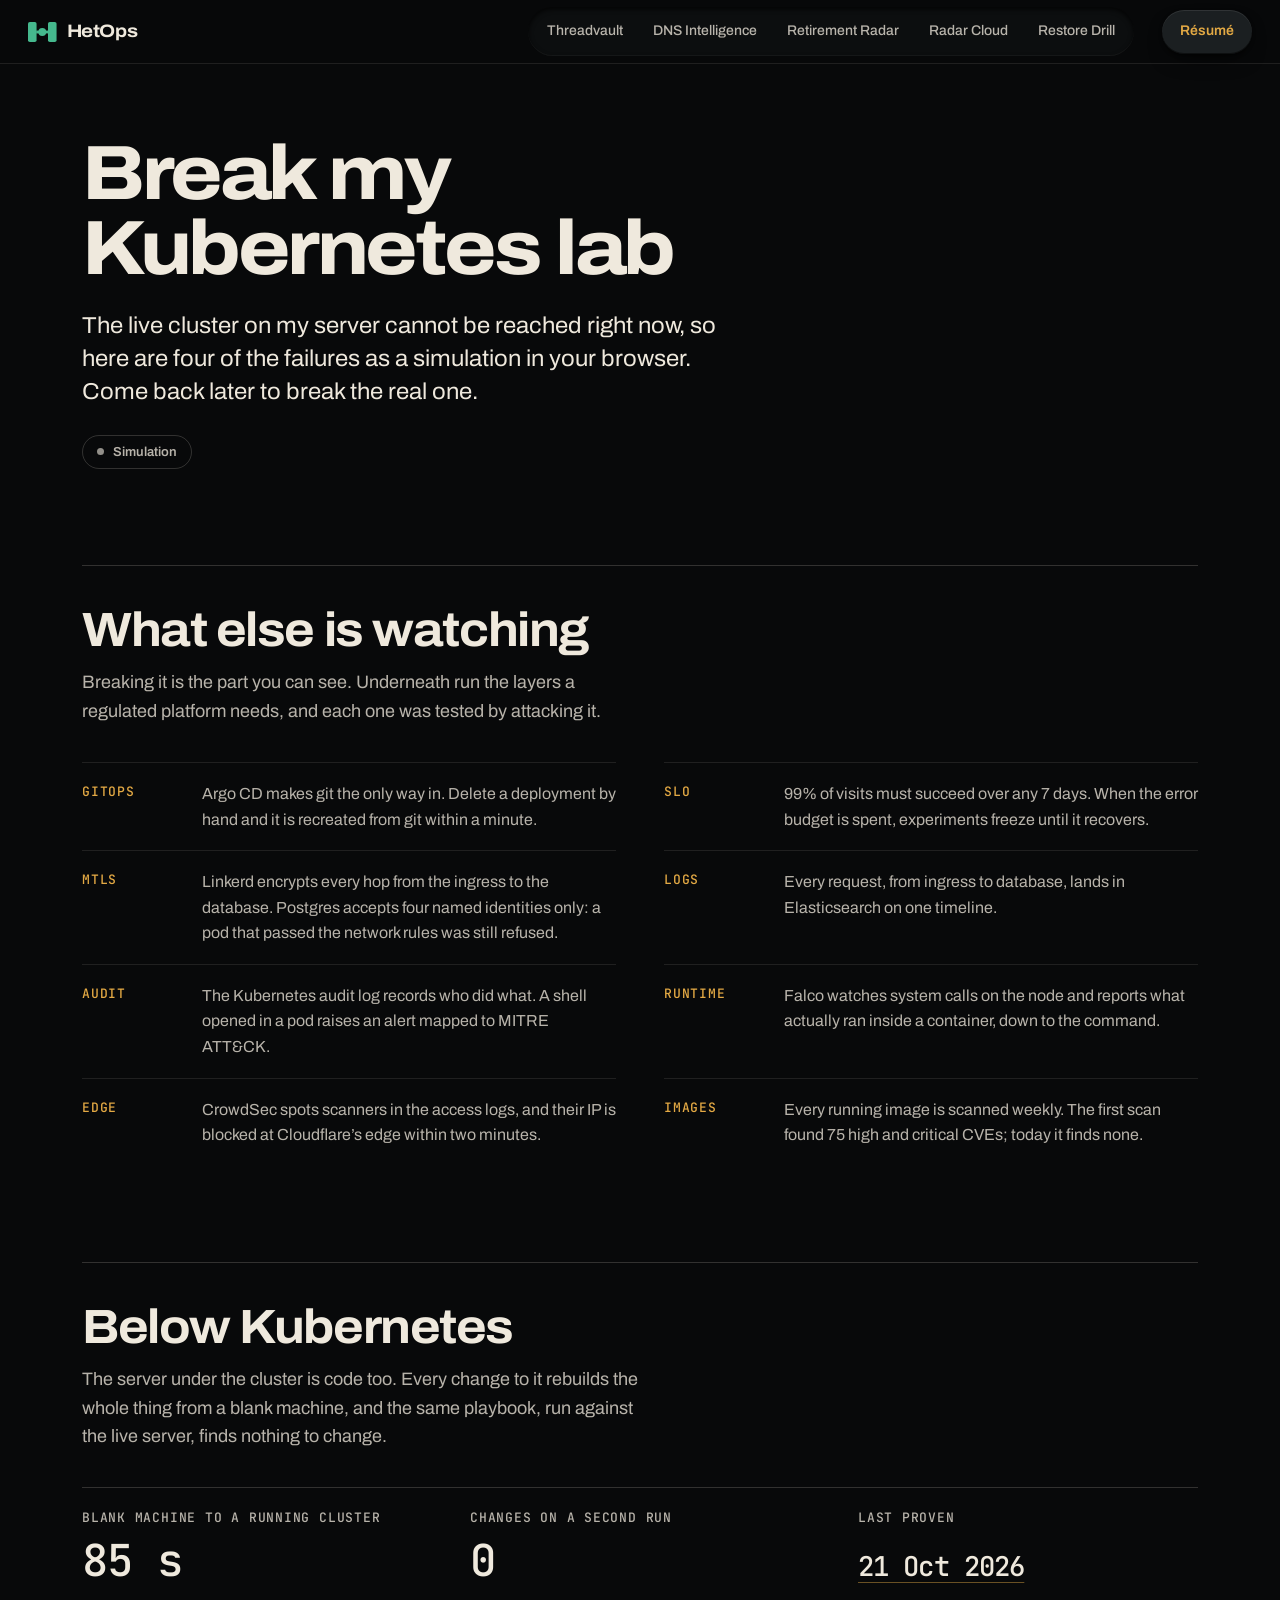
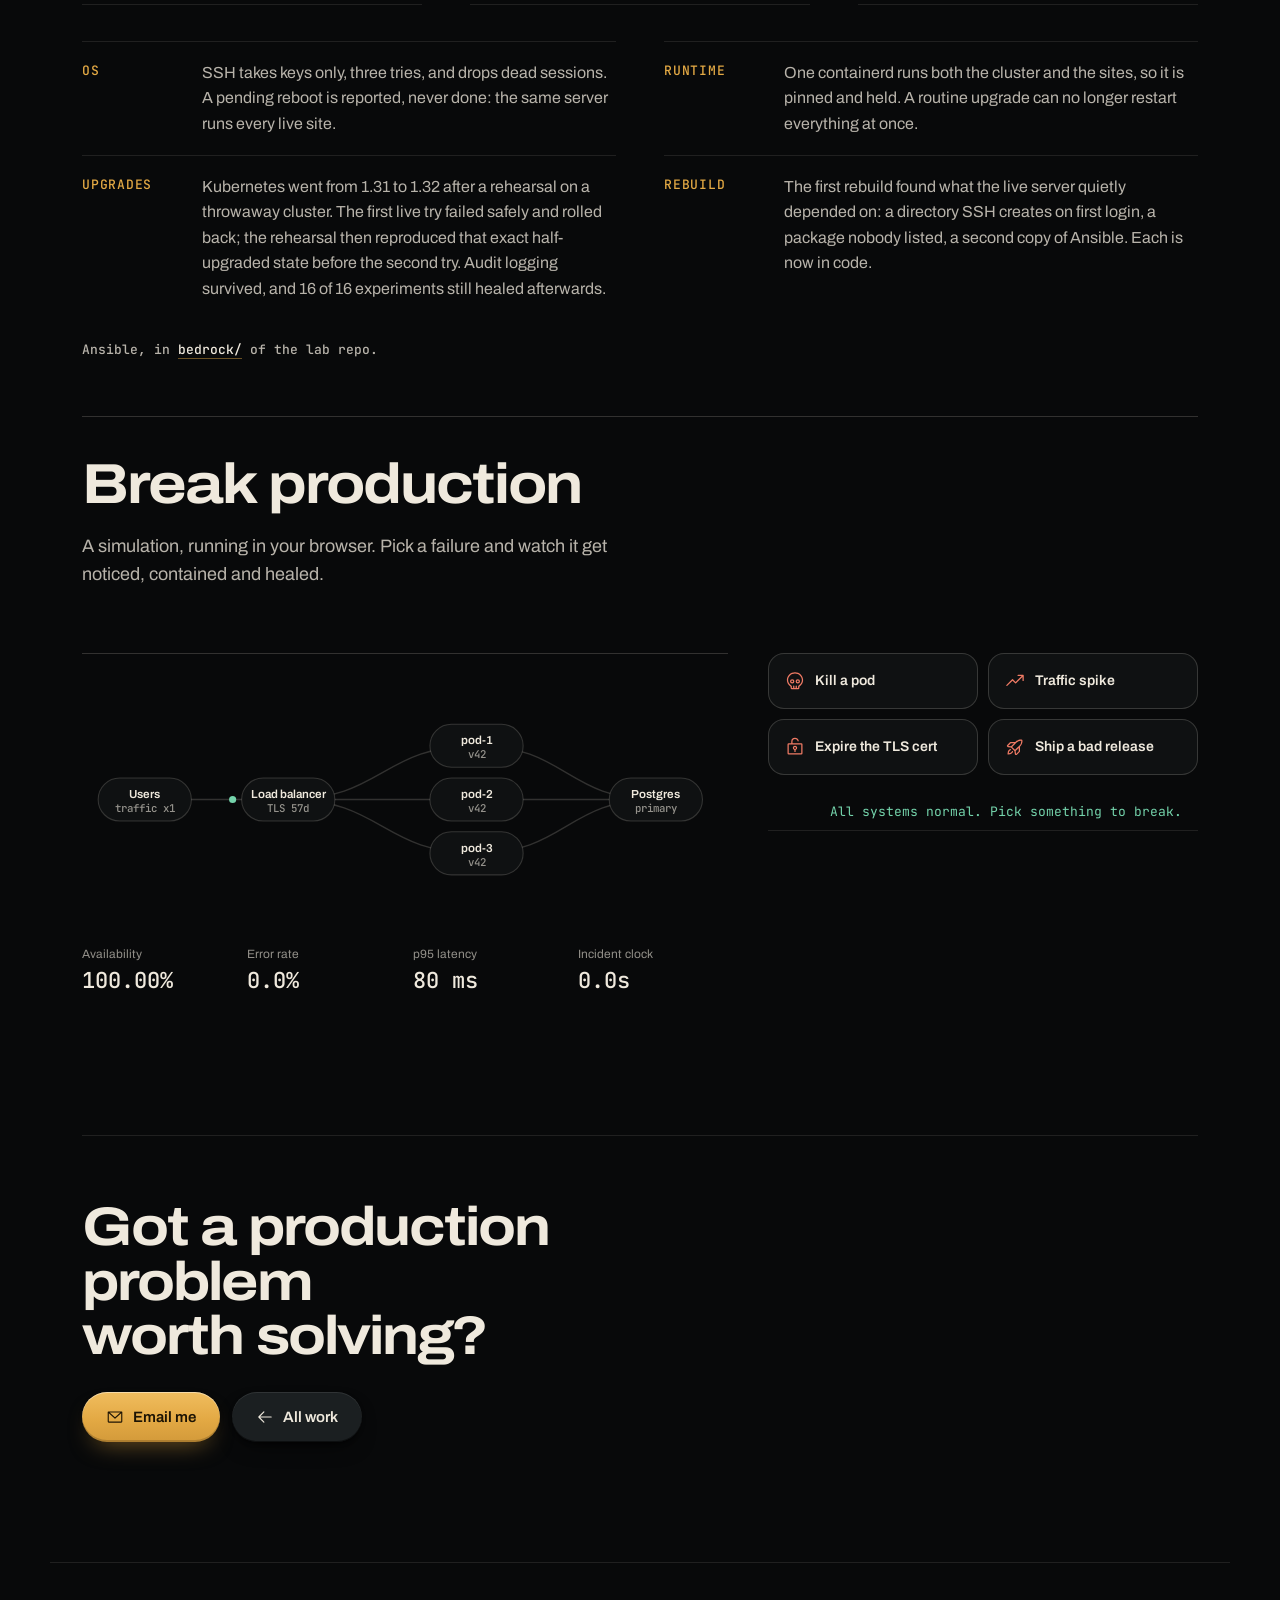
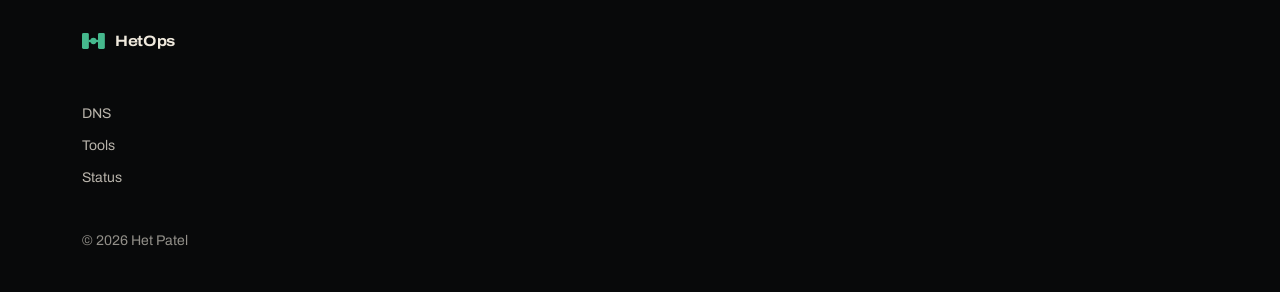
==== commit e5ea3cca: "feat: a deeper dive through space, and instrument controls The dive keeps its four stops and gains d" ====
--- a/lab/index.html
+++ b/lab/index.html
@@ -205,5 +205,6 @@
   </footer>
   <script src="/chaos.js" defer></script>
   <script type="module" src="/lab/lab.js"></script>
+  <nav class="dock" aria-label="Quick links"><a href="/#work">Work</a><a href="/lab/" aria-current="page">Lab</a><a href="/#lab">Live</a><a class="dock-mail" href="mailto:patel.x.het@gmail.com" data-umami-event="email-click" data-umami-event-from="dock">Email</a></nav>
 </body>
 </html>
--- a/styles.css
+++ b/styles.css
@@ -19,6 +19,7 @@
 .ph-globe-hemisphere-west { --ph: url("data:image/svg+xml,%3Csvg xmlns=%22http://www.w3.org/2000/svg%22 viewBox=%220 0 256 256%22 fill=%22currentColor%22%3E%3Cpath d=%22M128,24A104,104,0,1,0,232,128,104.11,104.11,0,0,0,128,24Zm88,104a87.62,87.62,0,0,1-6.4,32.94l-44.7-27.49a15.92,15.92,0,0,0-6.24-2.23l-22.82-3.08a16.11,16.11,0,0,0-16,7.86h-8.72l-3.8-7.86a15.91,15.91,0,0,0-11-8.67l-8-1.73L96.14,104h16.71a16.06,16.06,0,0,0,7.73-2l12.25-6.76a16.62,16.62,0,0,0,3-2.14l26.91-24.34A15.93,15.93,0,0,0,166,49.1l-.36-.65A88.11,88.11,0,0,1,216,128ZM143.31,41.34,152,56.9,125.09,81.24,112.85,88H96.14a16,16,0,0,0-13.88,8l-8.73,15.23L63.38,84.19,74.32,58.32a87.87,87.87,0,0,1,69-17ZM40,128a87.53,87.53,0,0,1,8.54-37.8l11.34,30.27a16,16,0,0,0,11.62,10l21.43,4.61L96.74,143a16.09,16.09,0,0,0,14.4,9h1.48l-7.23,16.23a16,16,0,0,0,2.86,17.37l.14.14L128,205.94l-1.94,10A88.11,88.11,0,0,1,40,128Zm102.58,86.78,1.13-5.81a16.09,16.09,0,0,0-4-13.9,1.85,1.85,0,0,1-.14-.14L120,174.74,133.7,144l22.82,3.08,45.72,28.12A88.18,88.18,0,0,1,142.58,214.78Z%22/%3E%3C/svg%3E"); }
 .ph-house { --ph: url("data:image/svg+xml,%3Csvg xmlns=%22http://www.w3.org/2000/svg%22 viewBox=%220 0 256 256%22 fill=%22currentColor%22%3E%3Cpath d=%22M219.31,108.68l-80-80a16,16,0,0,0-22.62,0l-80,80A15.87,15.87,0,0,0,32,120v96a8,8,0,0,0,8,8h64a8,8,0,0,0,8-8V160h32v56a8,8,0,0,0,8,8h64a8,8,0,0,0,8-8V120A15.87,15.87,0,0,0,219.31,108.68ZM208,208H160V152a8,8,0,0,0-8-8H104a8,8,0,0,0-8,8v56H48V120l80-80,80,80Z%22/%3E%3C/svg%3E"); }
 .ph-linkedin-logo { --ph: url("data:image/svg+xml,%3Csvg xmlns=%22http://www.w3.org/2000/svg%22 viewBox=%220 0 256 256%22 fill=%22currentColor%22%3E%3Cpath d=%22M216,24H40A16,16,0,0,0,24,40V216a16,16,0,0,0,16,16H216a16,16,0,0,0,16-16V40A16,16,0,0,0,216,24Zm0,192H40V40H216V216ZM96,112v64a8,8,0,0,1-16,0V112a8,8,0,0,1,16,0Zm88,28v36a8,8,0,0,1-16,0V140a20,20,0,0,0-40,0v36a8,8,0,0,1-16,0V112a8,8,0,0,1,15.79-1.78A36,36,0,0,1,184,140ZM100,84A12,12,0,1,1,88,72,12,12,0,0,1,100,84Z%22/%3E%3C/svg%3E"); }
+.ph-github-logo { --ph: url("data:image/svg+xml,%3Csvg xmlns=%22http://www.w3.org/2000/svg%22 viewBox=%220 0 256 256%22 fill=%22currentColor%22%3E%3Cpath d=%22M208.31,75.68A59.78,59.78,0,0,0,202.93,28,8,8,0,0,0,196,24a59.75,59.75,0,0,0-48,24H124A59.75,59.75,0,0,0,76,24a8,8,0,0,0-6.93,4,59.78,59.78,0,0,0-5.38,47.68A58.14,58.14,0,0,0,56,104v8a56.06,56.06,0,0,0,48.44,55.47A39.8,39.8,0,0,0,96,192v8H72a24,24,0,0,1-24-24A40,40,0,0,0,8,136a8,8,0,0,0,0,16,24,24,0,0,1,24,24,40,40,0,0,0,40,40H96v16a8,8,0,0,0,16,0V192a24,24,0,0,1,48,0v40a8,8,0,0,0,16,0V192a39.8,39.8,0,0,0-8.44-24.53A56.06,56.06,0,0,0,216,112v-8A58.14,58.14,0,0,0,208.31,75.68ZM200,112a40,40,0,0,1-40,40H112a40,40,0,0,1-40-40v-8a41.74,41.74,0,0,1,6.9-22.48A8,8,0,0,0,80,73.83a43.81,43.81,0,0,1,.79-33.58,43.88,43.88,0,0,1,32.32,20.06A8,8,0,0,0,119.82,64h32.35a8,8,0,0,0,6.74-3.69,43.87,43.87,0,0,1,32.32-20.06A43.81,43.81,0,0,1,192,73.83a8.09,8.09,0,0,0,1,7.65A41.72,41.72,0,0,1,200,104Z%22/%3E%3C/svg%3E"); }
 .ph-list { --ph: url("data:image/svg+xml,%3Csvg xmlns=%22http://www.w3.org/2000/svg%22 viewBox=%220 0 256 256%22 fill=%22currentColor%22%3E%3Cpath d=%22M224,128a8,8,0,0,1-8,8H40a8,8,0,0,1,0-16H216A8,8,0,0,1,224,128ZM40,72H216a8,8,0,0,0,0-16H40a8,8,0,0,0,0,16ZM216,184H40a8,8,0,0,0,0,16H216a8,8,0,0,0,0-16Z%22/%3E%3C/svg%3E"); }
 .ph-lock-key-open { --ph: url("data:image/svg+xml,%3Csvg xmlns=%22http://www.w3.org/2000/svg%22 viewBox=%220 0 256 256%22 fill=%22currentColor%22%3E%3Cpath d=%22M208,80H96V56a32,32,0,0,1,32-32c15.37,0,29.2,11,32.16,25.59a8,8,0,0,0,15.68-3.18C171.32,24.15,151.2,8,128,8A48.05,48.05,0,0,0,80,56V80H48A16,16,0,0,0,32,96V208a16,16,0,0,0,16,16H208a16,16,0,0,0,16-16V96A16,16,0,0,0,208,80Zm0,128H48V96H208V208Zm-80-96a28,28,0,0,0-8,54.83V184a8,8,0,0,0,16,0V166.83A28,28,0,0,0,128,112Zm0,40a12,12,0,1,1,12-12A12,12,0,0,1,128,152Z%22/%3E%3C/svg%3E"); }
 .ph-magnifying-glass { --ph: url("data:image/svg+xml,%3Csvg xmlns=%22http://www.w3.org/2000/svg%22 viewBox=%220 0 256 256%22 fill=%22currentColor%22%3E%3Cpath d=%22M229.66,218.34l-50.07-50.06a88.11,88.11,0,1,0-11.31,11.31l50.06,50.07a8,8,0,0,0,11.32-11.32ZM40,112a72,72,0,1,1,72,72A72.08,72.08,0,0,1,40,112Z%22/%3E%3C/svg%3E"); }
@@ -1251,3 +1252,136 @@
   .links a, .more, .social a, .case-link, .foot-top nav a { display: inline-flex; align-items: center; min-height: 44px; }
   .work-index a, .skip { min-height: 44px; }
 }
+
+/* ── The space instrument (22 Oct): the controls of a craft flying through the eye. Things you press are raised,
+   things that report are set in, one light from the top left. Three durations: 120 ms press, 320 ms release, 600 ms entrance. ── */
+:root {
+  --plate: #16191b; --plate-2: #1b1f21; --well: #0c0e0f; --glass: #07090a;
+  --raised: 0 1px 0 rgba(255, 255, 255, 0.09) inset, 0 -1px 0 rgba(0, 0, 0, 0.5) inset, 0 10px 22px -10px rgba(0, 0, 0, 0.8), 0 2px 4px -1px rgba(0, 0, 0, 0.62);
+  --inset: inset 0 2px 5px rgba(0, 0, 0, 0.8), inset 0 -1px 0 rgba(255, 255, 255, 0.055);
+  --pressed: inset 0 3px 8px rgba(0, 0, 0, 0.8), 0 1px 0 rgba(255, 255, 255, 0.055);
+  --t-press: 0.12s; --t-base: 0.32s; --t-enter: 0.6s;
+}
+
+/* Buttons and keys */
+.btn { border: 0; transition: background var(--t-base) var(--ease), box-shadow var(--t-base) var(--ease), translate var(--t-base) var(--ease); }
+.btn-gold:hover, .btn-line:hover { transform: none; translate: 0 -1px; }
+.btn:active, .btn-gold:active, .btn-line:active { transform: none; translate: 0 1px; transition-duration: var(--t-press); }
+.btn-gold {
+  background: linear-gradient(180deg, #f0bd5e, var(--gold) 55%, #d39a3a);
+  box-shadow: 0 1px 0 rgba(255, 255, 255, 0.45) inset, 0 -2px 0 rgba(0, 0, 0, 0.18) inset, 0 12px 24px -12px rgba(227, 169, 68, 0.55), 0 2px 4px -1px rgba(0, 0, 0, 0.62);
+}
+.btn-gold:hover { background: linear-gradient(180deg, #f5c86e, var(--gold-hi) 55%, #dba443); }
+.btn-gold:active { background: linear-gradient(180deg, #d39a3a, var(--gold)); box-shadow: inset 0 3px 7px rgba(70, 40, 0, 0.55), 0 1px 0 rgba(255, 255, 255, 0.055); }
+.btn-line { background: var(--plate-2); color: var(--text); box-shadow: var(--raised); }
+.btn-line:hover { background: #202528; }
+.btn-line:active { box-shadow: var(--pressed); }
+.key {
+  display: inline-flex; align-items: center; gap: 8px; height: 40px; padding: 0 16px; border: 0; border-radius: 999px;
+  background: var(--plate-2); box-shadow: var(--raised); color: var(--text); font: 600 14px var(--sans); white-space: nowrap; cursor: pointer;
+  text-decoration: none; transition: box-shadow var(--t-base) var(--ease), translate var(--t-base) var(--ease);
+}
+.key:hover { translate: 0 -1px; }
+.key:active { translate: 0 1px; box-shadow: var(--pressed); transition-duration: var(--t-press); }
+
+/* Nav: a recessed rail; the section you are in is a raised key. */
+.nav-links { gap: 2px; padding: 5px; border-radius: 999px; background: var(--well); box-shadow: var(--inset); }
+.nav-links a { padding: 8px 14px; border-radius: 999px; transition: color var(--t-base) var(--ease), background var(--t-base) var(--ease), box-shadow var(--t-base) var(--ease); }
+.nav-links a::after { display: none; }
+.nav-links a.active, .nav-links a[aria-current="page"] { background: var(--plate-2); box-shadow: var(--raised); color: var(--text); }
+.nav-btn, .nav-cv { border: 0; background: var(--plate-2); box-shadow: var(--raised); }
+.nav-btn:active, .nav-cv:active { box-shadow: var(--pressed); }
+
+/* Feedback and the palette */
+.toast { background: var(--plate-2); color: var(--text); box-shadow: var(--raised); font-weight: 600; padding: 12px 18px; border-radius: 14px; }
+.palette-box { background: var(--plate); border: 0; box-shadow: var(--raised), 0 40px 80px -30px rgba(0, 0, 0, 0.9); }
+.palette-search { margin: 12px 12px 4px; padding: 12px 14px; border: 0; border-radius: 12px; background: var(--well); box-shadow: var(--inset); }
+.palette-item { transition: background var(--t-base) var(--ease), box-shadow var(--t-base) var(--ease); }
+.palette-item[aria-selected="true"] { background: var(--plate-2); box-shadow: var(--raised); }
+.palette-item[aria-selected="true"] i { color: var(--gold); }
+
+/* Journey rail through the eye: a recessed groove that fills with gold; each stop a well, the current one a lit knob. */
+.inside-rail::before { right: 4px; width: 7px; border-radius: 7px; background: var(--well); box-shadow: var(--inset); }
+.inside-rail::after { right: 6px; width: 3px; border-radius: 3px; box-shadow: 0 0 10px rgba(227, 169, 68, 0.55); }
+.inside-rail button::after { border: 0; background: var(--well); box-shadow: var(--inset); }
+.inside-rail button.on::after { background: radial-gradient(circle at 40% 30%, #f5c86e, var(--gold) 60%, #b9842f); box-shadow: 0 0 0 3px rgba(227, 169, 68, 0.14), 0 0 14px rgba(227, 169, 68, 0.6); }
+.inside-rail button { transition: color var(--t-base) var(--ease); }
+
+/* Work index: the same recessed rail as the nav. */
+.work-index { border: 0; background: rgba(12, 14, 15, 0.9); box-shadow: var(--inset), 0 10px 30px -14px rgba(0, 0, 0, 0.9); }
+.work-index a.on { background: var(--plate-2); box-shadow: var(--raised); }
+
+/* The Threadvault stage: an instrument window, not a porthole. The gold line traces the frame as the story moves. */
+.stage {
+  width: min(100%, 560px); aspect-ratio: 5 / 4; border-radius: 22px; clip-path: none;
+  background: linear-gradient(180deg, var(--plate-2), var(--plate)); box-shadow: var(--raised);
+}
+.stage::before {
+  content: ""; position: absolute; inset: 12px; border-radius: 13px; pointer-events: none;
+  background: radial-gradient(120% 90% at 50% 0%, #131719, var(--glass) 70%); box-shadow: inset 0 3px 10px #000, 0 0 0 1px rgba(255, 255, 255, 0.04);
+}
+.stage-ring { rotate: none; z-index: 1; pointer-events: none; }
+.stage-ring rect { fill: none; stroke: rgba(255, 255, 255, 0.05); stroke-width: 0.35; }
+.stage-ring .stage-prog { stroke: var(--gold); stroke-width: 0.45; stroke-linecap: round; stroke-dasharray: 100; filter: drop-shadow(0 0 4px rgba(227, 169, 68, 0.6)); }
+.stage .panel { inset: 9% 8%; z-index: 2; }
+.stage .big { font-size: 15cqw; }
+.stage-shot { border: 0; border-radius: 10px; box-shadow: 0 0 0 1px rgba(255, 255, 255, 0.06), 0 14px 30px -12px #000; }
+
+/* Screenshots: a rectangular magnifier, and they open like a shutter slit, never through a circle. */
+.loupe { width: 280px; height: 170px; margin: -85px 0 0 -140px; border-radius: 10px; border: 0; box-shadow: 0 0 0 2px var(--gold), 0 20px 40px -12px rgba(0, 0, 0, 0.85); }
+.pre-aperture { clip-path: inset(50% 0 50% 0 round 14px); transition: clip-path 1s cubic-bezier(0.65, 0, 0.2, 1); }
+.pre-aperture.apertured { clip-path: inset(0 0 0 0 round 14px); }
+.stage.pre-aperture { clip-path: inset(50% 0 50% 0 round 22px); }
+.stage.pre-aperture.apertured { clip-path: inset(-40px round 22px); }
+.ring.pre-aperture { clip-path: circle(0% at 50% 50%); }
+.ring.pre-aperture.apertured { clip-path: circle(50% at 50% 50%); }
+
+/* Contact: one recessed field holds the address, Copy and the gold key. */
+.copybox { display: flex; flex-wrap: wrap; align-items: center; gap: 10px; width: fit-content; max-width: 100%; margin-top: 36px; padding: 8px 8px 8px 22px; border-radius: 999px; background: var(--well); box-shadow: var(--inset); }
+.copybox .addr { margin-right: 10px; font: 500 16px var(--mono); color: var(--text); }
+.copybox .key, .copybox .btn { height: 44px; padding: 0 20px; }
+.social { gap: 10px; margin-top: 18px; }
+.social a.key { color: var(--text); font-size: 14px; text-decoration: none; }
+.social a.key::after { display: none; }
+
+/* Phones: a dock within thumb reach on every page. */
+.dock { display: none; }
+@media (max-width: 760px) {
+  .dock {
+    position: fixed; left: 12px; right: 12px; bottom: max(12px, env(safe-area-inset-bottom)); z-index: 60;
+    display: grid; grid-template-columns: repeat(4, 1fr); gap: 4px; padding: 5px; border-radius: 999px;
+    background: rgba(12, 14, 15, 0.92); backdrop-filter: blur(10px); -webkit-backdrop-filter: blur(10px); box-shadow: var(--inset), 0 10px 30px -10px rgba(0, 0, 0, 0.9);
+  }
+  .dock a { display: grid; place-items: center; height: 46px; border-radius: 999px; color: var(--text-2); font-size: 14px; font-weight: 600; }
+  .dock a[aria-current="page"] { background: var(--plate-2); box-shadow: var(--raised); color: var(--text); }
+  .dock .dock-mail { color: var(--gold-ink); background: linear-gradient(180deg, #f0bd5e, var(--gold)); }
+  body { padding-bottom: 84px; }
+  .toast { bottom: 88px; }
+  .copybox { border-radius: 22px; padding: 14px; }
+  .copybox .addr { flex-basis: 100%; margin: 0 0 4px 6px; font-size: 15px; }
+}
+@media (prefers-reduced-motion: reduce) {
+  .btn, .key, .nav-links a, .pre-aperture { transition: none; }
+}
+@media (max-width: 760px) { .eye-body.docked { inset: auto 12px 88px auto; } }
+
+/* Hero: the same night sky the dive flies into, two star layers twinkling out of step. Pure CSS, no GPU cost. */
+.hero { position: relative; isolation: isolate; }
+.hero::before, .hero::after {
+  content: ""; position: absolute; z-index: -1; pointer-events: none; top: calc(-1 * var(--nav-h)); bottom: -12vh; left: calc(50% - 50vw); right: calc(50% - 50vw);
+  -webkit-mask-image: linear-gradient(transparent, #000 12%, #000 70%, transparent); mask-image: linear-gradient(transparent, #000 12%, #000 70%, transparent);
+}
+.hero::before {
+  background-image: radial-gradient(1px 1px at 23px 41px, rgba(207, 233, 255, 0.9), transparent), radial-gradient(1px 1px at 141px 12px, rgba(207, 233, 255, 0.7), transparent),
+    radial-gradient(1.5px 1.5px at 87px 163px, rgba(255, 255, 255, 0.85), transparent), radial-gradient(1px 1px at 211px 97px, rgba(207, 233, 255, 0.6), transparent),
+    radial-gradient(1px 1px at 182px 221px, rgba(240, 189, 94, 0.8), transparent), radial-gradient(1px 1px at 52px 238px, rgba(207, 233, 255, 0.55), transparent);
+  background-size: 260px 260px; animation: twinkle 6s ease-in-out infinite alternate;
+}
+.hero::after {
+  background-image: radial-gradient(1px 1px at 61px 77px, rgba(116, 211, 171, 0.8), transparent), radial-gradient(2px 2px at 297px 141px, rgba(255, 255, 255, 0.75), transparent),
+    radial-gradient(1px 1px at 173px 309px, rgba(207, 233, 255, 0.7), transparent), radial-gradient(1px 1px at 331px 23px, rgba(240, 189, 94, 0.6), transparent),
+    radial-gradient(1.5px 1.5px at 19px 341px, rgba(207, 233, 255, 0.65), transparent);
+  background-size: 370px 370px; animation: twinkle 9s ease-in-out -4s infinite alternate;
+}
+@keyframes twinkle { from { opacity: 0.35; } to { opacity: 1; } }
+@media (prefers-reduced-motion: reduce) { .hero::before, .hero::after { animation: none; opacity: 0.7; } }
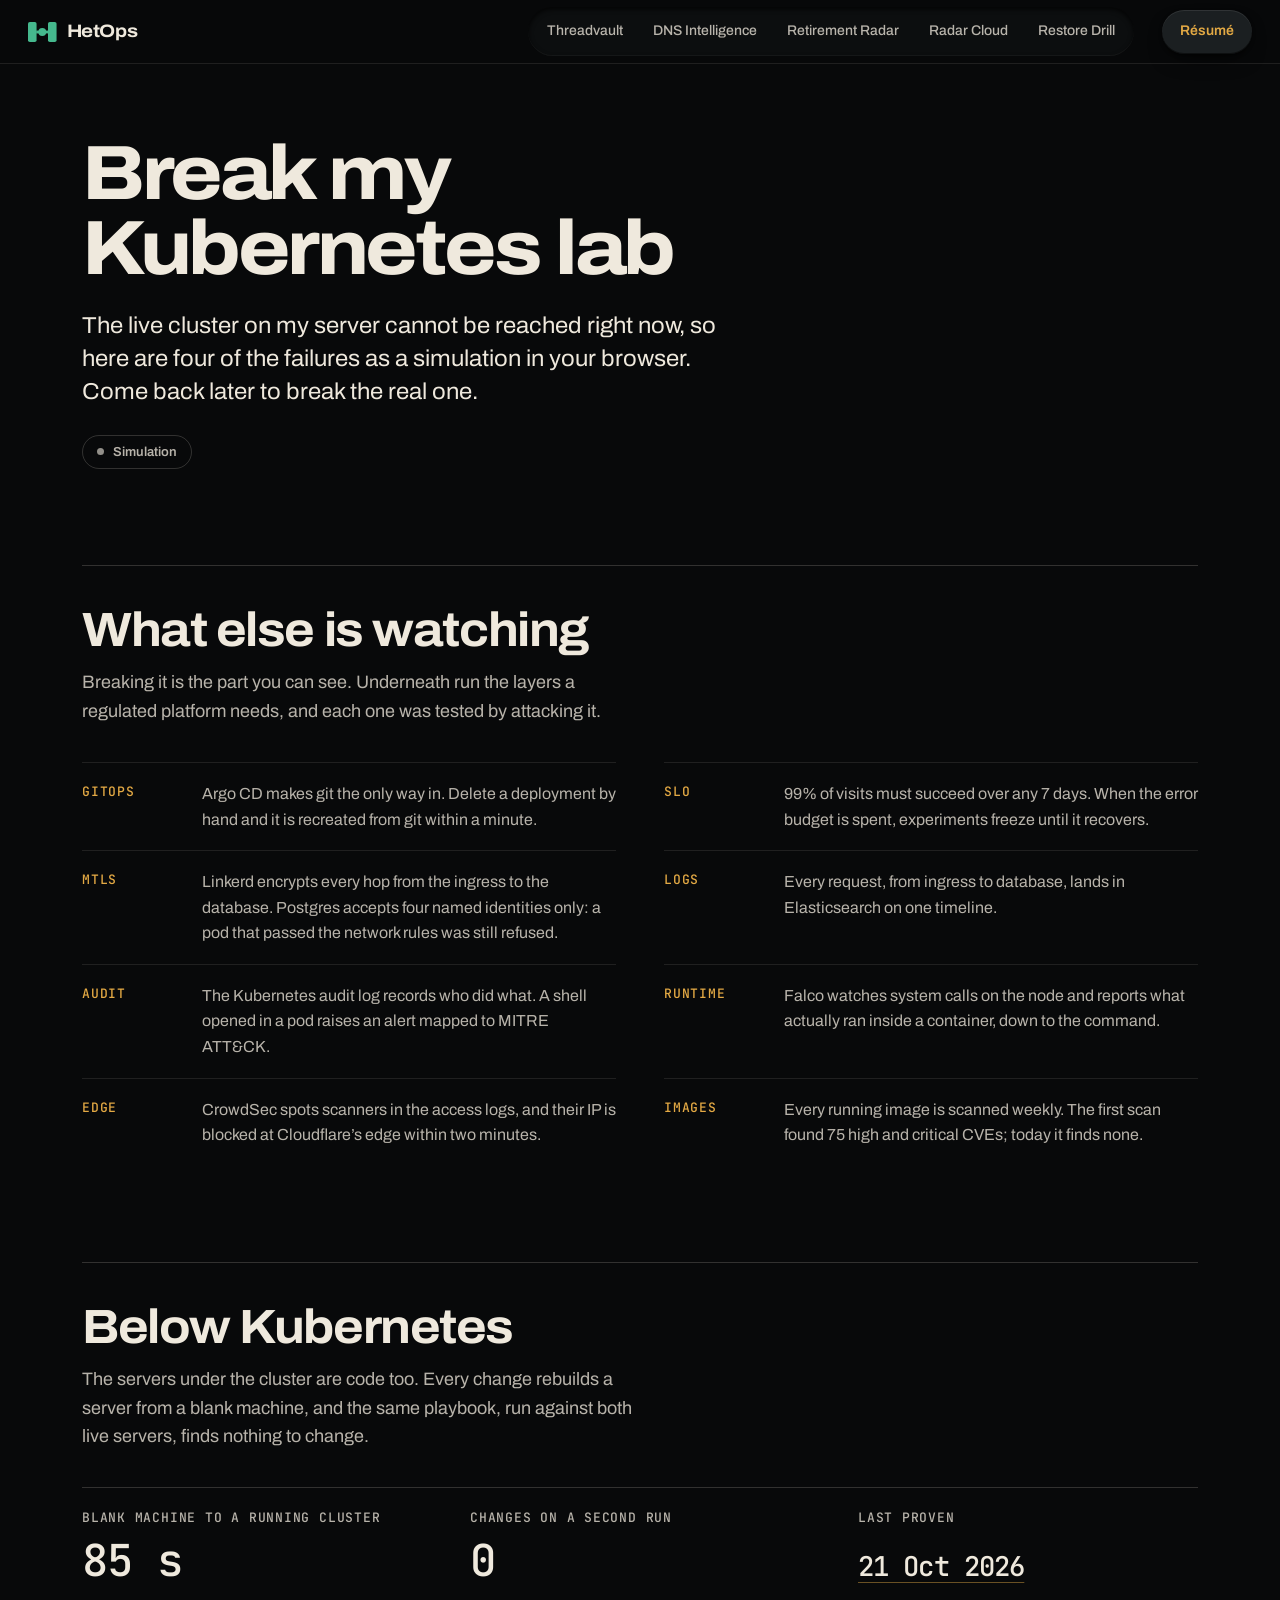
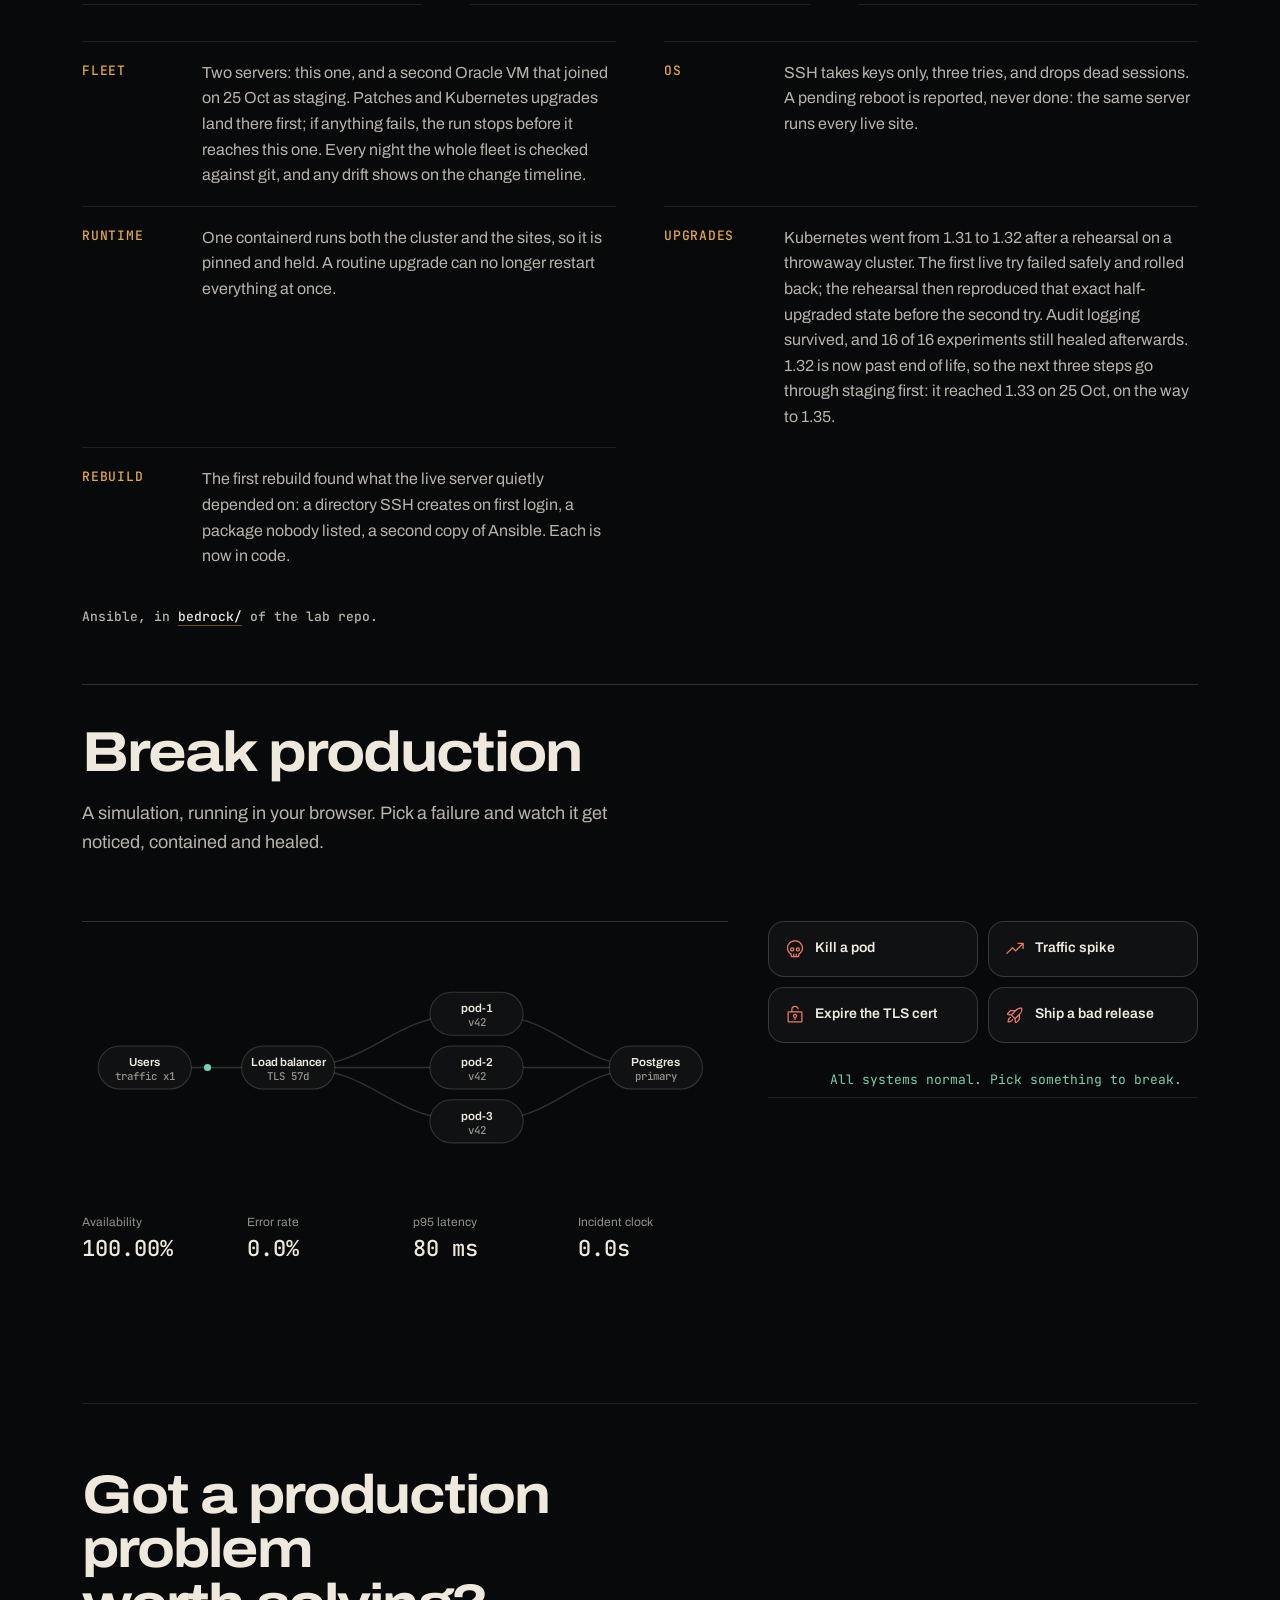
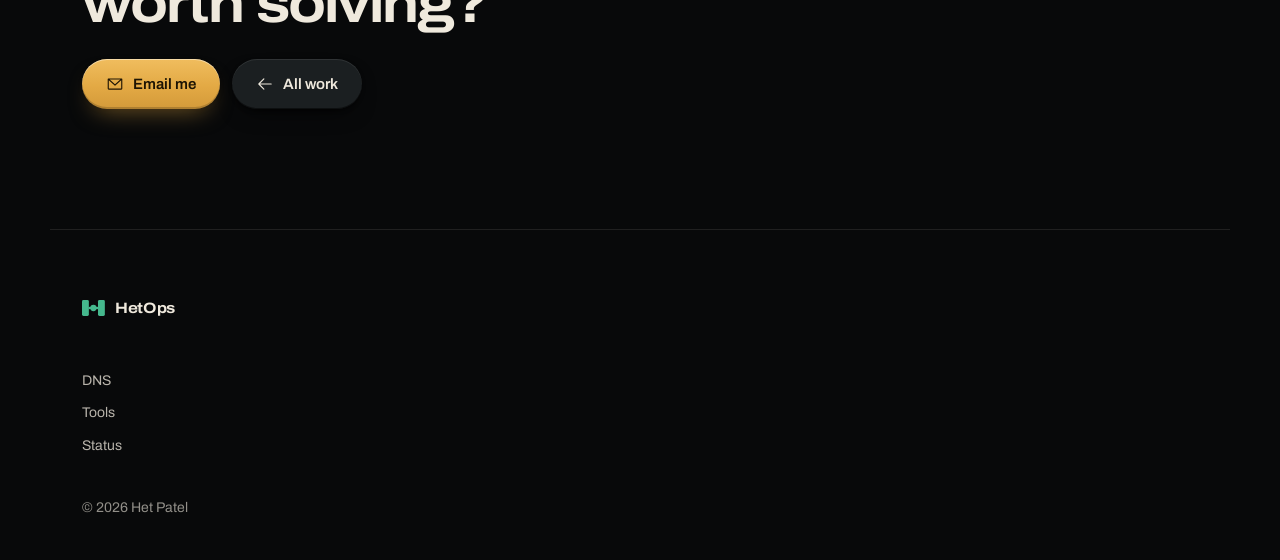
==== commit 2506c0b2: "docs(lab): staging joins the wiring diagram and the Bedrock section A second Oracle VM now gets ever" ====
--- a/lab/index.html
+++ b/lab/index.html
@@ -142,19 +142,20 @@
       </ul>
     </section>
 
-    <!-- Below Kubernetes: Bedrock, the server itself as Ansible. Figures come from the rebuild job on GitHub. -->
+    <!-- Below Kubernetes: Bedrock, the servers themselves as Ansible. Figures come from the rebuild job on GitHub. -->
     <section class="lab-watch lab-bedrock" aria-labelledby="lab-bedrock-h">
       <h2 id="lab-bedrock-h">Below Kubernetes</h2>
-      <p class="lab-watch-sub">The server under the cluster is code too. Every change to it rebuilds the whole thing from a blank machine, and the same playbook, run against the live server, finds nothing to change.</p>
+      <p class="lab-watch-sub">The servers under the cluster are code too. Every change rebuilds a server from a blank machine, and the same playbook, run against both live servers, finds nothing to change.</p>
       <dl id="lab-bedrock-proof" class="lab-bedrock-proof">
         <div><dt>Blank machine to a running cluster</dt><dd id="lab-bedrock-secs">85 s</dd></div>
         <div><dt>Changes on a second run</dt><dd id="lab-bedrock-again">0</dd></div>
         <div><dt>Last proven</dt><dd><a id="lab-bedrock-run" href="https://github.com/Het101/hetops-k8s-lab/actions/workflows/bedrock.yml" target="_blank" rel="noopener">21 Oct 2026</a></dd></div>
       </dl>
       <ul class="lab-watch-list">
+        <li><span class="lab-watch-k">Fleet</span><p>Two servers: this one, and a second Oracle VM that joined on 25 Oct as staging. Patches and Kubernetes upgrades land there first; if anything fails, the run stops before it reaches this one. Every night the whole fleet is checked against git, and any drift shows on the change timeline.</p></li>
         <li><span class="lab-watch-k">OS</span><p>SSH takes keys only, three tries, and drops dead sessions. A pending reboot is reported, never done: the same server runs every live site.</p></li>
         <li><span class="lab-watch-k">Runtime</span><p>One containerd runs both the cluster and the sites, so it is pinned and held. A routine upgrade can no longer restart everything at once.</p></li>
-        <li><span class="lab-watch-k">Upgrades</span><p>Kubernetes went from 1.31 to 1.32 after a rehearsal on a throwaway cluster. The first live try failed safely and rolled back; the rehearsal then reproduced that exact half-upgraded state before the second try. Audit logging survived, and 16 of 16 experiments still healed afterwards.</p></li>
+        <li><span class="lab-watch-k">Upgrades</span><p>Kubernetes went from 1.31 to 1.32 after a rehearsal on a throwaway cluster. The first live try failed safely and rolled back; the rehearsal then reproduced that exact half-upgraded state before the second try. Audit logging survived, and 16 of 16 experiments still healed afterwards. 1.32 is now past end of life, so the next three steps go through staging first: it reached 1.33 on 25 Oct, on the way to 1.35.</p></li>
         <li><span class="lab-watch-k">Rebuild</span><p>The first rebuild found what the live server quietly depended on: a directory SSH creates on first login, a package nobody listed, a second copy of Ansible. Each is now in code.</p></li>
       </ul>
       <p class="lab-bedrock-src">Ansible, in <a href="https://github.com/Het101/hetops-k8s-lab/tree/main/bedrock" target="_blank" rel="noopener">bedrock/</a> of the lab repo.</p>
--- a/styles.css
+++ b/styles.css
@@ -416,9 +416,10 @@
 .wiring { margin-top: 18px; padding: 34px 44px 30px; border: 1px solid var(--line); border-radius: 22px; background: var(--ink-2); }
 .wiring h3 { font-size: 19px; margin-bottom: 26px; }
 .wire-grid { display: grid; grid-template-columns: minmax(0, 0.9fr) 110px minmax(0, 1.5fr) 130px minmax(0, 0.9fr);
-  grid-template-areas: "visit a1 host a2 r2" "dns . host a3 r2" ". . host a4 gh"; gap: 12px 0; align-items: center; }
+  grid-template-areas: "visit a1 host a2 r2" "dns . host a3 r2" "stage a5 host a4 gh"; gap: 12px 0; align-items: center; }
 .w-visit { grid-area: visit; } .w-dns { grid-area: dns; } .w-host { grid-area: host; } .w-r2 { grid-area: r2; } .w-gh { grid-area: gh; }
 .w-a1 { grid-area: a1; } .w-a2 { grid-area: a2; } .w-a3 { grid-area: a3; } .w-a4 { grid-area: a4; }
+.w-stage { grid-area: stage; } .w-a5 { grid-area: a5; }
 .wnode { display: grid; gap: 4px; padding: 14px 16px; border: 1px solid var(--line); border-radius: 12px; background: var(--ink); }
 .wnode b { font-size: 15px; }
 .wnode small { font-size: 12.5px; color: var(--text-3); line-height: 1.45; }
@@ -441,7 +442,7 @@
 .wlink i { position: absolute; left: 8px; right: 8px; top: calc(50% - 3px); height: 6px; opacity: 0.95;
   background: radial-gradient(circle, var(--gold-hi) 0 2.4px, transparent 3px) 0 0 / 6px 6px no-repeat; animation: packet 2.6s linear infinite; }
 .wlink.back i { animation-direction: reverse; }
-.w-a2 i { animation-delay: -0.9s; } .w-a3 i { animation-delay: -1.7s; } .w-a4 i { animation-delay: -0.4s; animation-duration: 3.4s; }
+.w-a2 i { animation-delay: -0.9s; } .w-a3 i { animation-delay: -1.7s; } .w-a4 i { animation-delay: -0.4s; animation-duration: 3.4s; } .w-a5 i { animation-delay: -2.1s; }
 @keyframes packet { from { background-position: 0 0; opacity: 0; } 12% { opacity: 1; } 88% { opacity: 1; } to { background-position: 100% 0; opacity: 0; } }
 .sr { position: absolute; width: 1px; height: 1px; overflow: hidden; clip: rect(0 0 0 0); white-space: nowrap; }
 
@@ -607,8 +608,8 @@
   .foot-top { grid-template-columns: repeat(2, minmax(0, 1fr)); gap: 32px 20px; }
   .foot-brand { grid-column: 1 / -1; }
   .wiring { padding: 24px 18px; }
-  .wire-grid { grid-template-columns: minmax(0, 1fr); grid-template-areas: "visit" "dns" "a1" "host" "a2" "r2" "a3" "a4" "gh"; gap: 8px; }
-  .w-a3, .w-a4 { display: none; }
+  .wire-grid { grid-template-columns: minmax(0, 1fr); grid-template-areas: "visit" "dns" "a1" "host" "a2" "r2" "a3" "a4" "gh" "stage" "a5"; gap: 8px; }
+  .w-a3, .w-a4, .w-a5 { display: none; }
   .wlink { height: 40px; }
   .wlink::before { left: 50%; right: auto; top: 4px; bottom: 6px; width: 1px; height: auto; background: repeating-linear-gradient(var(--gold) 0 5px, transparent 5px 9px); }
   .wlink::after { right: auto; left: calc(50% - 4px); top: auto; bottom: 2px; border: 4px solid transparent; border-top: 6px solid var(--gold); border-bottom: 0; }
@@ -1019,12 +1020,13 @@
 .nf .ctas { margin-top: 12px; }
 
 /* ── Writing (/writing/…): long-form reading ─────────────────── */
-.wr { max-width: 70ch; }
+/* 70ch measured the column's own 16px font, about 590px; this is ~72 characters of the body text, centred. */
+.wr { max-width: 760px; margin-inline: auto; }
 .wr-meta { display: flex; flex-wrap: wrap; gap: 6px 16px; font: 500 13px var(--mono); color: var(--text-3); }
 .wr-meta span:first-child { color: var(--gold); }
 .wr h1 { margin-top: 16px; font-size: clamp(2.2rem, 4.6vw, 3.6rem); font-stretch: 108%; font-weight: 760; letter-spacing: -0.04em; line-height: 1.04; }
 .wr-dek { margin-top: 20px; font-size: 20px; line-height: 1.5; color: var(--text); }
-.wr-body { margin-top: 56px; padding-top: 32px; border-top: 1px solid var(--line-2); font-size: 18px; line-height: 1.75; color: var(--text-2); }
+.wr-body { margin-top: 56px; padding-top: 32px; border-top: 1px solid var(--line-2); font-size: clamp(18px, 1.05vw + 4px, 20px); line-height: 1.75; color: var(--text-2); }
 .wr-body > * + * { margin-top: 1.1em; }
 .wr-body h2 { margin-top: 2.4em; font-size: 28px; color: var(--text); scroll-margin-top: calc(var(--nav-h) + 24px); }
 .wr-body h3 { margin-top: 1.8em; font-size: 21px; color: var(--text); }
@@ -1312,8 +1314,9 @@
 .work-index a.on { background: var(--plate-2); box-shadow: var(--raised); }
 
 /* The Threadvault stage: an instrument window, not a porthole. The gold line traces the frame as the story moves. */
+/* It sticks below the work index (nav + 10px + ~56px), not under it, and shrinks to fit short windows. */
 .stage {
-  width: min(100%, 560px); aspect-ratio: 5 / 4; border-radius: 22px; clip-path: none;
+  top: calc(var(--nav-h) + 84px); width: min(100%, 560px, (100dvh - var(--nav-h) - 120px) * 1.25); aspect-ratio: 5 / 4; border-radius: 22px; clip-path: none;
   background: linear-gradient(180deg, var(--plate-2), var(--plate)); box-shadow: var(--raised);
 }
 .stage::before {
@@ -1364,6 +1367,7 @@
   .btn, .key, .nav-links a, .pre-aperture { transition: none; }
 }
 @media (max-width: 760px) { .eye-body.docked { inset: auto 12px 88px auto; } }
+@media (max-width: 1024px) { .stage { top: calc(var(--nav-h) + 72px); } }
 
 /* Hero: the same night sky the dive flies into, two star layers twinkling out of step. Pure CSS, no GPU cost. */
 .hero { position: relative; isolation: isolate; }
@@ -1385,3 +1389,86 @@
 }
 @keyframes twinkle { from { opacity: 0.35; } to { opacity: 1; } }
 @media (prefers-reduced-motion: reduce) { .hero::before, .hero::after { animation: none; opacity: 0.7; } }
+
+/* ── Work as a console (22 Oct): pick a tool on the left, it opens in the one viewer on the right. Every screenshot sits
+   in the same 16:10 glass, anchored top left, so no two tools ever show at different sizes. ── */
+.console { display: grid; grid-template-columns: minmax(0, 0.82fr) minmax(0, 1.18fr); gap: 40px; align-items: start; }
+.console-list { display: grid; gap: 6px; }
+.tool-item { border-radius: 18px; transition: background var(--t-base) var(--ease), box-shadow var(--t-base) var(--ease); scroll-margin-top: calc(var(--nav-h) + 24px); }
+.tool-item.on { background: linear-gradient(180deg, var(--plate-2), var(--plate)); box-shadow: var(--raised); }
+.tool-tab {
+  display: grid; grid-template-columns: 30px minmax(0, 1fr) auto; gap: 14px; align-items: center; width: 100%; min-height: 64px; padding: 14px 18px;
+  border: 0; border-radius: 18px; background: none; color: var(--text-2); font: inherit; text-align: left; cursor: pointer; transition: color var(--t-base) var(--ease), background var(--t-base) var(--ease);
+}
+.tool-tab img { width: 30px; height: 30px; border-radius: 8px; }
+.tool-tab b { display: block; font-size: 17px; font-weight: 650; color: inherit; }
+.tool-tab small { display: block; margin-top: 1px; font-size: 13px; color: var(--text-3); }
+.tool-item:not(.on) .tool-tab:hover { color: var(--text); background: rgba(255, 255, 255, 0.025); }
+.tool-item.on .tool-tab { color: var(--text); }
+.chip-k { font: 600 12px var(--mono); font-style: normal; color: var(--text-3); padding: 4px 8px; border-radius: 999px; background: var(--well); box-shadow: var(--inset); white-space: nowrap; }
+.tool-tab .led, .vurl .led { opacity: 1; width: 9px; height: 9px; background: radial-gradient(circle at 35% 30%, #b7f3d8, var(--moss) 55%, #1f6b50); box-shadow: 0 0 0 3px rgba(69, 184, 141, 0.12), 0 0 9px rgba(69, 184, 141, 0.45); }
+.tool-body { display: none; padding: 0 22px 22px 62px; }
+.tool-item.on .tool-body { display: block; animation: tool-in var(--t-enter) var(--ease); }
+@keyframes tool-in { from { opacity: 0; transform: translateY(6px); } }
+.tool-body .problem { margin: 0; font-size: 17px; line-height: 1.45; }
+.tool-body p:not(.problem) { margin-top: 10px; font-size: 15px; color: var(--text-2); max-width: 56ch; }
+.tool-body p a { color: var(--moss-text); }
+.tool-body .cmd code { margin-top: 0; }
+.beats { display: grid; gap: 12px; margin: 14px 0 0; padding: 0 0 0 16px; border-left: 1px solid var(--line-2); list-style: none; }
+.beats li { position: relative; font-size: 14.5px; line-height: 1.5; color: var(--text-2); }
+.beats li::before { content: ""; position: absolute; left: -20px; top: 6px; width: 7px; height: 7px; border-radius: 50%; background: var(--text-3); }
+.beats li.bad::before { background: var(--err); }
+.beats li.good::before { background: var(--gold); box-shadow: 0 0 8px rgba(227, 169, 68, 0.6); }
+.beats b { display: block; font-size: 14.5px; color: var(--text); }
+.beats code { font-size: 12.5px; color: var(--err); }
+.tool-keys { display: flex; flex-wrap: wrap; gap: 10px; margin-top: 18px; }
+.tool-keys .btn { height: 40px; padding: 0 16px; font-size: 14px; }
+
+.viewer { position: sticky; top: calc(var(--nav-h) + 24px); }
+.vwin { position: relative; padding: 10px; border-radius: 20px; background: linear-gradient(180deg, var(--plate-2), var(--plate)); box-shadow: var(--raised), 0 40px 80px -40px rgba(0, 0, 0, 0.9); }
+/* Which tool of five: a gold line along the top edge of the frame. */
+.vwin::before { content: ""; position: absolute; left: 20px; right: 20px; top: 0; height: 2px; border-radius: 2px; background: var(--gold); box-shadow: 0 0 8px rgba(227, 169, 68, 0.6);
+  transform-origin: left; transform: scaleX(var(--pos, 0.2)); transition: transform var(--t-enter) var(--ease); }
+.vbar { display: flex; align-items: center; gap: 10px; padding: 2px 4px 10px; }
+.vdots { display: flex; gap: 6px; } .vdots i { width: 9px; height: 9px; border-radius: 50%; background: #2a2e30; }
+.vurl { display: inline-flex; align-items: center; gap: 8px; min-width: 0; padding: 6px 12px; border-radius: 9px; background: var(--well); box-shadow: var(--inset); font: 500 13px var(--mono); color: var(--text-2); white-space: nowrap; overflow: hidden; }
+.vurl .led[hidden] { display: none; }
+.vbar .chip-k { margin-left: auto; }
+.vglass { position: relative; aspect-ratio: 16 / 10; overflow: hidden; border-radius: 12px; background: var(--glass); box-shadow: inset 0 3px 10px #000, 0 0 0 1px rgba(255, 255, 255, 0.04); cursor: zoom-in; }
+.vshot { position: absolute; inset: 0; margin: 0; opacity: 0; transform: translateX(3%) scale(1.02); pointer-events: none;
+  transition: opacity var(--t-enter) var(--ease), transform 0.7s var(--ease); }
+.vshot.was { transform: translateX(-3%) scale(0.99); }
+.vshot.on { opacity: 1; transform: none; pointer-events: auto; }
+.vshot img { display: block; width: 100%; height: 100%; object-fit: cover; object-position: top left; }
+.vshot.term { background: #0e1117; }
+.vshot.term img { object-fit: contain; object-position: center; }
+.vshot.vrule { display: grid; place-items: center; padding: 6%; background: radial-gradient(120% 90% at 50% 0%, #131719, var(--glass) 70%); cursor: default; }
+.vshot.vrule .rule { width: min(100%, 480px); }
+/* Each switch, a faint gold scan sweeps the glass, like an instrument refreshing. */
+.vglass::after { content: ""; position: absolute; left: 0; right: 0; top: 0; height: 22%; z-index: 3; pointer-events: none; opacity: 0;
+  background: linear-gradient(transparent, rgba(227, 169, 68, 0.16), transparent); transform: translateY(-100%); }
+.vglass.sweep::after { animation: vsweep 0.8s var(--ease); }
+@keyframes vsweep { 0% { opacity: 1; transform: translateY(-100%); } 100% { opacity: 0; transform: translateY(460%); } }
+.vglass .loupe { z-index: 4; }
+.vglass:hover .loupe:not([hidden]) { opacity: 1; scale: 1; }
+.vthumbs { display: grid; grid-template-columns: repeat(5, minmax(0, 1fr)); gap: 8px; margin-top: 12px; padding: 8px; border-radius: 16px; background: var(--well); box-shadow: var(--inset); }
+.vthumbs button { display: grid; gap: 6px; padding: 0; border: 0; background: none; color: var(--text-3); font: 600 12px var(--sans); cursor: pointer; transition: color var(--t-base) var(--ease); }
+.vthumbs img { width: 100%; aspect-ratio: 16 / 10; object-fit: cover; object-position: top left; border-radius: 7px; opacity: 0.45; outline: 2px solid transparent; outline-offset: 2px; transition: opacity var(--t-base) var(--ease), outline-color var(--t-base) var(--ease); }
+.vthumbs .vt-rule img { object-fit: contain; padding: 16%; background: var(--plate); }
+.vthumbs button:hover img { opacity: 0.8; }
+.vthumbs button.on { color: var(--text); }
+.vthumbs button.on img { opacity: 1; outline-color: var(--gold); }
+
+@media (max-width: 960px) {
+  .console { grid-template-columns: minmax(0, 1fr); gap: 16px; }
+  .viewer { order: -1; top: calc(var(--nav-h) + 8px); z-index: 5; }
+  .vthumbs { display: none; }
+  .vwin { padding: 8px; border-radius: 16px; }
+  .vdots { display: none; }
+  .tool-body { padding: 0 18px 18px; }
+  .vglass { cursor: default; }
+}
+@media (prefers-reduced-motion: reduce) {
+  .vshot, .vwin::before { transition: none; }
+  .vglass.sweep::after, .tool-item.on .tool-body { animation: none; }
+}
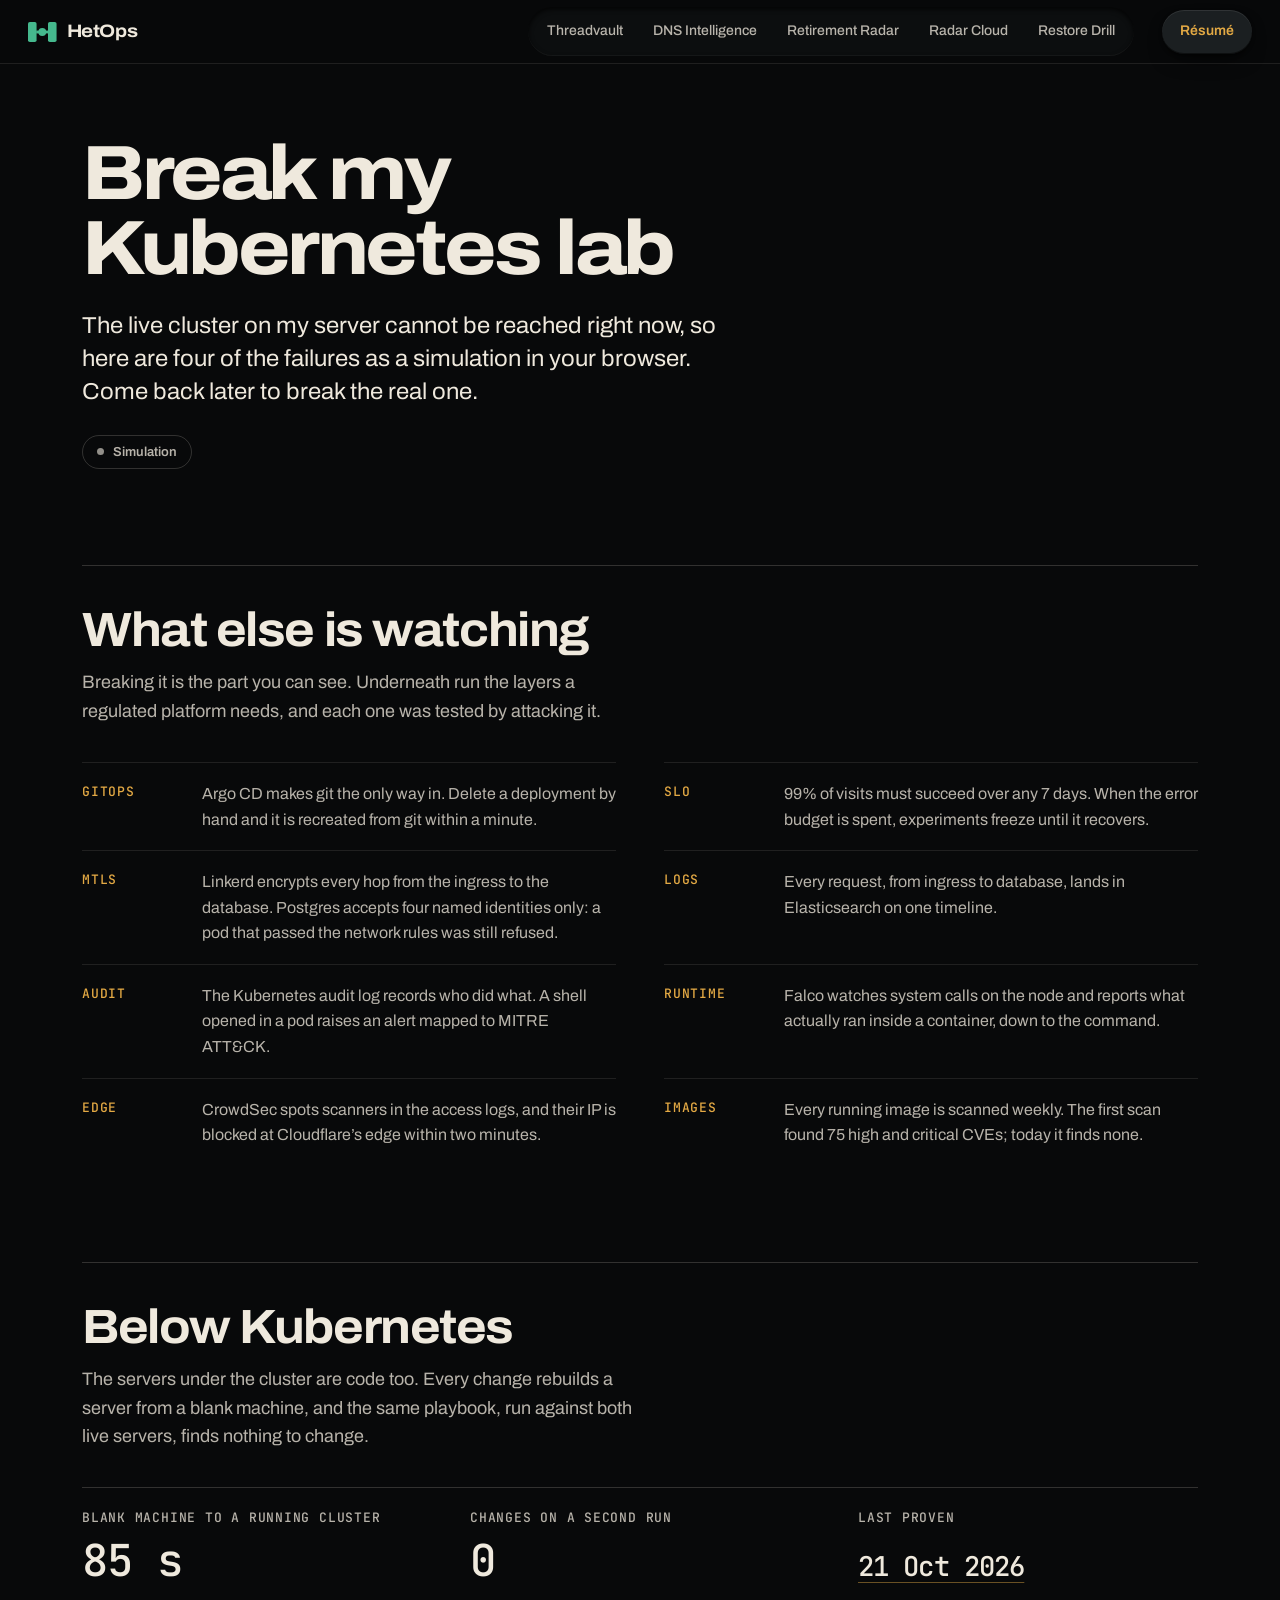
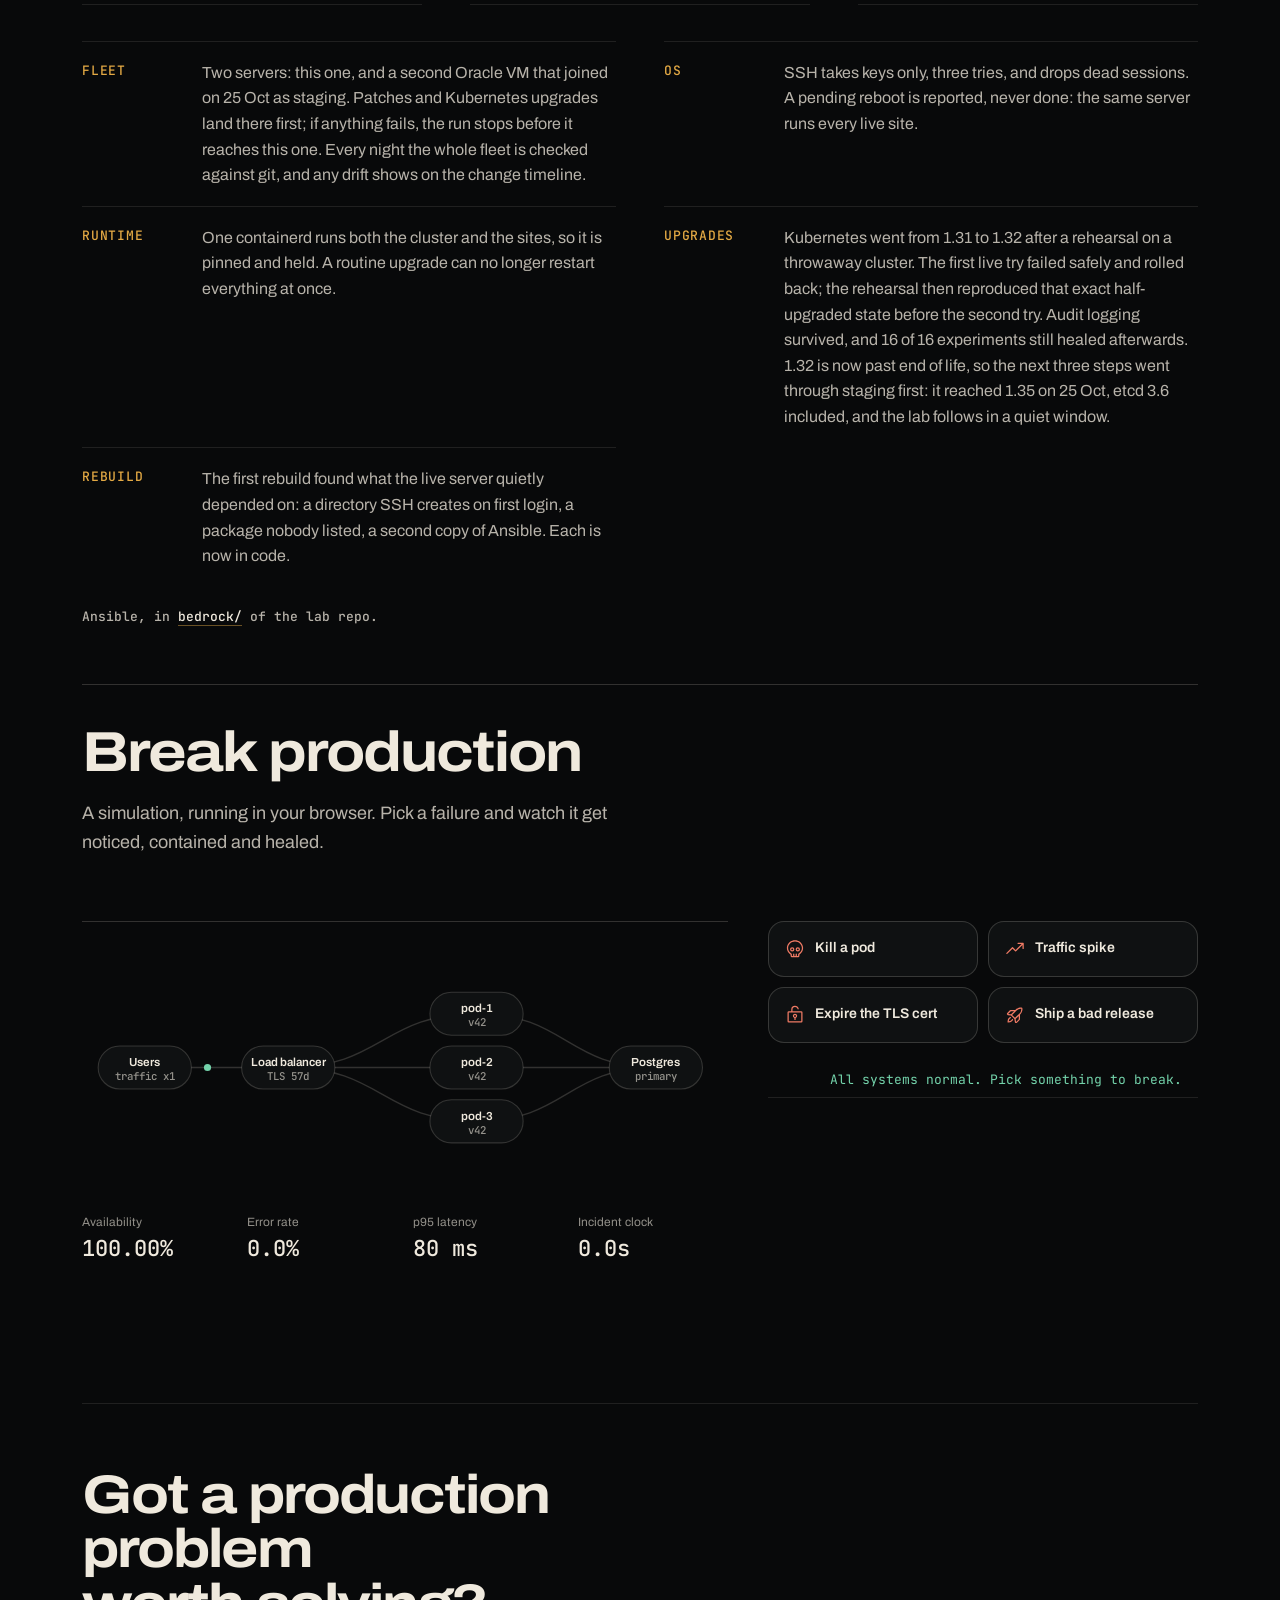
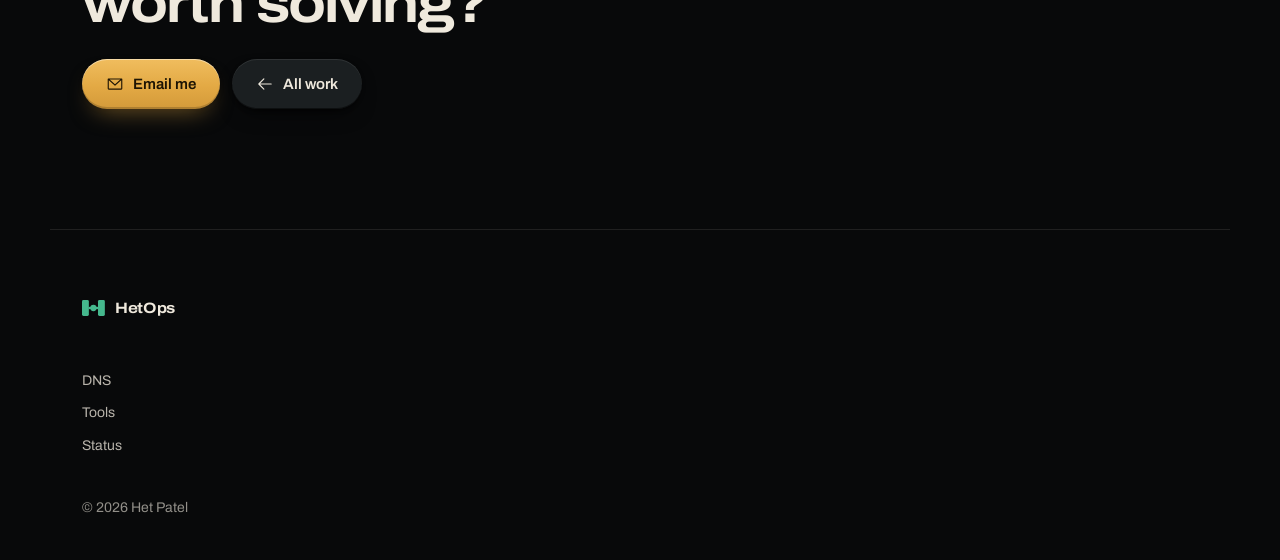
==== commit 9b340275: "docs(lab): staging reached Kubernetes 1.35" ====
--- a/lab/index.html
+++ b/lab/index.html
@@ -155,7 +155,7 @@
         <li><span class="lab-watch-k">Fleet</span><p>Two servers: this one, and a second Oracle VM that joined on 25 Oct as staging. Patches and Kubernetes upgrades land there first; if anything fails, the run stops before it reaches this one. Every night the whole fleet is checked against git, and any drift shows on the change timeline.</p></li>
         <li><span class="lab-watch-k">OS</span><p>SSH takes keys only, three tries, and drops dead sessions. A pending reboot is reported, never done: the same server runs every live site.</p></li>
         <li><span class="lab-watch-k">Runtime</span><p>One containerd runs both the cluster and the sites, so it is pinned and held. A routine upgrade can no longer restart everything at once.</p></li>
-        <li><span class="lab-watch-k">Upgrades</span><p>Kubernetes went from 1.31 to 1.32 after a rehearsal on a throwaway cluster. The first live try failed safely and rolled back; the rehearsal then reproduced that exact half-upgraded state before the second try. Audit logging survived, and 16 of 16 experiments still healed afterwards. 1.32 is now past end of life, so the next three steps go through staging first: it reached 1.33 on 25 Oct, on the way to 1.35.</p></li>
+        <li><span class="lab-watch-k">Upgrades</span><p>Kubernetes went from 1.31 to 1.32 after a rehearsal on a throwaway cluster. The first live try failed safely and rolled back; the rehearsal then reproduced that exact half-upgraded state before the second try. Audit logging survived, and 16 of 16 experiments still healed afterwards. 1.32 is now past end of life, so the next three steps went through staging first: it reached 1.35 on 25 Oct, etcd 3.6 included, and the lab follows in a quiet window.</p></li>
         <li><span class="lab-watch-k">Rebuild</span><p>The first rebuild found what the live server quietly depended on: a directory SSH creates on first login, a package nobody listed, a second copy of Ansible. Each is now in code.</p></li>
       </ul>
       <p class="lab-bedrock-src">Ansible, in <a href="https://github.com/Het101/hetops-k8s-lab/tree/main/bedrock" target="_blank" rel="noopener">bedrock/</a> of the lab repo.</p>
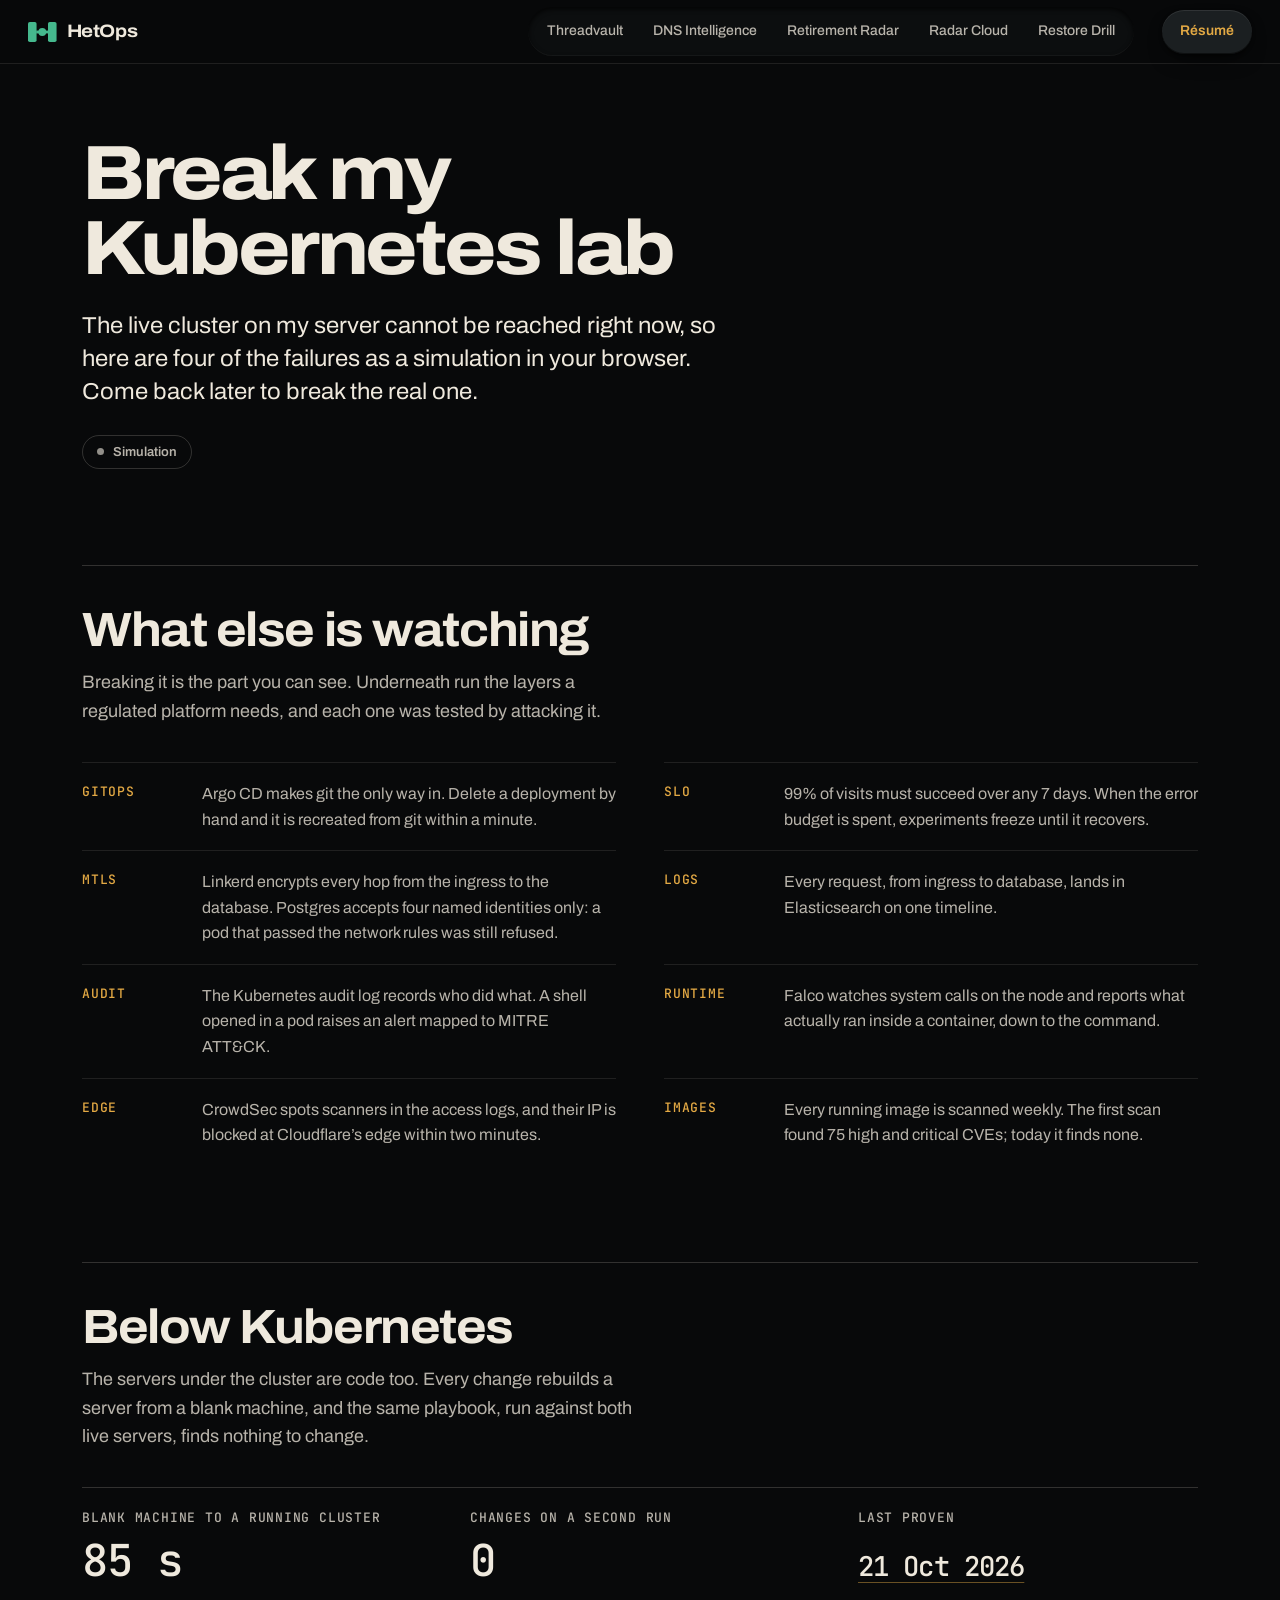
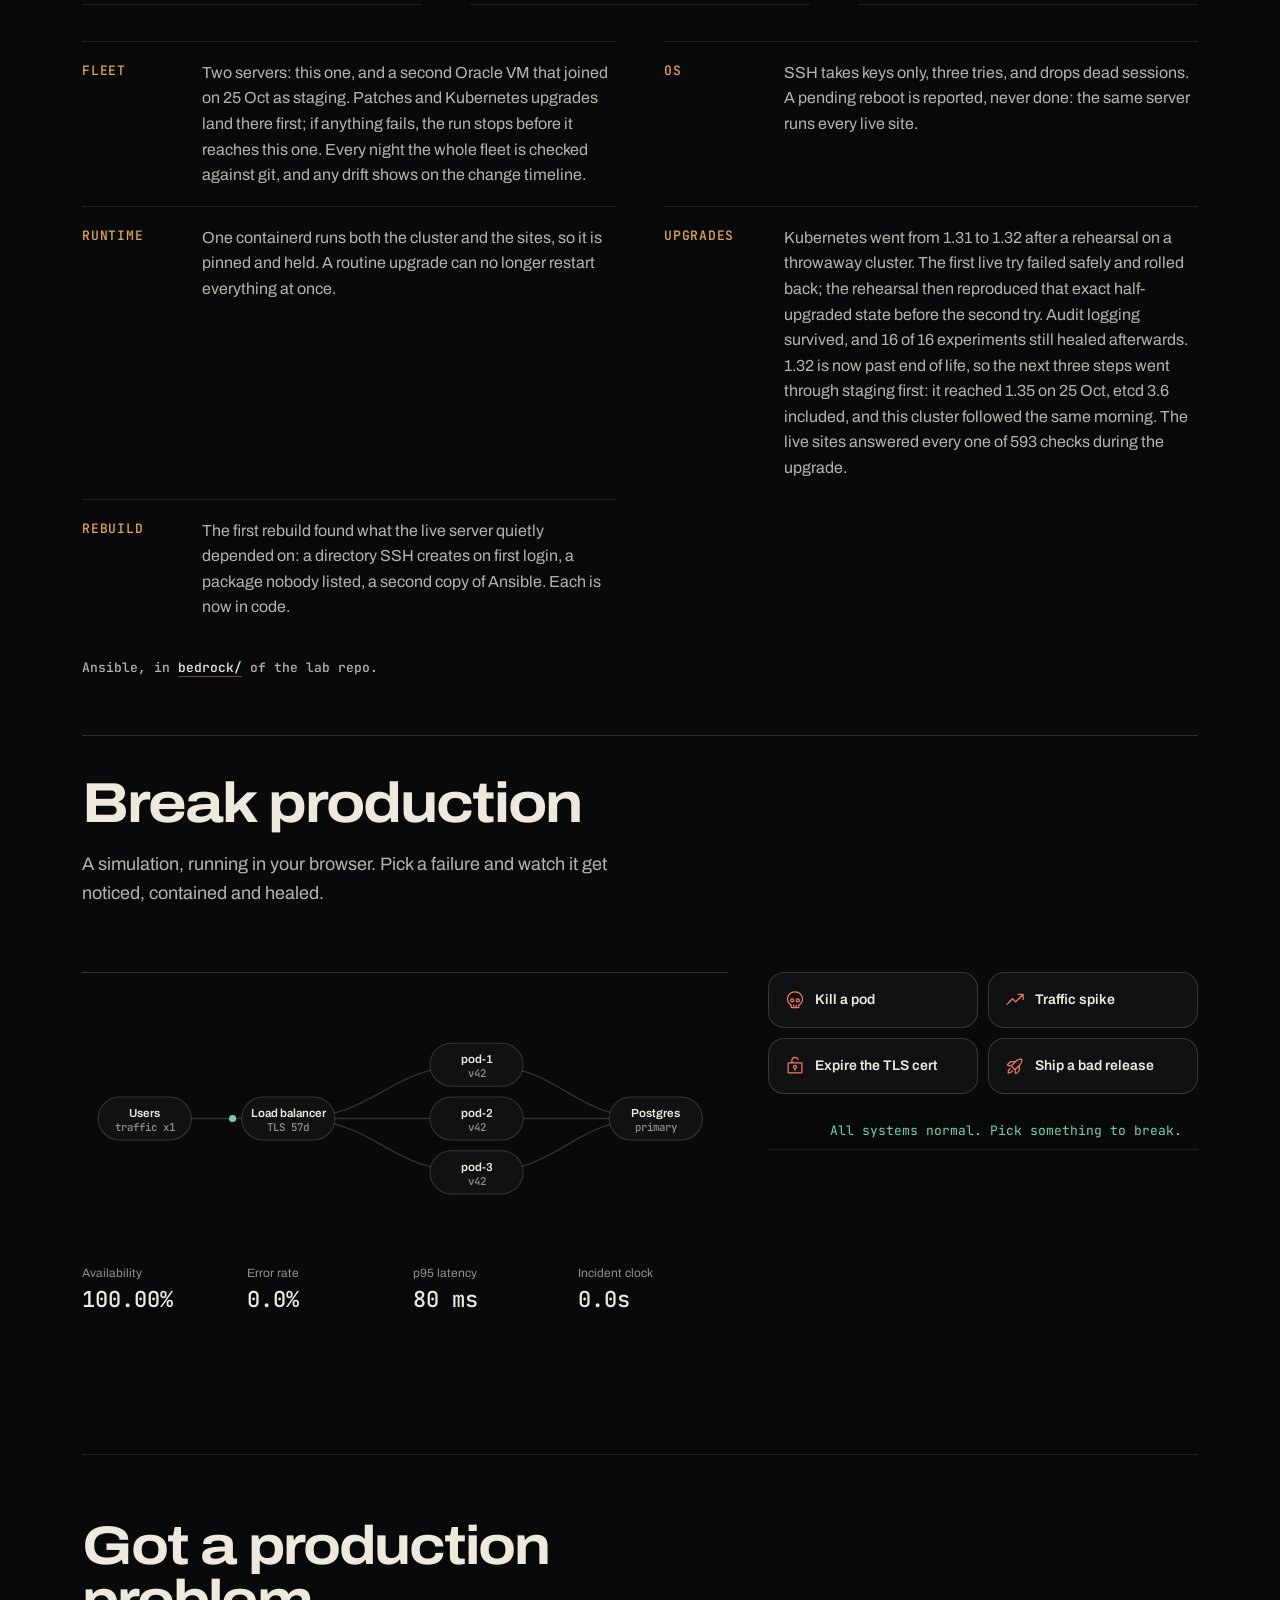
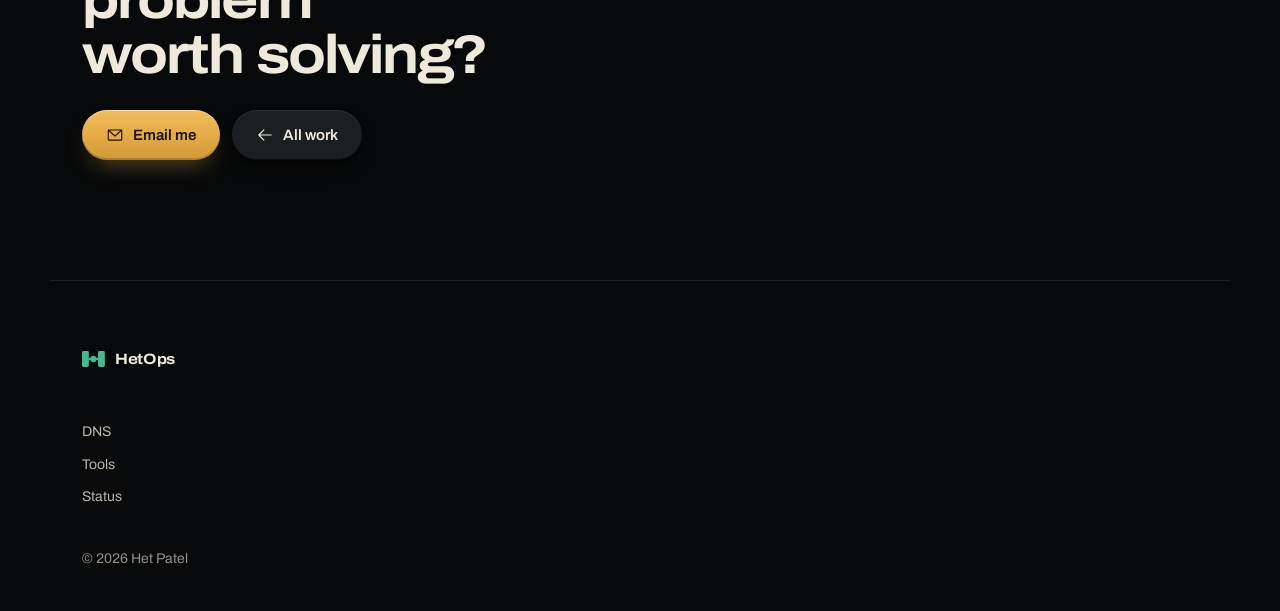
==== commit 7af8a385: "docs(lab): the lab cluster is on Kubernetes 1.35" ====
--- a/lab/index.html
+++ b/lab/index.html
@@ -155,7 +155,7 @@
         <li><span class="lab-watch-k">Fleet</span><p>Two servers: this one, and a second Oracle VM that joined on 25 Oct as staging. Patches and Kubernetes upgrades land there first; if anything fails, the run stops before it reaches this one. Every night the whole fleet is checked against git, and any drift shows on the change timeline.</p></li>
         <li><span class="lab-watch-k">OS</span><p>SSH takes keys only, three tries, and drops dead sessions. A pending reboot is reported, never done: the same server runs every live site.</p></li>
         <li><span class="lab-watch-k">Runtime</span><p>One containerd runs both the cluster and the sites, so it is pinned and held. A routine upgrade can no longer restart everything at once.</p></li>
-        <li><span class="lab-watch-k">Upgrades</span><p>Kubernetes went from 1.31 to 1.32 after a rehearsal on a throwaway cluster. The first live try failed safely and rolled back; the rehearsal then reproduced that exact half-upgraded state before the second try. Audit logging survived, and 16 of 16 experiments still healed afterwards. 1.32 is now past end of life, so the next three steps went through staging first: it reached 1.35 on 25 Oct, etcd 3.6 included, and the lab follows in a quiet window.</p></li>
+        <li><span class="lab-watch-k">Upgrades</span><p>Kubernetes went from 1.31 to 1.32 after a rehearsal on a throwaway cluster. The first live try failed safely and rolled back; the rehearsal then reproduced that exact half-upgraded state before the second try. Audit logging survived, and 16 of 16 experiments still healed afterwards. 1.32 is now past end of life, so the next three steps went through staging first: it reached 1.35 on 25 Oct, etcd 3.6 included, and this cluster followed the same morning. The live sites answered every one of 593 checks during the upgrade.</p></li>
         <li><span class="lab-watch-k">Rebuild</span><p>The first rebuild found what the live server quietly depended on: a directory SSH creates on first login, a package nobody listed, a second copy of Ansible. Each is now in code.</p></li>
       </ul>
       <p class="lab-bedrock-src">Ansible, in <a href="https://github.com/Het101/hetops-k8s-lab/tree/main/bedrock" target="_blank" rel="noopener">bedrock/</a> of the lab repo.</p>
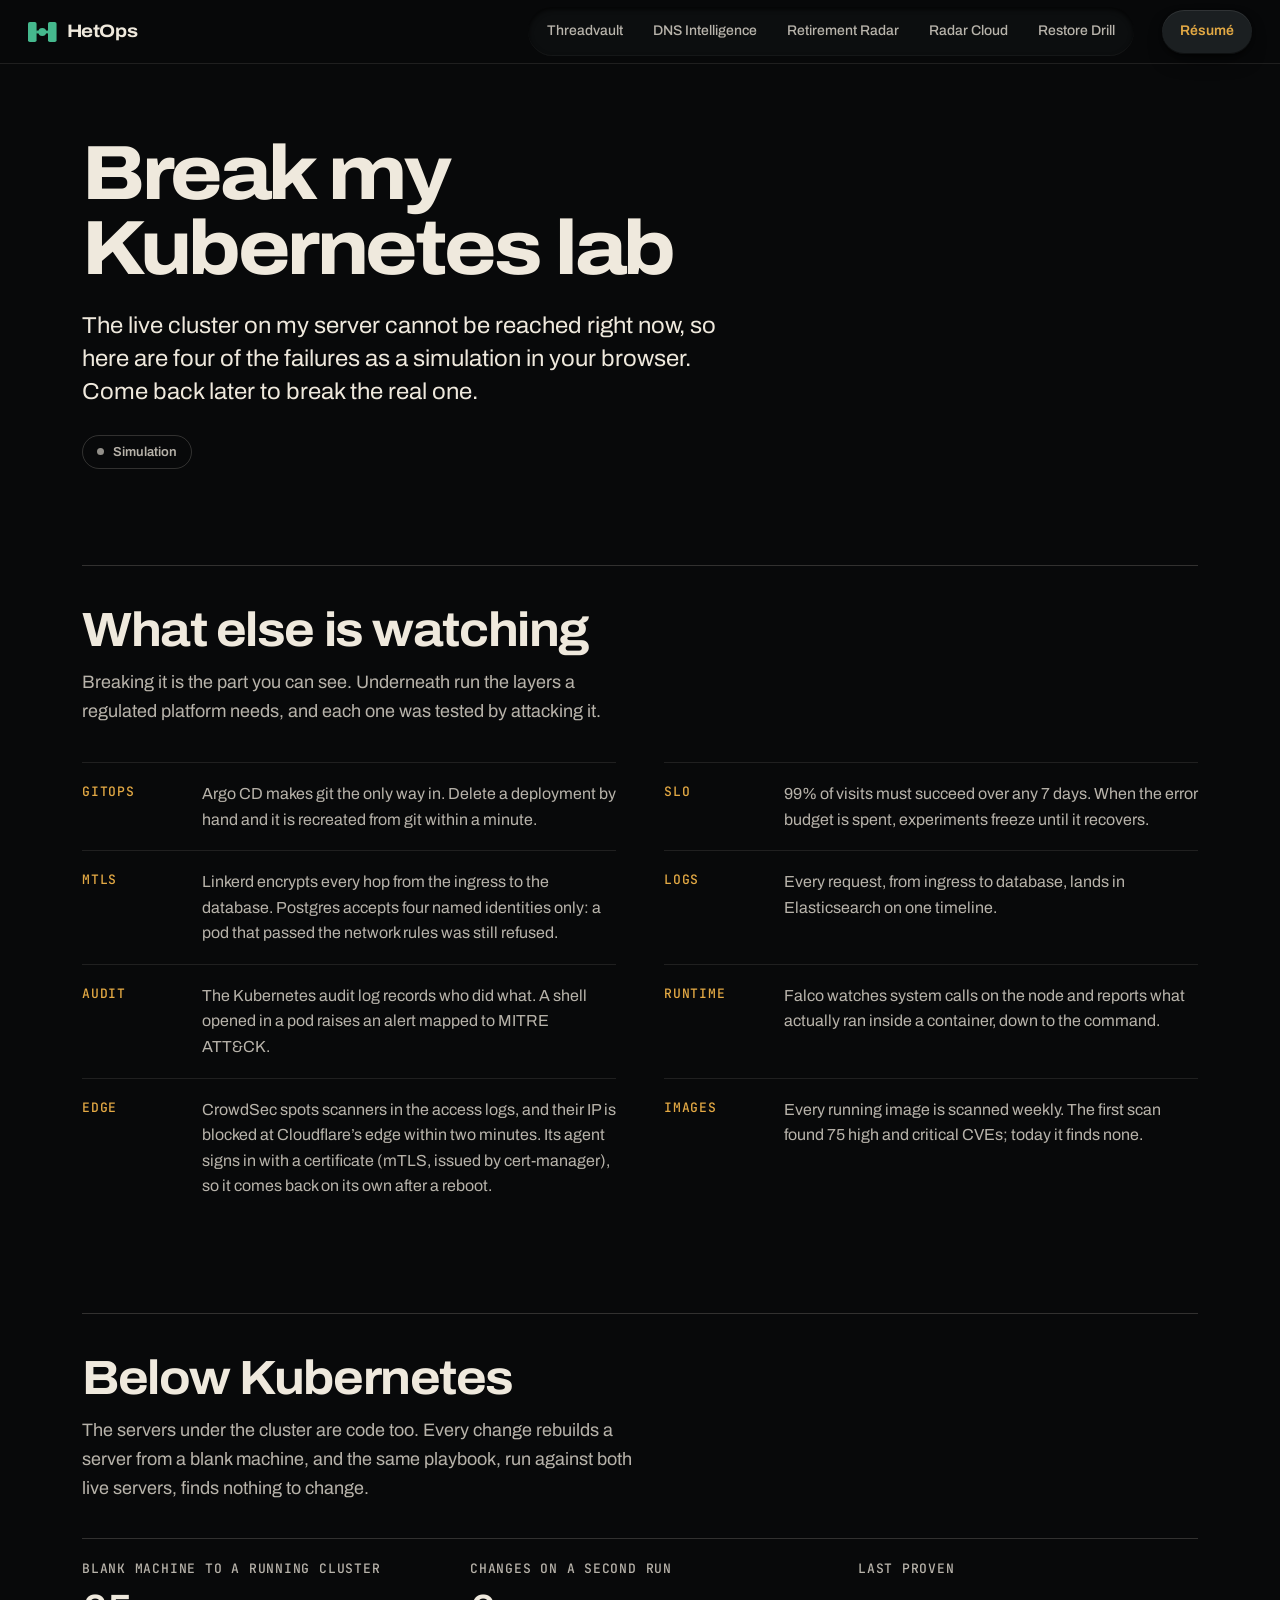
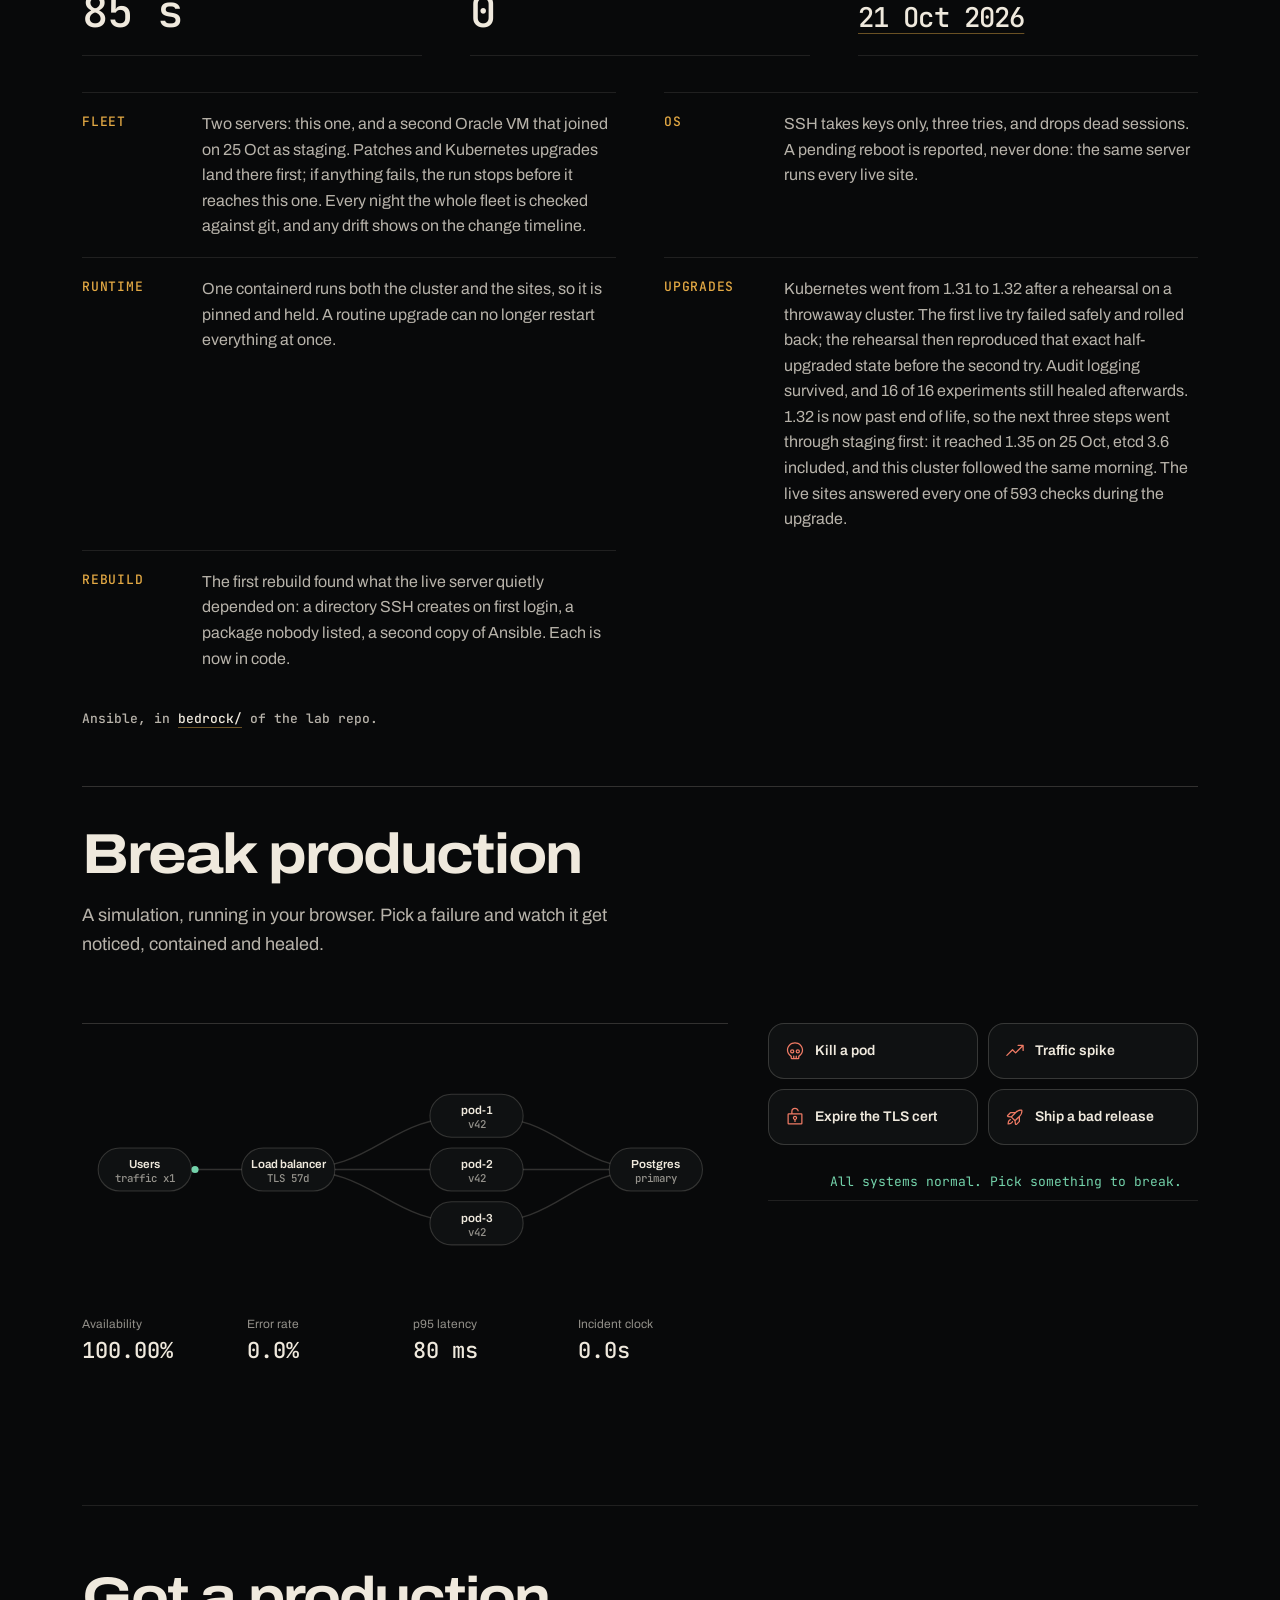
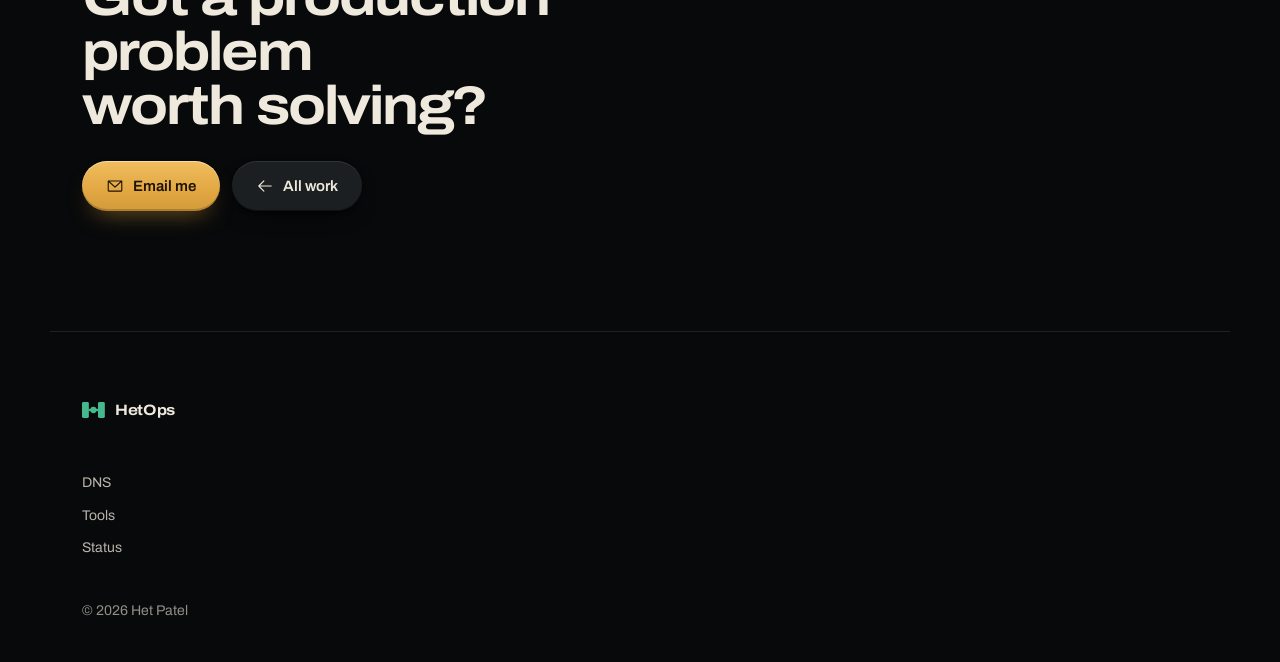
==== commit ec18be04: "docs(lab): CrowdSec's agent signs in with mTLS" ====
--- a/lab/index.html
+++ b/lab/index.html
@@ -137,7 +137,7 @@
         <li><span class="lab-watch-k">Logs</span><p>Every request, from ingress to database, lands in Elasticsearch on one timeline.</p></li>
         <li><span class="lab-watch-k">Audit</span><p>The Kubernetes audit log records who did what. A shell opened in a pod raises an alert mapped to MITRE ATT&amp;CK.</p></li>
         <li><span class="lab-watch-k">Runtime</span><p>Falco watches system calls on the node and reports what actually ran inside a container, down to the command.</p></li>
-        <li><span class="lab-watch-k">Edge</span><p>CrowdSec spots scanners in the access logs, and their IP is blocked at Cloudflare&rsquo;s edge within two minutes.</p></li>
+        <li><span class="lab-watch-k">Edge</span><p>CrowdSec spots scanners in the access logs, and their IP is blocked at Cloudflare&rsquo;s edge within two minutes. Its agent signs in with a certificate (mTLS, issued by cert-manager), so it comes back on its own after a reboot.</p></li>
         <li><span class="lab-watch-k">Images</span><p>Every running image is scanned weekly. The first scan found 75 high and critical CVEs; today it finds none.</p></li>
       </ul>
     </section>
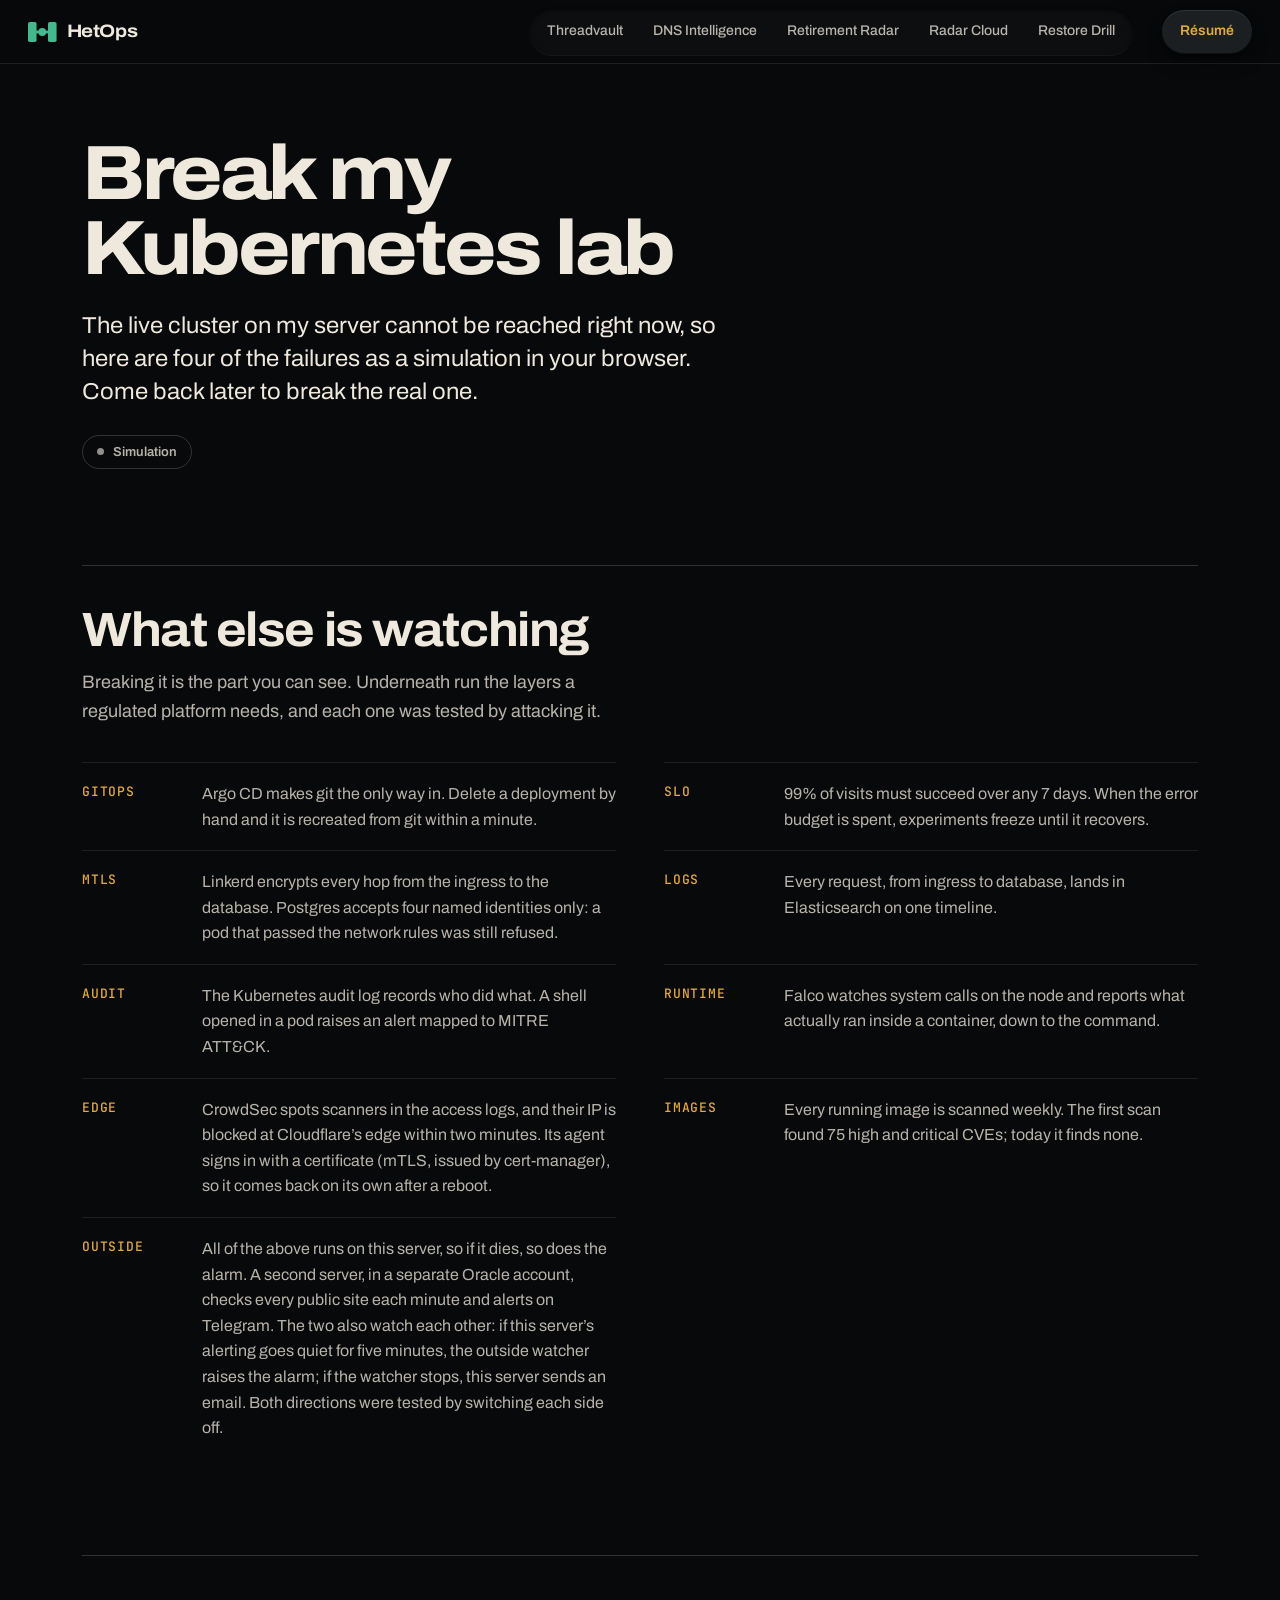
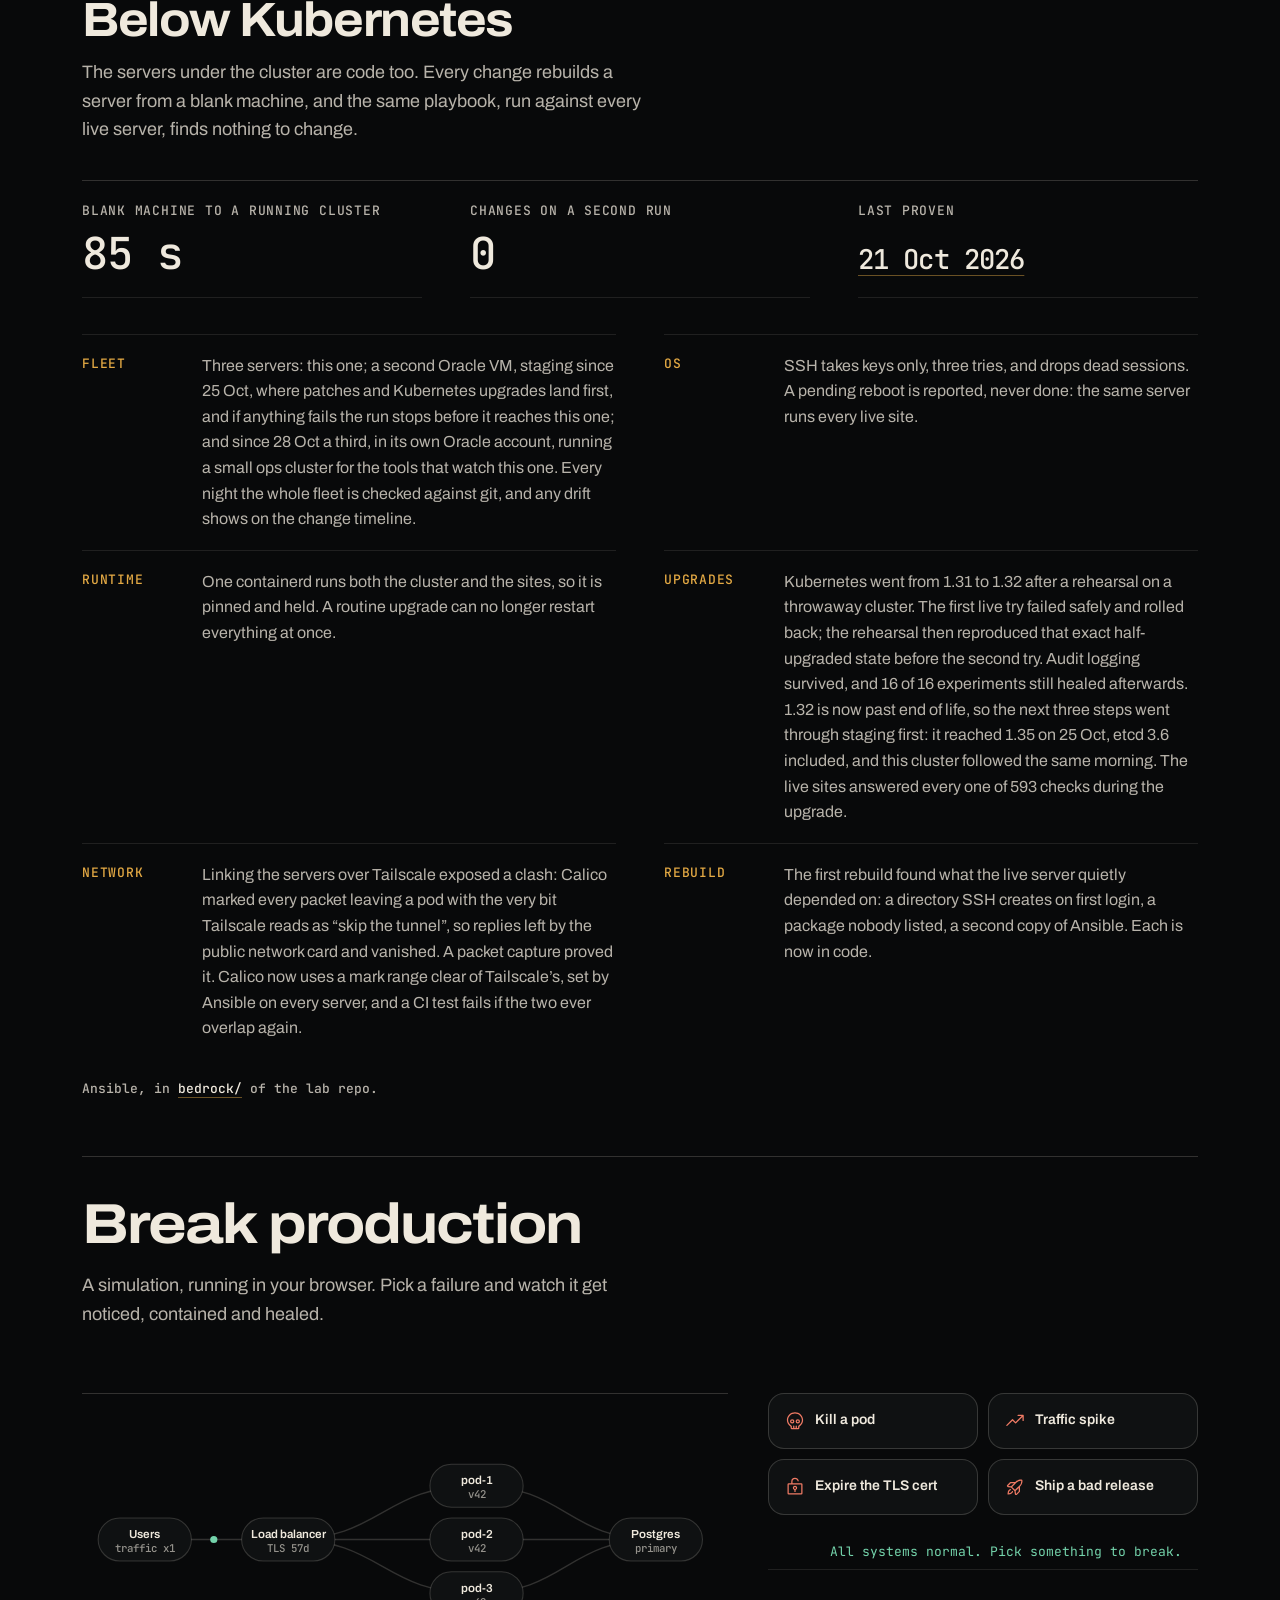
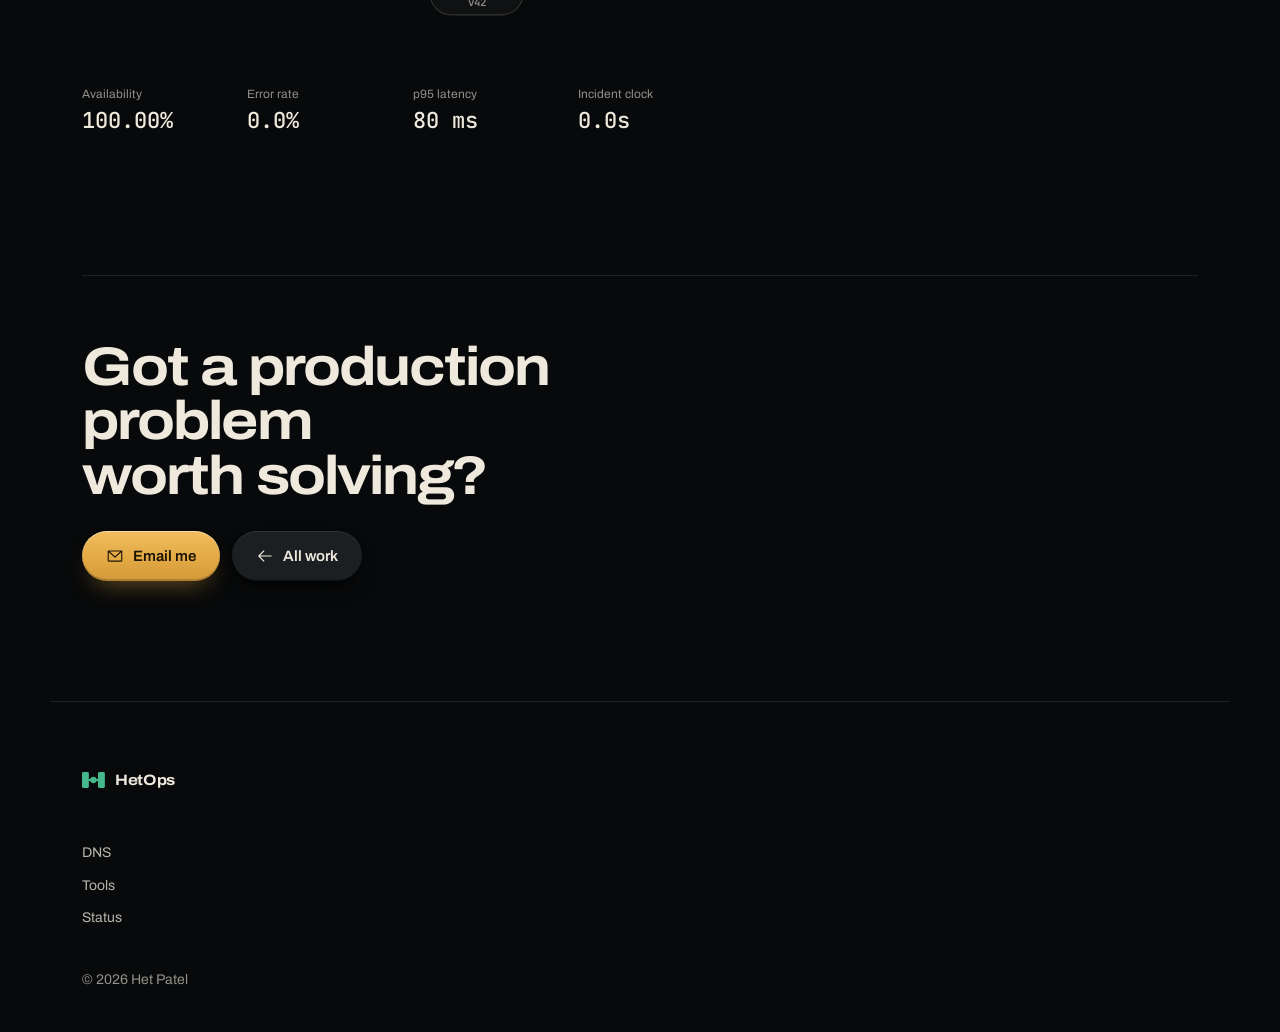
==== commit 5dd6e007: "docs(lab): the ops cluster and the outside watcher New Outside item; Fleet is three servers; new Net" ====
--- a/lab/index.html
+++ b/lab/index.html
@@ -139,23 +139,25 @@
         <li><span class="lab-watch-k">Runtime</span><p>Falco watches system calls on the node and reports what actually ran inside a container, down to the command.</p></li>
         <li><span class="lab-watch-k">Edge</span><p>CrowdSec spots scanners in the access logs, and their IP is blocked at Cloudflare&rsquo;s edge within two minutes. Its agent signs in with a certificate (mTLS, issued by cert-manager), so it comes back on its own after a reboot.</p></li>
         <li><span class="lab-watch-k">Images</span><p>Every running image is scanned weekly. The first scan found 75 high and critical CVEs; today it finds none.</p></li>
+        <li><span class="lab-watch-k">Outside</span><p>All of the above runs on this server, so if it dies, so does the alarm. A second server, in a separate Oracle account, checks every public site each minute and alerts on Telegram. The two also watch each other: if this server&rsquo;s alerting goes quiet for five minutes, the outside watcher raises the alarm; if the watcher stops, this server sends an email. Both directions were tested by switching each side off.</p></li>
       </ul>
     </section>
 
     <!-- Below Kubernetes: Bedrock, the servers themselves as Ansible. Figures come from the rebuild job on GitHub. -->
     <section class="lab-watch lab-bedrock" aria-labelledby="lab-bedrock-h">
       <h2 id="lab-bedrock-h">Below Kubernetes</h2>
-      <p class="lab-watch-sub">The servers under the cluster are code too. Every change rebuilds a server from a blank machine, and the same playbook, run against both live servers, finds nothing to change.</p>
+      <p class="lab-watch-sub">The servers under the cluster are code too. Every change rebuilds a server from a blank machine, and the same playbook, run against every live server, finds nothing to change.</p>
       <dl id="lab-bedrock-proof" class="lab-bedrock-proof">
         <div><dt>Blank machine to a running cluster</dt><dd id="lab-bedrock-secs">85 s</dd></div>
         <div><dt>Changes on a second run</dt><dd id="lab-bedrock-again">0</dd></div>
         <div><dt>Last proven</dt><dd><a id="lab-bedrock-run" href="https://github.com/Het101/hetops-k8s-lab/actions/workflows/bedrock.yml" target="_blank" rel="noopener">21 Oct 2026</a></dd></div>
       </dl>
       <ul class="lab-watch-list">
-        <li><span class="lab-watch-k">Fleet</span><p>Two servers: this one, and a second Oracle VM that joined on 25 Oct as staging. Patches and Kubernetes upgrades land there first; if anything fails, the run stops before it reaches this one. Every night the whole fleet is checked against git, and any drift shows on the change timeline.</p></li>
+        <li><span class="lab-watch-k">Fleet</span><p>Three servers: this one; a second Oracle VM, staging since 25 Oct, where patches and Kubernetes upgrades land first, and if anything fails the run stops before it reaches this one; and since 28 Oct a third, in its own Oracle account, running a small ops cluster for the tools that watch this one. Every night the whole fleet is checked against git, and any drift shows on the change timeline.</p></li>
         <li><span class="lab-watch-k">OS</span><p>SSH takes keys only, three tries, and drops dead sessions. A pending reboot is reported, never done: the same server runs every live site.</p></li>
         <li><span class="lab-watch-k">Runtime</span><p>One containerd runs both the cluster and the sites, so it is pinned and held. A routine upgrade can no longer restart everything at once.</p></li>
         <li><span class="lab-watch-k">Upgrades</span><p>Kubernetes went from 1.31 to 1.32 after a rehearsal on a throwaway cluster. The first live try failed safely and rolled back; the rehearsal then reproduced that exact half-upgraded state before the second try. Audit logging survived, and 16 of 16 experiments still healed afterwards. 1.32 is now past end of life, so the next three steps went through staging first: it reached 1.35 on 25 Oct, etcd 3.6 included, and this cluster followed the same morning. The live sites answered every one of 593 checks during the upgrade.</p></li>
+        <li><span class="lab-watch-k">Network</span><p>Linking the servers over Tailscale exposed a clash: Calico marked every packet leaving a pod with the very bit Tailscale reads as &ldquo;skip the tunnel&rdquo;, so replies left by the public network card and vanished. A packet capture proved it. Calico now uses a mark range clear of Tailscale&rsquo;s, set by Ansible on every server, and a CI test fails if the two ever overlap again.</p></li>
         <li><span class="lab-watch-k">Rebuild</span><p>The first rebuild found what the live server quietly depended on: a directory SSH creates on first login, a package nobody listed, a second copy of Ansible. Each is now in code.</p></li>
       </ul>
       <p class="lab-bedrock-src">Ansible, in <a href="https://github.com/Het101/hetops-k8s-lab/tree/main/bedrock" target="_blank" rel="noopener">bedrock/</a> of the lab repo.</p>
